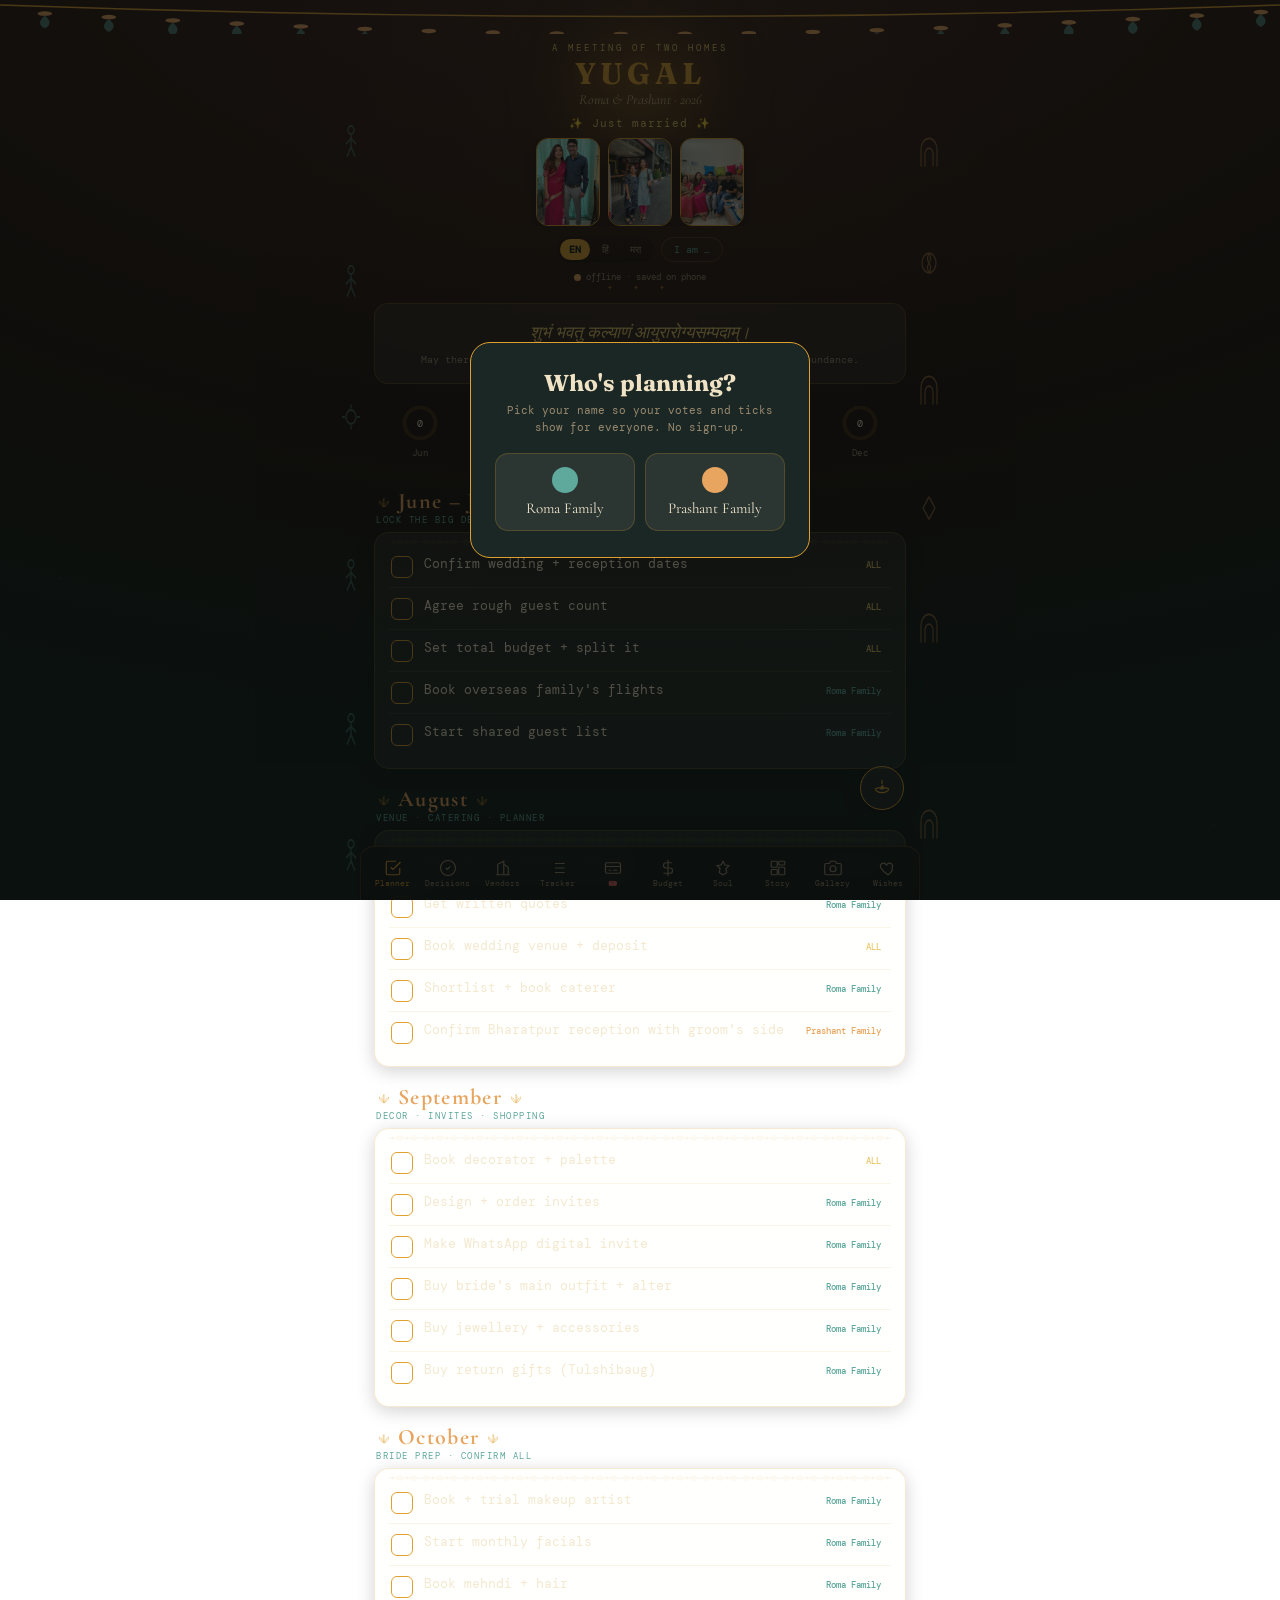
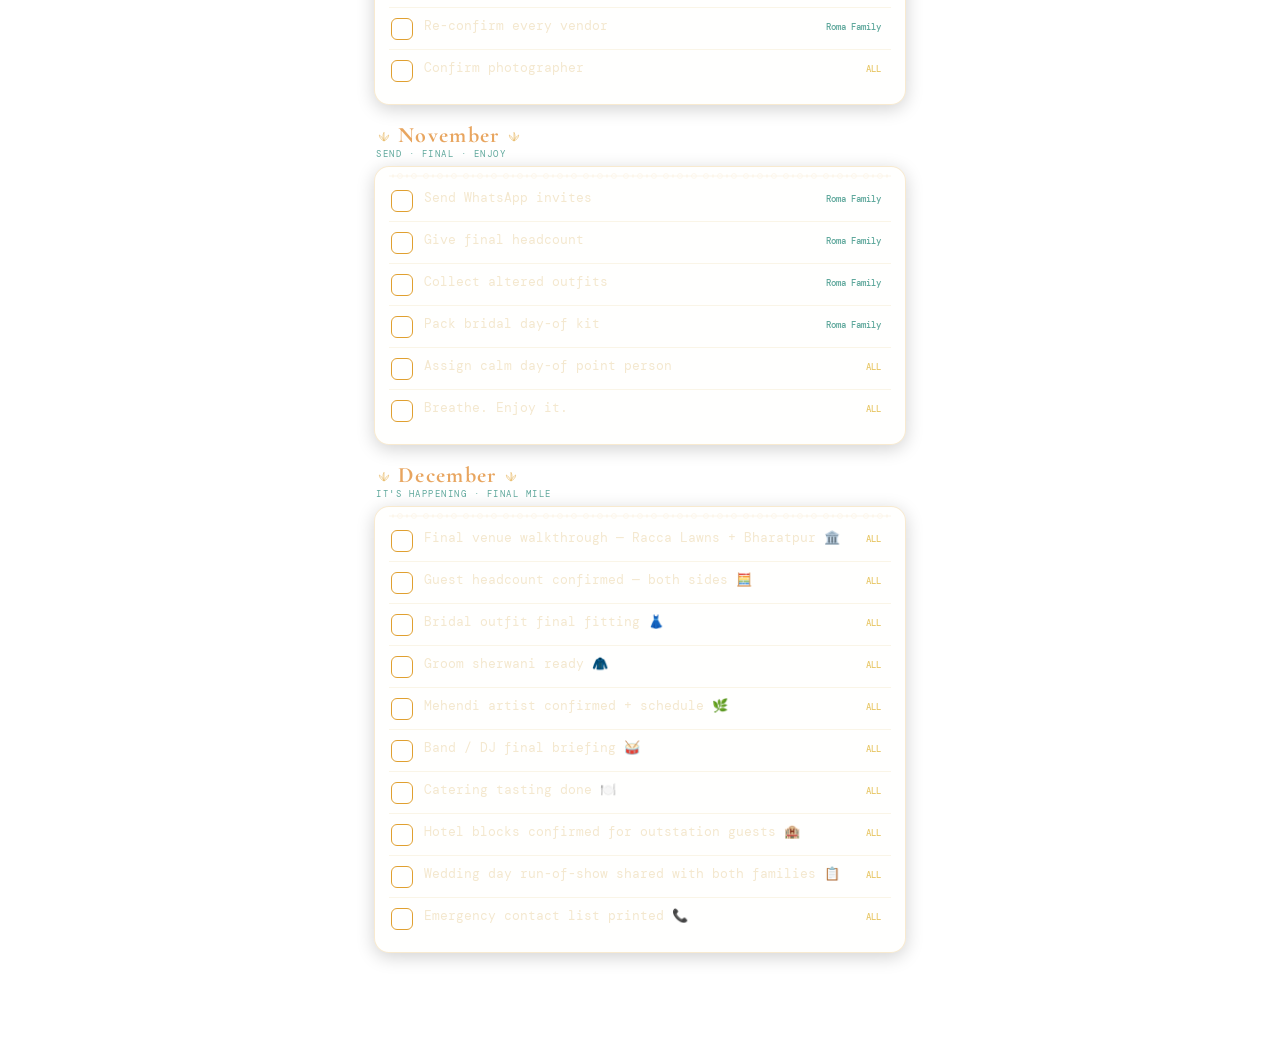
==== index.html @ 9cd06316 "Add files via upload" ====
<!-- FILE: index.html -->
<!DOCTYPE html>
<html lang="en">
<head>
<meta charset="utf-8">
<meta name="viewport" content="width=device-width, initial-scale=1, maximum-scale=1, user-scalable=no, viewport-fit=cover">
<title>YUGAL · Roma &amp; Prashant · 2026</title>
<meta name="description" content="YUGAL — a trilingual wedding planner for Roma &amp; Prashant. Nashik &amp; Bharatpur, November 2026.">

<!-- ===== Open Graph / social meta ===== -->
<meta property="og:type" content="website">
<meta property="og:site_name" content="YUGAL">
<meta property="og:title" content="YUGAL · Roma &amp; Prashant · 2026">
<meta property="og:description" content="A trilingual wedding planner — checklist, RSVP, budget, vendors, family voting, wishes &amp; more. Nashik &amp; Bharatpur, November 2026.">
<meta property="og:image" content="./icons/icon-512.png">
<meta name="twitter:card" content="summary">
<meta name="twitter:title" content="YUGAL · Roma &amp; Prashant · 2026">
<meta name="twitter:description" content="A trilingual wedding planner for Roma &amp; Prashant — November 2026.">
<meta name="twitter:image" content="./icons/icon-512.png">

<!-- ===== PWA / installable meta ===== -->
<link rel="manifest" href="./manifest.json">
<meta name="theme-color" content="#1a0f0a">
<meta name="mobile-web-app-capable" content="yes">
<meta name="apple-mobile-web-app-capable" content="yes">
<meta name="apple-mobile-web-app-status-bar-style" content="black-translucent">
<meta name="apple-mobile-web-app-title" content="YUGAL">
<link rel="apple-touch-icon" href="./icons/icon-192.png">
<link rel="icon" type="image/png" sizes="192x192" href="./icons/icon-192.png">

<!-- ===== fonts (Google Fonts CDN — display+editorial+mono+devanagari) ===== -->
<link rel="preconnect" href="https://fonts.googleapis.com">
<link rel="preconnect" href="https://fonts.gstatic.com" crossorigin>
<link href="https://fonts.googleapis.com/css2?family=Cormorant+Garamond:ital,wght@0,500;0,600;0,700;1,600&family=DM+Mono:wght@400;500&family=Fraunces:opsz,wght@9..144,500;9..144,600;9..144,700&family=Noto+Serif+Devanagari:wght@400;600;700&family=Noto+Sans+Devanagari:wght@400;500;600&display=swap" rel="stylesheet">

<!-- ===== styles ===== -->
<link rel="stylesheet" href="./css/styles.css">

<!-- ===== Supabase JS v2 (CDN). If this fails to load the app still
        works fully offline via localStorage. ===== -->
<script src="https://cdn.jsdelivr.net/npm/@supabase/supabase-js@2"></script>
</head>
<body class="lang-en">

<!-- ===== entrance overlay (mandala + YUGAL wordmark, fades after 2.2s) ===== -->
<div id="entranceOverlay">
  <div id="entranceMandala"></div>
  <div id="entranceWord">YUGAL</div>
  <div id="entranceSub">Roma · Prashant · 2026</div>
</div>

<div class="petal-layer" id="petalLayer"></div>
<div class="frameL" id="frameL"></div>
<div class="frameR" id="frameR"></div>
<header>
  <div class="toran" id="toran"></div>
  <div class="diya-glow"></div>
  <div class="kicker" data-t="kicker">A MEETING OF TWO HOMES</div>
  <h1 class="disp">YUGAL</h1>
  <div class="sub">Roma &amp; Prashant · 2026</div>
  <div class="countdown" id="countdown"></div>
  <div class="header-reel" id="headerReel"></div>
  <div class="controls">
    <div class="lang-switch">
      <button data-l="en" class="on" onclick="setLang('en')">EN</button>
      <button data-l="hi" onclick="setLang('hi')">हिं</button>
      <button data-l="mr" onclick="setLang('mr')">मरा</button>
    </div>
    <button class="whoBtn" id="whoBtn" onclick="openWho()" data-t="iam">I am …</button>
  </div>
  <div class="sync"><span class="dot" id="syncDot"></span><span id="syncTxt">…</span></div>
</header>
<main>
  <div id="cfgBanner" class="banner" style="display:none;"></div>
  <section class="panel active" id="planner">
    <!-- today's blessing card (populated by audio.js / blessing script) -->
    <div class="blessing-card" id="blessingCard">
      <div class="blessing-text serif" id="blessingText"></div>
      <div class="blessing-translation" id="blessingTranslation"></div>
    </div>
    <div id="progressStrip"></div><div id="plannerBody"></div>
  </section>
  <section class="panel" id="decisions"></section>
  <section class="panel" id="vendors"></section>
  <section class="panel" id="tracker">
    <div class="addrow"><input id="newTodo" maxlength="120"><button onclick="addTodo()">+</button></div>
    <div id="todoList"></div>
  </section>
  <section class="panel" id="rsvp">
    <div class="rsvp-summary" id="rsvpSummary"></div>
    <div class="rsvp-add">
      <input id="rsvpName" placeholder="Guest name…" />
      <button onclick="addGuest()">＋</button>
    </div>
    <div id="rsvpList"></div>
  </section>
  <section class="panel" id="budget">
    <div class="addrow"><input id="bCat" maxlength="40" style="flex:2;"><input id="bAmt" maxlength="12" inputmode="numeric" style="flex:1.3;"><button onclick="addBudget()">+</button></div>
    <div class="card"><div id="budgetList"></div><div class="budget-total"><span data-t="totalPlanned">Total planned</span><span id="bTotal">₹0</span></div></div>
  </section>
  <section class="panel" id="soul"></section>
  <section class="panel" id="story"></section>
  <!-- gallery panel — built/managed entirely by js/gallery.js -->
  <section class="panel" id="panel-gallery"></section>
  <section class="panel" id="wishes">
    <div class="addrow"><input id="newWish" maxlength="160"><button onclick="addWish()">+</button></div>
    <div id="wishList"></div>
  </section>
</main>
<nav id="navBar">
  <button data-tab="planner" class="active" onclick="show('planner',this)"><svg viewBox="0 0 24 24" fill="none" stroke-width="1.6"><path d="M9 11l3 3L22 4"/><path d="M21 12v7a2 2 0 0 1-2 2H5a2 2 0 0 1-2-2V5a2 2 0 0 1 2-2h11"/></svg><span data-t="t_planner">Planner</span></button>
  <button data-tab="decisions" onclick="show('decisions',this)"><svg viewBox="0 0 24 24" fill="none" stroke-width="1.6"><circle cx="12" cy="12" r="10"/><path d="M9 12l2 2 4-4"/></svg><span data-t="t_decisions">Decisions</span></button>
  <button data-tab="vendors" onclick="show('vendors',this)"><svg viewBox="0 0 24 24" fill="none" stroke-width="1.6"><path d="M3 21h18M5 21V7l8-4v18M19 21V11l-6-4"/></svg><span data-t="t_vendors">Vendors</span></button>
  <button data-tab="tracker" onclick="show('tracker',this)"><svg viewBox="0 0 24 24" fill="none" stroke-width="1.6"><path d="M8 6h13M8 12h13M8 18h13M3 6h.01M3 12h.01M3 18h.01"/></svg><span data-t="t_tracker">Tracker</span></button>
  <button data-tab="rsvp" onclick="show('rsvp',this)"><svg viewBox="0 0 24 24" fill="none" stroke-width="1.6" stroke-linecap="round" stroke-linejoin="round"><rect x="2" y="5" width="20" height="14" rx="2"/><path d="M2 10h20M7 15h2M13 15h4"/></svg><span>🎟️</span></button>
  <button data-tab="budget" onclick="show('budget',this)"><svg viewBox="0 0 24 24" fill="none" stroke-width="1.6"><path d="M12 1v22M17 5H9.5a3.5 3.5 0 0 0 0 7h5a3.5 3.5 0 0 1 0 7H6"/></svg><span data-t="t_budget">Budget</span></button>
  <button data-tab="soul" onclick="show('soul',this)"><svg viewBox="0 0 24 24" fill="none" stroke-width="1.6"><path d="M12 3l2.5 5 5.5.8-4 3.9.9 5.5L12 21l-4.9-2.8.9-5.5-4-3.9 5.5-.8z"/></svg><span data-t="t_soul">Soul</span></button>
  <button data-tab="story" onclick="show('story',this)"><svg viewBox="0 0 24 24" fill="none" stroke-width="1.6"><rect x="3" y="3" width="8" height="8" rx="1"/><rect x="13" y="3" width="8" height="5" rx="1"/><rect x="13" y="11" width="8" height="10" rx="1"/><rect x="3" y="14" width="8" height="7" rx="1"/></svg><span>Story</span></button>
  <!-- Gallery nav button is injected here by js/gallery.js, before Wishes -->
  <button data-tab="wishes" onclick="show('wishes',this)"><svg viewBox="0 0 24 24" fill="none" stroke-width="1.6"><path d="M12 21s-7-4.5-9.5-9C1 9 2.5 5.5 6 5.5c2 0 3.2 1.2 4 2.5.8-1.3 2-2.5 4-2.5 3.5 0 5 3.5 3.5 6.5C19 16.5 12 21 12 21z"/></svg><span data-t="t_wishes">Wishes</span></button>
</nav>
<div class="modal" id="whoModal"><div class="mbox">
  <h3 class="disp" data-t="whoTitle">Who's planning?</h3>
  <p data-t="whoSub">Pick your name so your votes and ticks show for everyone. No sign-up.</p>
  <div class="who" id="whoGrid"></div>
</div></div>
<div class="lightbox hide" id="lightbox"><button class="lb-close" onclick="closeLB()">&#x2715;</button><img class="lb-img" id="lbImg" src="" alt=""><div class="lb-cap" id="lbCap"></div><div class="lb-nav"><button onclick="navLB(-1)">&#x2039;</button><button onclick="navLB(1)">&#x203a;</button></div></div>

<!-- ===== scripts — load order matters (no build step / no modules) =====
     1. lang.js       trilingual string maps + SYNC_TXT
     2. data.js       gallery PHOTOS (base64) data
     3. supabase.js   isolated cloud layer (+ graceful offline fallback)
     4. animations.js decorative builders + entrance + petals + effects
     5. audio.js      ambient music toggle, chime/whoosh SFX, daily blessing
     6. gallery.js    Gallery tab (illustrated scenes + photo upload)
     7. app.js        core logic + bootstrap (runs on DOMContentLoaded)
-->
<script src="./js/lang.js"></script>
<script src="./js/data.js"></script>
<script src="./js/supabase.js"></script>
<script src="./js/animations.js"></script>
<script src="./js/audio.js"></script>
<script src="./js/gallery.js"></script>
<script src="./js/app.js"></script>
</body>
</html>
---- css/styles.css ----
/* =============================================================
   styles.css — Roma & Prashant wedding planner
   Mobile-first. A desktop refinement block + the Soul/Story tab
   styles (previously missing, the section rendered unstyled) are
   appended at the very bottom under clearly marked headers.
   ============================================================= */

:root{
  --gold:#e0a030; --gold-soft:rgba(224,160,48,.22); --gold-bright:#e8c869;
  --ink:#f4e8cf; --rust:#e8a55f; --teal:#5fa89c; --muted:#9a8a70;
  --line:rgba(224,160,48,.22); --card:rgba(255,250,235,.07);
  --deep:#1a0f0a;
  --p-roma:#5fa89c; --p-pfam:#e8a55f; --p-all:#e8c869;
  --bg1:#0d1a18; /* dark base used for text on gold/teal chips (was undefined) */
}
*{box-sizing:border-box;-webkit-tap-highlight-color:transparent;}
html,body{margin:0;padding:0;}
body{ font-family:'DM Mono',monospace; color:var(--ink);
  background:
    radial-gradient(120% 90% at 50% -10%, #3a1f1a 0%, #2a160f 38%, #1a0f0a 66%, #0d1a16 100%);
  background-attachment:fixed; min-height:100vh; padding-bottom:80px; position:relative; overflow-x:hidden;}
@media (prefers-reduced-motion: reduce){ *{animation:none !important;} }

/* ambient marigold petals */
.petal-layer{ position:fixed; inset:0; pointer-events:none; z-index:0; overflow:hidden;}
.petal{ position:absolute; top:-16px; opacity:0; animation:fall linear infinite; --sway:0px;}
@keyframes fall{ 0%{transform:translateY(-16px) translateX(0) rotate(0);opacity:0;} 10%{opacity:.7;} 50%{transform:translateY(50vh) translateX(var(--sway)) rotate(170deg);} 90%{opacity:.55;} 100%{transform:translateY(102vh) translateX(calc(var(--sway) * -1)) rotate(340deg);opacity:0;} }

/* side culture frames */
.frameL,.frameR{ position:fixed; top:60px; bottom:0; width:22px; z-index:0; opacity:.5; pointer-events:none;}
.frameL{ left:0;} .frameR{ right:0;}
.frameL svg,.frameR svg{ width:100%; height:100%;}
.draw path,.draw line,.draw circle{ stroke-dasharray:240; stroke-dashoffset:240; animation:draw 2.4s ease forwards;}
@keyframes draw{ to{stroke-dashoffset:0;} }
main, header, nav{ position:relative; z-index:2;}
body.lang-hi, body.lang-mr{ font-family:'Noto Sans Devanagari',sans-serif;}
.serif{ font-family:'Cormorant Garamond',serif;} .disp{ font-family:'Fraunces',serif;}
body.lang-hi .serif,body.lang-mr .serif,body.lang-hi .disp,body.lang-mr .disp{ font-family:'Noto Serif Devanagari',serif;}
header{ text-align:center; padding:42px 16px 14px; position:relative;}
.toran{ position:absolute; top:0; left:0; right:0; height:34px; z-index:1; transform-origin:top center; animation:sway 4.5s ease-in-out infinite;}
@keyframes sway{ 0%,100%{transform:rotate(-.6deg);} 50%{transform:rotate(.6deg);} }
.toran svg{ width:100%; height:100%; display:block;}
.diya-glow{ position:absolute; top:30px; left:50%; transform:translateX(-50%); width:230px; height:120px; border-radius:50%;
  background:radial-gradient(circle,rgba(224,160,48,.4),transparent 70%); filter:blur(30px); z-index:0; animation:pulse 3.6s ease-in-out infinite;}
@keyframes pulse{ 0%,100%{opacity:.5;transform:translateX(-50%) scale(1);} 50%{opacity:.85;transform:translateX(-50%) scale(1.08);} }
header > *:not(.toran):not(.diya-glow){ position:relative; z-index:2;}
header::after{ content:"✦  ✦  ✦"; position:absolute; bottom:5px; left:0; right:0; font-size:7px; color:var(--gold); letter-spacing:8px; opacity:.5; z-index:2;}
.kicker{ font-size:9px; letter-spacing:3px; color:var(--gold-bright);}
h1{ font-family:'Fraunces',serif; font-weight:700; font-size:30px; margin:3px 0 1px; line-height:1.1; color:#f4e8cf; text-shadow:0 2px 12px rgba(224,160,48,.2);}
body.lang-hi h1,body.lang-mr h1{ font-family:'Noto Serif Devanagari',serif;}
h1 .amp{ color:var(--gold); font-style:italic;}
.sub{ font-family:'Cormorant Garamond',serif; font-style:italic; font-size:14px; color:#cBae7a;}
body.lang-hi .sub,body.lang-mr .sub{ font-family:'Noto Serif Devanagari',serif; font-style:normal;}
.countdown{ margin-top:8px; font-size:11px; color:var(--gold-bright); letter-spacing:1px;}
.countdown .cd-num{ font-family:'Fraunces',serif; font-size:19px; font-weight:700; color:var(--gold); vertical-align:-2px;}
.pstrip{ display:flex; justify-content:space-between; gap:4px; padding:6px 4px 12px; margin-bottom:4px; overflow-x:auto;}
.pring{ display:flex; flex-direction:column; align-items:center; gap:3px; flex:1; min-width:46px;}
.pring span{ font-size:9px; color:var(--muted); letter-spacing:.5px;}
.burst{ position:fixed; z-index:60; pointer-events:none; animation:burstUp 2.4s ease-out forwards;}
@keyframes burstUp{ 0%{transform:translateY(0) scale(.4);opacity:0;} 12%{opacity:1;transform:translateY(-40px) scale(1);} 100%{transform:translateY(60vh) rotate(360deg);opacity:0;} }
.celebrate-toast{ position:fixed; top:34%; left:50%; transform:translateX(-50%); z-index:70;
  background:linear-gradient(135deg,#5a2e1e,#1e3329); border:1px solid var(--gold); color:var(--gold-bright);
  font-family:'Cormorant Garamond',serif; font-size:19px; font-weight:700; padding:12px 22px; border-radius:14px;
  box-shadow:0 8px 30px rgba(0,0,0,.4); animation:toastPop 2.6s ease forwards; white-space:nowrap;}
body.lang-hi .celebrate-toast,body.lang-mr .celebrate-toast{ font-family:'Noto Serif Devanagari',serif;}
@keyframes toastPop{ 0%{opacity:0;transform:translateX(-50%) scale(.7);} 12%,80%{opacity:1;transform:translateX(-50%) scale(1);} 100%{opacity:0;transform:translateX(-50%) scale(.95);} }
.controls{ display:flex; gap:8px; justify-content:center; align-items:center; margin-top:10px; flex-wrap:wrap;}
.lang-switch{ display:inline-flex; gap:3px; background:rgba(0,0,0,.2); border-radius:14px; padding:3px;}
.lang-switch button{ background:none; border:none; color:var(--muted); font-family:inherit; font-size:10px; padding:4px 9px; border-radius:11px;}
.lang-switch button.on{ background:var(--gold); color:var(--bg1); font-weight:600;}
.whoBtn{ background:none; border:1px solid var(--line); color:var(--teal); border-radius:16px; padding:5px 12px; font-family:inherit; font-size:10px;}
.sync{ display:flex; align-items:center; justify-content:center; gap:5px; font-size:9px; color:var(--muted); margin-top:8px;}
.dot{ width:7px;height:7px;border-radius:50%; background:var(--gold);}
.dot.on{ background:var(--teal); box-shadow:0 0 0 3px rgba(95,168,156,.2);}
.dot.off{ background:var(--rust);}
main{ padding:6px 14px 20px; max-width:560px; margin:0 auto;}
.panel{ display:none;} .panel.active{ display:block;}
/* revealPanel() (animations.js) drives tab-switch motion now. */
.panel.panel-reveal{ animation:panelReveal .35s cubic-bezier(.2,.8,.3,1);}
@keyframes panelReveal{ 0%{opacity:0;transform:translateX(20px);} 100%{opacity:1;transform:none;} }
.month{ margin:17px 0 6px; padding-left:2px;}
.month h2{ font-family:'Cormorant Garamond',serif; color:var(--rust); font-size:22px; margin:0; font-weight:700;}
body.lang-hi .month h2,body.lang-mr .month h2{ font-family:'Noto Serif Devanagari',serif;}
.month .tag{ font-size:9px; color:var(--teal); letter-spacing:1.5px;}
.card{ background:var(--card); border:1px solid var(--line); border-radius:15px; padding:13px 14px; margin-bottom:11px; box-shadow:0 4px 18px rgba(0,0,0,.18);}
.item{ display:flex; align-items:flex-start; gap:11px; padding:9px 2px; border-bottom:1px solid rgba(212,168,67,.12);}
.item:last-child{ border-bottom:none;}
.item .box{ width:22px;height:22px;min-width:22px; border:1.8px solid var(--gold); border-radius:6px; margin-top:1px; display:flex;align-items:center;justify-content:center; transition:.15s;}
.item.done .box{ background:var(--teal); border-color:var(--teal);}
.item.done .box::after{ content:"✓"; color:#0d1a18; font-size:13px; font-weight:700;}
.item .txt{ flex:1; font-size:13px; line-height:1.4;}
.item.done .txt{ color:var(--muted); text-decoration:line-through;}
.owner{ font-size:9px; padding:2px 8px; border-radius:11px; white-space:nowrap; margin-top:2px; font-weight:500;}
.decision{ margin-bottom:20px;}
.decision .q{ font-family:'Cormorant Garamond',serif; font-size:19px; font-weight:600; margin-bottom:10px; color:#f0e2c4;}
body.lang-hi .decision .q,body.lang-mr .decision .q{ font-family:'Noto Serif Devanagari',serif;}
.opt{ border:1px solid var(--line); border-radius:13px; padding:11px 13px; margin-bottom:9px; background:var(--card);}
.opt .top{ display:flex; justify-content:space-between; align-items:center; gap:10px;}
.opt .label{ font-size:13px;}
.votebtn{ border:1px solid var(--teal); color:var(--teal); background:none; border-radius:18px; padding:6px 14px; font-family:inherit; font-size:10px; white-space:nowrap;}
.opt.voted .votebtn{ background:var(--teal); color:var(--bg1); font-weight:600;}
.bar{ height:7px; background:rgba(212,168,67,.15); border-radius:4px; margin-top:9px; overflow:hidden;}
.bar>i{ display:block; height:100%; background:linear-gradient(90deg,var(--teal),var(--gold)); width:0; transition:width .4s;}
.tally{ font-size:9px; color:var(--muted); margin-top:6px; display:flex; justify-content:space-between; gap:8px;}
.voters{ display:flex; gap:4px; flex-wrap:wrap; justify-content:flex-end;}
.vdot{ width:15px;height:15px;border-radius:50%; font-size:8px; display:inline-flex; align-items:center; justify-content:center; color:#0d1a18; font-weight:700;}
.vendor{ display:flex; align-items:center; gap:11px; padding:11px 2px; border-bottom:1px solid rgba(212,168,67,.12);}
.vendor:last-child{ border-bottom:none;}
.vavatar{ width:38px;height:38px;border-radius:50%; display:flex;align-items:center;justify-content:center; font-family:'Cormorant Garamond',serif; font-size:17px; font-weight:700; color:#0d1a18;}
.vinfo{ flex:1;} .vinfo .vn{ font-size:13px;} .vinfo .vr{ font-size:10px; color:var(--muted);}
.vstatus{ font-size:9px; padding:5px 10px; border-radius:12px; border:none; font-family:inherit;}
.s-wait{ background:rgba(212,168,67,.16); color:var(--gold);}
.s-replied{ background:rgba(95,168,156,.18); color:var(--teal);}
.s-booked{ background:var(--teal); color:var(--bg1); font-weight:600;}
.vnotes-wrap{ overflow:hidden; max-height:0; transition:max-height .3s ease; width:100%; padding:0 2px; box-sizing:border-box;}
.vnotes-wrap.open{ max-height:120px;}
.vnotes-area{ width:100%; box-sizing:border-box; background:rgba(0,0,0,.2); border:1px solid var(--line); border-radius:8px; padding:8px 10px; font-family:inherit; font-size:11px; color:var(--ink); resize:none; height:72px; margin-top:7px;}
.vnotes-area::placeholder{ color:var(--muted);}
.vnotes-count{ font-size:9px; color:var(--muted); text-align:right; margin-top:2px;}
.vnote-preview{ font-size:10px; color:var(--muted); font-style:italic; margin-top:2px;}
.vnote-btn{ background:none; border:none; cursor:pointer; font-size:13px; padding:0 2px; line-height:1; opacity:.6;}
.vnote-btn:hover{ opacity:1;}
.addrow{ display:flex; gap:8px; margin-bottom:12px;}
.addrow input{ flex:1; border:1px solid var(--line); border-radius:11px; padding:11px; font-family:inherit; font-size:13px; background:rgba(0,0,0,.2); color:var(--ink);}
.addrow input::placeholder{ color:var(--muted);}
.addrow input:focus{ outline:none; border-color:var(--teal);}
.addrow button{ background:var(--teal); color:var(--bg1); border:none; border-radius:11px; padding:0 16px; font-size:18px; font-weight:700;}
.brow{ display:flex; align-items:center; gap:10px; padding:10px 2px; border-bottom:1px solid rgba(212,168,67,.12);}
.brow .bcat{ flex:1; font-size:13px;} .brow .bamt{ font-size:12px; color:var(--gold);}
.budget-total{ display:flex; justify-content:space-between; font-family:'Cormorant Garamond',serif; font-size:20px; font-weight:700; padding:13px 4px 2px; color:var(--rust);}
body.lang-hi .budget-total,body.lang-mr .budget-total{ font-family:'Noto Serif Devanagari',serif;}
.empty{ text-align:center; color:var(--muted); font-style:italic; font-family:'Cormorant Garamond',serif; padding:24px; font-size:15px;}
.banner{ background:rgba(217,140,95,.1); border:1px solid rgba(217,140,95,.4); color:#e8b89a; border-radius:12px; padding:11px 13px; font-size:11px; line-height:1.5; margin:10px 0;}
nav{ position:fixed; bottom:0; left:0; right:0; background:rgba(13,18,16,.82); backdrop-filter:blur(12px); border-top:1px solid var(--line); display:flex; justify-content:space-around; padding:8px 4px calc(8px + env(safe-area-inset-bottom)); z-index:50;}
nav button{ background:none;border:none; display:flex; flex-direction:column; align-items:center; gap:2px; color:var(--muted); font-family:inherit; font-size:7.5px; padding:4px 2px; flex:1;}
nav button.active{ color:var(--gold);}
nav button svg{ width:18px;height:18px; stroke:currentColor;}
/* venn / family split */
.venn{ display:flex; align-items:center; justify-content:center; gap:0; margin:6px 0 10px;}
.venn .vc,.venn .vshared{ text-align:center; border-radius:50%; width:96px; height:96px; display:flex; flex-direction:column; align-items:center; justify-content:center;}
.venn .vc{ background:color-mix(in srgb, var(--c) 20%, transparent); border:1.5px solid var(--c);}
.venn .vc:first-child{ margin-right:-22px;} .venn .vc:last-child{ margin-left:-22px;}
.venn .vshared{ background:rgba(224,160,48,.16); border:1.5px solid var(--gold); width:80px; height:80px; z-index:2;}
.venn .vcount{ font-family:'Fraunces',serif; font-size:22px; font-weight:700; color:var(--ink);}
.venn .vlab{ font-size:8px; color:var(--muted); padding:0 4px; line-height:1.2;}
.tree-hint{ text-align:center; font-size:9px; color:var(--muted); letter-spacing:1px; margin-bottom:8px;}
/* wishes */
.wish{ background:var(--card); border-radius:12px; padding:11px 13px; margin-bottom:9px;}
.wtext{ font-family:'Cormorant Garamond',serif; font-size:15px; font-style:italic; color:var(--ink); line-height:1.4;}
body.lang-hi .wtext,body.lang-mr .wtext{ font-family:'Noto Serif Devanagari',serif; font-style:normal;}
.wby{ font-size:10px; margin-top:5px; text-align:right;}
.wreact-row{display:flex;gap:6px;justify-content:flex-end;margin-top:8px;}
.wreact-pill{display:inline-flex;align-items:center;gap:4px;height:28px;padding:0 10px;border-radius:14px;border:1px solid rgba(212,168,67,.25);background:none;font-family:inherit;font-size:12px;color:var(--muted);cursor:pointer;line-height:1;}
.wreact-pill.active{background:rgba(224,160,48,.22);border-color:var(--gold);color:var(--gold-bright);}
.wreact-pill .rcount{font-size:10px;}
/* ===== RSVP ===== */
.rsvp-summary{display:flex;gap:6px;flex-wrap:wrap;padding:11px 12px;background:var(--card);border:1px solid var(--line);border-radius:14px;margin-bottom:14px;}
.rsvp-stat{flex:1;min-width:60px;text-align:center;font-size:10px;color:var(--muted);}
.rsvp-stat .rs-num{font-family:'Fraunces',serif;font-size:22px;font-weight:700;display:block;}
.rsvp-stat.st-confirmed .rs-num{color:var(--teal);}
.rsvp-stat.st-pending .rs-num{color:var(--gold);}
.rsvp-stat.st-declined .rs-num{color:var(--muted);}
.rsvp-stat.st-total .rs-num{color:var(--ink);}
.rsvp-add{display:flex;gap:8px;margin-bottom:12px;}
.rsvp-add input{flex:1;border:1px solid var(--line);border-radius:11px;padding:11px;font-family:inherit;font-size:14px;background:rgba(0,0,0,.2);color:var(--ink);}
.rsvp-add input::placeholder{color:var(--muted);}
.rsvp-add input:focus{outline:none;border-color:var(--teal);}
.rsvp-add button{background:var(--teal);color:#0d1a18;border:none;border-radius:11px;padding:0 18px;font-size:20px;font-weight:700;min-width:52px;}
.rsvp-card{background:var(--card);border:1px solid var(--line);border-radius:14px;margin-bottom:10px;overflow:hidden;}
.rsvp-card-head{display:flex;align-items:center;gap:10px;padding:12px 14px;cursor:pointer;}
.rsvp-card-head .rc-name{flex:1;font-family:'Cormorant Garamond',serif;font-size:18px;font-weight:700;color:var(--ink);}
body.lang-hi .rsvp-card-head .rc-name,body.lang-mr .rsvp-card-head .rc-name{font-family:'Noto Serif Devanagari',serif;}
.rc-status{font-size:10px;padding:5px 11px;border-radius:12px;border:none;cursor:pointer;font-family:inherit;}
.rc-status.st-pending{background:rgba(224,160,48,.18);color:var(--gold);}
.rc-status.st-confirmed{background:rgba(95,168,156,.2);color:var(--teal);}
.rc-status.st-declined{background:rgba(154,138,112,.18);color:var(--muted);}
.rsvp-card-body{padding:0 14px 13px;display:none;}
.rsvp-card.open .rsvp-card-body{display:block;}
.rc-pills{display:flex;gap:6px;flex-wrap:wrap;margin-bottom:10px;}
.rc-pill{border:1px solid var(--line);border-radius:18px;padding:6px 13px;font-size:11px;color:var(--muted);background:none;cursor:pointer;}
.rc-pill.on{border-color:var(--gold);color:var(--gold-bright);background:rgba(224,160,48,.12);}
.rc-fam{display:flex;gap:7px;align-items:center;flex-wrap:wrap;}
.rc-fam button{border-radius:18px;padding:5px 13px;font-size:10px;border:1.5px solid var(--line);background:none;color:var(--muted);cursor:pointer;}
.rc-fam button.on-roma{border-color:var(--p-roma);color:var(--p-roma);background:rgba(95,168,156,.12);}
.rc-fam button.on-prashant{border-color:var(--p-pfam);color:var(--p-pfam);background:rgba(232,165,95,.12);}
.rc-del{background:none;border:none;color:var(--muted);font-size:18px;cursor:pointer;padding:0 4px;opacity:.5;}
.rc-del:hover{opacity:1;}
/* soul */
.soul-intro{ text-align:center; padding:18px 6px;}
.soul-em{ font-size:26px; color:var(--gold); margin-bottom:4px;}
.soul-intro h2{ font-size:25px; color:var(--gold-bright); margin:0 0 12px;}
.soul-intro p{ font-size:12px; line-height:1.6; color:var(--ink); margin:0 auto 12px; max-width:340px;}
.soul-wait{ color:var(--rust)!important;}
.soul-note{ font-size:10.5px!important; color:var(--muted)!important; font-style:italic;}
.soul-section{ background:var(--card); border:1px solid var(--line); border-radius:14px; padding:14px 16px; margin-bottom:12px;}
.soul-section h3{ font-family:'Cormorant Garamond',serif; color:var(--gold); font-size:18px; margin:0 0 4px;}
body.lang-hi .soul-section h3,body.lang-mr .soul-section h3{ font-family:'Noto Serif Devanagari',serif;}
.soul-section .sys{ font-size:8px; letter-spacing:1.5px; color:var(--teal); margin-bottom:6px;}
.soul-section p{ font-size:12px; line-height:1.55; margin:0 0 8px;}
.soul-section .use{ background:rgba(95,168,156,.1); border-left:2px solid var(--teal); padding:7px 10px; border-radius:6px; font-size:11px; color:#bfe0d8;}
.modal{ position:fixed; inset:0; background:rgba(10,14,12,.7); display:flex; align-items:center; justify-content:center; z-index:100; padding:24px;}
.modal.hide{ display:none;}
.mbox{ background:#1b2724; border-radius:20px; padding:26px 24px; max-width:340px; width:100%; text-align:center; border:1px solid var(--gold);}
.mbox h3{ font-family:'Fraunces',serif; font-size:23px; margin:0 0 5px; color:#f0e2c4;}
body.lang-hi .mbox h3,body.lang-mr .mbox h3{ font-family:'Noto Serif Devanagari',serif;}
.mbox p{ font-size:11px; color:var(--muted); margin:0 0 18px; line-height:1.5;}
.who{ display:grid; grid-template-columns:1fr 1fr; gap:10px;}
.who button{ border:1px solid var(--line); background:var(--card); border-radius:13px; padding:13px 8px; font-family:'Cormorant Garamond',serif; font-size:15px; color:var(--ink); display:flex; flex-direction:column; align-items:center; gap:6px;}
body.lang-hi .who button,body.lang-mr .who button{ font-family:'Noto Serif Devanagari',serif;}
.who button .swatch{ width:26px;height:26px;border-radius:50%;}

.header-reel{display:flex;gap:8px;justify-content:center;margin:8px 0 2px;padding:0 16px;overflow-x:auto;scrollbar-width:none;}
.header-reel::-webkit-scrollbar{display:none;}
.reel-frame{flex-shrink:0;width:64px;height:88px;border-radius:12px;overflow:hidden;border:1.5px solid var(--gold);box-shadow:0 3px 12px rgba(0,0,0,.4);cursor:pointer;animation:reelPulse 4s ease-in-out infinite;}
.reel-frame:nth-child(2){animation-delay:1.3s;}.reel-frame:nth-child(3){animation-delay:2.6s;}
@keyframes reelPulse{0%,100%{box-shadow:0 3px 12px rgba(0,0,0,.4);}50%{box-shadow:0 0 14px 3px rgba(224,160,48,.35);}}
.reel-frame img{width:100%;height:100%;object-fit:cover;display:block;}
.chakra-spin{animation:cSpin 22s linear infinite;}@keyframes cSpin{to{transform:rotate(360deg);}}
.soul-om{font-family:'Noto Serif Devanagari',serif;font-size:36px;color:var(--gold);text-align:center;margin:0 0 4px;text-shadow:0 0 20px rgba(224,160,48,.4);}
.soul-shloka{font-family:'Noto Serif Devanagari',serif;font-size:13px;color:var(--gold-bright);text-align:center;line-height:1.9;margin:0 0 4px;}
.soul-shloka-tr{font-family:'Cormorant Garamond',serif;font-style:italic;font-size:11px;color:var(--muted);text-align:center;margin:0 0 12px;}
.rashi-row{display:grid;grid-template-columns:1fr 1fr;gap:10px;margin:12px 0;}
.rashi-tile{background:var(--card);border:1px solid var(--line);border-radius:13px;padding:12px;text-align:center;}
.rashi-sym{font-size:30px;margin-bottom:4px;}.rashi-devname{font-family:'Noto Serif Devanagari',serif;font-size:14px;color:var(--gold);margin-bottom:2px;}.rashi-sub{font-size:9px;color:var(--muted);}
.naksh-row{display:flex;gap:8px;flex-wrap:wrap;justify-content:center;margin:10px 0;}
.naksh-pill{display:inline-flex;align-items:center;gap:5px;background:rgba(232,165,95,.1);border:1px solid var(--rust);color:var(--rust);border-radius:20px;font-size:10px;padding:4px 12px;}
.hd-block{background:linear-gradient(135deg,rgba(95,168,156,.1),rgba(224,160,48,.08));border:1px solid var(--teal);border-radius:14px;padding:14px 16px;margin:12px 0;}
.hd-row2{display:flex;align-items:flex-start;gap:10px;padding:8px 0;border-bottom:1px solid rgba(212,168,67,.1);}.hd-row2:last-child{border-bottom:none;}
.hd-ico{width:30px;height:30px;border-radius:50%;background:rgba(95,168,156,.15);display:flex;align-items:center;justify-content:center;font-size:14px;flex-shrink:0;margin-top:2px;}
.hd-sys{font-size:8px;letter-spacing:1.5px;color:var(--teal);margin-bottom:2px;}.hd-val{font-family:'Cormorant Garamond',serif;font-size:15px;font-weight:700;color:var(--gold-bright);margin-bottom:3px;}.hd-desc{font-size:10px;color:var(--muted);line-height:1.45;}
.puja-border{border:1px solid rgba(224,160,48,.3);border-radius:14px;background:linear-gradient(135deg,rgba(58,31,26,.7),rgba(30,51,41,.7));padding:14px 16px;margin:12px 0;position:relative;}
.puja-border::before{content:'❋';position:absolute;color:var(--gold);opacity:.3;font-size:16px;top:6px;left:10px;}
.puja-border::after{content:'❋';position:absolute;color:var(--gold);opacity:.3;font-size:16px;top:6px;right:10px;}
.puja-title{font-family:'Noto Serif Devanagari',serif;font-size:14px;color:var(--gold);text-align:center;letter-spacing:1px;margin-bottom:8px;}
.story-rule{height:1px;background:linear-gradient(90deg,transparent,var(--gold),transparent);margin:10px 0;}
.story-tag-dev{font-family:'Noto Serif Devanagari',serif;font-size:12px;color:var(--gold);letter-spacing:2px;display:inline-block;border:1px solid rgba(224,160,48,.3);border-radius:20px;padding:3px 14px;margin-bottom:6px;}
.story-h2{font-family:'Fraunces',serif;font-size:26px;color:var(--ink);margin:0 0 4px;}body.lang-hi .story-h2,body.lang-mr .story-h2{font-family:'Noto Serif Devanagari',serif;}
.sdivider{display:flex;align-items:center;gap:8px;margin:14px 0 10px;}.sdivider::before,.sdivider::after{content:'';flex:1;height:1px;background:linear-gradient(90deg,transparent,var(--line));}.sdivider span{font-size:10px;color:var(--gold);opacity:.8;white-space:nowrap;}
.hscroll{display:flex;gap:10px;overflow-x:auto;padding:2px 0 8px;scroll-snap-type:x mandatory;scrollbar-width:none;}.hscroll::-webkit-scrollbar{display:none;}
.hs-item{flex-shrink:0;width:130px;border-radius:13px;overflow:hidden;border:1px solid var(--line);cursor:pointer;position:relative;background:rgba(0,0,0,.2);scroll-snap-align:start;}
.hs-item img{width:100%;height:170px;object-fit:cover;display:block;}
.hs-cap{position:absolute;bottom:0;left:0;right:0;background:linear-gradient(transparent,rgba(15,10,5,.85));padding:20px 8px 8px;font-family:'Cormorant Garamond',serif;font-size:11px;font-style:italic;color:var(--ink);line-height:1.3;}body.lang-hi .hs-cap,body.lang-mr .hs-cap{font-family:'Noto Serif Devanagari',serif;font-style:normal;font-size:10px;}
.sg2{display:grid;grid-template-columns:1fr 1fr;gap:10px;margin-bottom:10px;}
.sg-item{border-radius:13px;overflow:hidden;border:1px solid var(--line);cursor:pointer;position:relative;background:rgba(0,0,0,.2);}
.sg-item img{width:100%;height:165px;object-fit:cover;display:block;}
.sg-item.sg-wide{grid-column:1/-1;}.sg-item.sg-wide img{height:210px;}
.sg-cap{position:absolute;bottom:0;left:0;right:0;background:linear-gradient(transparent,rgba(15,10,5,.85));padding:18px 9px 8px;font-family:'Cormorant Garamond',serif;font-size:11px;font-style:italic;color:var(--ink);}body.lang-hi .sg-cap,body.lang-mr .sg-cap{font-family:'Noto Serif Devanagari',serif;font-style:normal;font-size:10px;}
.story-blessing{text-align:center;padding:14px;border:1px solid rgba(224,160,48,.25);border-radius:14px;margin:14px 0;background:rgba(224,160,48,.04);}
.story-blessing p{font-family:'Cormorant Garamond',serif;font-size:14px;font-style:italic;color:var(--ink);line-height:1.6;margin:0;}body.lang-hi .story-blessing p,body.lang-mr .story-blessing p{font-family:'Noto Serif Devanagari',serif;font-style:normal;}
.lightbox{position:fixed;inset:0;background:rgba(5,8,6,.94);z-index:200;display:flex;flex-direction:column;align-items:center;justify-content:center;padding:20px;}
.lightbox.hide{display:none;}.lb-img{max-width:100%;max-height:70vh;border-radius:12px;object-fit:contain;}
.lb-cap{font-family:'Cormorant Garamond',serif;font-style:italic;font-size:15px;color:var(--ink);margin-top:12px;text-align:center;opacity:.8;}
.lb-close{position:absolute;top:18px;right:20px;background:none;border:none;color:var(--ink);font-size:26px;cursor:pointer;opacity:.7;}
.lb-nav{display:flex;gap:20px;margin-top:14px;}.lb-nav button{background:rgba(224,160,48,.15);border:1px solid var(--line);color:var(--ink);border-radius:50%;width:40px;height:40px;font-size:18px;cursor:pointer;}


/* =============================================================
   SOUL TAB — classes referenced by renderSoul() in app.js that had
   NO definitions in the original file (section rendered unstyled).
   ============================================================= */
.soul-thread{ background:linear-gradient(135deg,rgba(224,160,48,.10),rgba(95,168,156,.06));
  border:1px solid var(--gold); border-radius:14px; padding:14px 16px; margin:12px 0; text-align:center;}
.soul-thread .st-icon{ font-size:26px; color:var(--gold); line-height:1; margin-bottom:6px;}
.soul-thread .st-title{ font-family:'Cormorant Garamond',serif; font-size:18px; font-weight:700;
  color:var(--gold-bright); margin-bottom:8px;}
body.lang-hi .soul-thread .st-title,body.lang-mr .soul-thread .st-title{ font-family:'Noto Serif Devanagari',serif;}
.soul-thread p{ font-size:12px; line-height:1.55; color:var(--ink); margin:0 0 10px;}
.soul-thread .st-live{ background:rgba(95,168,156,.10); border-left:2px solid var(--teal);
  padding:8px 11px; border-radius:6px; font-size:11px; color:#bfe0d8; text-align:left;}

.soul-cards{ display:grid; grid-template-columns:1fr; gap:10px; margin:12px 0;}
.soul-card{ background:var(--card); border:1px solid var(--line);
  border-left:3px solid var(--accent,var(--gold)); border-radius:13px; padding:13px 15px;}
.soul-card .sc-icon{ font-size:20px; line-height:1;}
.soul-card .sc-sys{ font-size:8px; letter-spacing:1.5px; color:var(--teal); margin:6px 0 2px;}
.soul-card .sc-title{ font-family:'Cormorant Garamond',serif; font-size:16px; font-weight:700;
  color:var(--accent,var(--gold)); margin-bottom:5px;}
body.lang-hi .soul-card .sc-title,body.lang-mr .soul-card .sc-title{ font-family:'Noto Serif Devanagari',serif;}
.soul-card .sc-body{ font-size:11.5px; line-height:1.5; color:var(--ink); margin-bottom:7px;}
.soul-card .sc-live{ font-size:10.5px; line-height:1.45; color:var(--muted); font-style:italic;}

.compat-bar-wrap{ margin:12px 0;}
.compat-label{ display:flex; justify-content:space-between; font-size:11px; color:var(--ink); margin-bottom:4px;}
.compat-bar{ height:7px; background:rgba(212,168,67,.15); border-radius:4px; overflow:hidden;}
.compat-bar>i{ display:block; height:100%; width:0;
  background:linear-gradient(90deg,var(--teal),var(--gold)); transition:width .5s;}

.soul-oneline{ text-align:center; padding:18px 14px; margin:14px 0;
  border:1px solid rgba(224,160,48,.3); border-radius:16px;
  background:linear-gradient(135deg,rgba(224,160,48,.06),rgba(95,168,156,.05));}
.soul-oneline .sol-em{ font-size:30px; line-height:1; margin-bottom:6px;}
.soul-oneline h3{ font-family:'Cormorant Garamond',serif; font-size:20px; font-weight:700;
  color:var(--gold-bright); margin:0 0 8px;}
body.lang-hi .soul-oneline h3,body.lang-mr .soul-oneline h3{ font-family:'Noto Serif Devanagari',serif;}
.soul-oneline p{ font-size:12px; line-height:1.6; color:var(--ink); margin:0 auto; max-width:360px;}
body.lang-hi .soul-oneline p,body.lang-mr .soul-oneline p{ font-family:'Noto Serif Devanagari',serif;}


/* =============================================================
   DESKTOP REFINEMENT — the layout is mobile-first (max-width:560px
   content column). On wide screens the fixed bottom nav previously
   stretched edge-to-edge while content stayed narrow, and the side
   culture frames floated far from the column. This block keeps the
   bottom nav aligned to the content column and lifts the body bottom
   padding only on touch-y small screens. No rule here overrides the
   mobile defaults below 760px.
   ============================================================= */
@media (min-width:760px){
  /* Keep the app a centred "phone" column on desktop. */
  nav{ left:50%; right:auto; transform:translateX(-50%);
       width:100%; max-width:560px; border-left:1px solid var(--line);
       border-right:1px solid var(--line); border-radius:14px 14px 0 0;}
  /* Pull the decorative side frames in toward the column edges. */
  .frameL{ left:calc(50% - 300px);} .frameR{ right:calc(50% - 300px);}
  /* The celebration toast is centred on the column, not the viewport. */
}
/* Very small phones: tighten header so the reel + controls fit. */
@media (max-width:360px){
  h1{ font-size:26px;}
  .reel-frame{ width:56px; height:78px;}
  nav button{ font-size:7px;}
}


/* =============================================================
   YUGAL — additions (entrance, fireflies, music, blessing,
   gallery, ripple, decorative SVG motifs). Appended; nothing
   above is removed.
   ============================================================= */

/* ---- global heading polish (Fraunces, generous tracking, gold) ---- */
h1,h2{ letter-spacing:.06em; }
header h1.disp{ font-family:'Fraunces',serif; color:var(--gold); letter-spacing:.14em; }
body.lang-hi header h1.disp,body.lang-mr header h1.disp{ font-family:'Noto Serif Devanagari',serif; letter-spacing:.04em; }

/* lotus/paisley motif flanking section month headings (decorative only) */
.month h2{ position:relative; display:inline-block; padding:0 22px; }
.month h2::before,.month h2::after{
  content:""; position:absolute; top:50%; width:16px; height:16px; transform:translateY(-50%);
  background-repeat:no-repeat; background-position:center; background-size:contain; opacity:.7; pointer-events:none;
  /* fine-line gold lotus */
  background-image:url("data:image/svg+xml;utf8,%3Csvg xmlns='http://www.w3.org/2000/svg' viewBox='0 0 24 24'%3E%3Cg fill='none' stroke='%23e0a030' stroke-width='1'%3E%3Cpath d='M12 21c-4-2-7-5-7-9 2 1 5 4 7 9z'/%3E%3Cpath d='M12 21c4-2 7-5 7-9-2 1-5 4-7 9z'/%3E%3Cpath d='M12 21c0-5 0-9 0-13 2 3 2 9 0 13z'/%3E%3C/g%3E%3C/svg%3E");
}
.month h2::before{ left:0; transform:translateY(-50%) scaleX(-1); }
.month h2::after{ right:0; }

/* fine-line rangoli border strip at the top of each .card */
.card{ position:relative; }
.card::before{
  content:""; position:absolute; left:14px; right:14px; top:5px; height:8px;
  background-repeat:repeat-x; background-position:center; background-size:40px 8px; opacity:.15; pointer-events:none;
  background-image:url("data:image/svg+xml;utf8,%3Csvg xmlns='http://www.w3.org/2000/svg' viewBox='0 0 40 8'%3E%3Cg fill='none' stroke='%23e0a030' stroke-width='0.6'%3E%3Cpath d='M0 4 H40'/%3E%3Ccircle cx='6' cy='4' r='2.4'/%3E%3Ccircle cx='20' cy='4' r='2.4'/%3E%3Ccircle cx='34' cy='4' r='2.4'/%3E%3Cpath d='M13 4 q0 -3 0 0 M13 4 q0 3 0 0 M27 4 q0 -3 0 0 M27 4 q0 3 0 0'/%3E%3C/g%3E%3C/svg%3E");
}

/* ---- 1/2. entrance overlay ---- */
#entranceOverlay{ position:fixed; inset:0; z-index:999; background:var(--deep);
  display:flex; flex-direction:column; align-items:center; justify-content:center;
  transition:opacity .6s ease; pointer-events:all; }
#entranceOverlay.hidden{ opacity:0; pointer-events:none; transform:translateY(-100%);
  transition:opacity .6s cubic-bezier(.4,0,.2,1), transform .6s cubic-bezier(.4,0,.2,1); }
#entranceMandala{ width:300px; max-width:72vw; animation:mandalaSpin 22s linear infinite, mandalaIn 1s ease both; }
#entranceMandala svg{ width:100%; height:auto; display:block; }
@keyframes mandalaSpin{ to{ transform:rotate(360deg); } }
@keyframes mandalaIn{ from{ opacity:0; transform:scale(.82) rotate(-12deg);} to{ opacity:1; } }
#entranceWord{ font-family:'Fraunces',serif; font-weight:700; letter-spacing:.34em;
  font-size:32px; color:var(--gold); margin-top:18px; opacity:0; animation:wordIn 1.1s ease .5s forwards; }
#entranceSub{ font-family:'Cormorant Garamond',serif; font-style:italic; font-size:14px;
  color:var(--gold-bright); letter-spacing:.12em; margin-top:4px; opacity:0; animation:wordIn 1.1s ease .8s forwards; }
@keyframes wordIn{ from{ opacity:0; transform:translateY(8px);} to{ opacity:1; transform:none;} }

/* ---- 3. firefly layer ---- */
#fireflyLayer{ position:fixed; inset:0; pointer-events:none; z-index:1; overflow:hidden; }
.firefly{ position:absolute; border-radius:50%; background:radial-gradient(circle,#ffe8a0,transparent 70%); }
@keyframes fireDrift{
  0%{ transform:translate(0,0); }
  25%{ transform:translate(var(--fx), calc(var(--fy) * -1)); }
  50%{ transform:translate(calc(var(--fx) * -1), var(--fy)); }
  75%{ transform:translate(var(--fy), var(--fx)); }
  100%{ transform:translate(0,0); }
}

/* ---- 4. checklist completion glow + rising petals ---- */
.check-glow{ animation:checkGlow .4s ease forwards; border-radius:8px; }
@keyframes checkGlow{
  0%{ box-shadow:0 0 0 0 rgba(224,160,48,0); }
  50%{ box-shadow:0 0 0 12px rgba(224,160,48,.3); }
  100%{ box-shadow:0 0 0 0 rgba(224,160,48,0); }
}
.item.done .box{ animation:checkPop .42s cubic-bezier(.2,1.5,.4,1); }
@keyframes checkPop{ 0%{ transform:scale(.4);} 60%{ transform:scale(1.18);} 100%{ transform:scale(1);} }
.check-petal{ position:fixed; z-index:80; pointer-events:none; animation:petalRise 1.2s ease-out forwards; }
@keyframes petalRise{ 0%{ transform:translateY(0) scale(.6); opacity:0;} 18%{ opacity:1;} 100%{ transform:translateY(-46px) scale(1) rotate(40deg); opacity:0;} }

/* ---- 6. parallax header bg layer ---- */
header{ background-image:radial-gradient(circle at 50% 0%, rgba(224,160,48,.05), transparent 60%); background-repeat:no-repeat; }

/* ---- 7. ripple ---- */
@keyframes ripple{ 0%{ transform:scale(0); opacity:.6;} 100%{ transform:scale(4); opacity:0;} }
.ripple-el{ position:absolute; border-radius:50%; background:rgba(224,160,48,.35);
  animation:ripple .5s ease-out forwards; pointer-events:none; z-index:1; }

/* ---- music toggle (#musicToggle) ---- */
#musicToggle{ position:fixed; bottom:90px; right:16px; z-index:55; width:44px; height:44px;
  border-radius:50%; border:1px solid var(--gold); background:var(--card); backdrop-filter:blur(8px);
  -webkit-backdrop-filter:blur(8px); cursor:pointer; display:flex; align-items:center; justify-content:center;
  box-shadow:0 4px 16px rgba(0,0,0,.35); transition:box-shadow .3s, transform .2s; }
#musicToggle:active{ transform:scale(.92); }
#musicToggle.playing{ box-shadow:0 0 0 0 rgba(224,160,48,.4); animation:musicPulse 2.4s ease-in-out infinite; }
@keyframes musicPulse{ 0%,100%{ box-shadow:0 0 0 0 rgba(224,160,48,.35);} 50%{ box-shadow:0 0 14px 3px rgba(224,160,48,.5);} }
#musicToggle.sfx-muted{ border-color:var(--muted); opacity:.85; }
#musicToggle svg{ display:block; }
.mt-tip{ position:absolute; bottom:54px; right:0; white-space:nowrap; font-family:'DM Mono',monospace;
  font-size:9px; color:var(--gold-bright); background:rgba(13,18,16,.92); border:1px solid var(--line);
  border-radius:9px; padding:4px 8px; opacity:0; transform:translateY(4px); pointer-events:none;
  transition:opacity .2s, transform .2s; }
.mt-tip.show{ opacity:1; transform:none; }

/* ---- today's blessing card ---- */
.blessing-card{ background:var(--card); border:1px solid var(--line); border-radius:14px;
  padding:16px; margin-bottom:12px; text-align:center; backdrop-filter:blur(8px); -webkit-backdrop-filter:blur(8px); }
.blessing-card:empty,.blessing-card:has(#blessingText:empty){ display:block; }
.blessing-text{ font-family:'Cormorant Garamond',serif; font-style:italic; font-size:17px;
  color:var(--gold-bright); line-height:1.5; }
body.lang-hi .blessing-text,body.lang-mr .blessing-text{ font-family:'Noto Serif Devanagari',serif; font-style:normal; }
.blessing-translation{ font-family:'DM Mono',monospace; font-size:10px; color:var(--muted); margin-top:6px; line-height:1.5; }

/* ---- gallery tab ---- */
.gallery-head{ text-align:center; margin:6px 0 12px; }
.gallery-title{ font-family:'Fraunces',serif; font-size:24px; color:var(--gold); letter-spacing:.1em; margin:0; }
body.lang-hi .gallery-title,body.lang-mr .gallery-title{ font-family:'Noto Serif Devanagari',serif; letter-spacing:.02em; }
.gallery-add{ display:flex; flex-direction:column; align-items:center; justify-content:center; gap:6px;
  background:var(--card); border:1px dashed var(--gold); border-radius:14px; padding:22px 14px;
  margin-bottom:14px; cursor:pointer; backdrop-filter:blur(8px); -webkit-backdrop-filter:blur(8px);
  transition:border-color .2s, background .2s; }
.gallery-add:active{ background:rgba(224,160,48,.1); }
.gallery-add .ga-plus{ font-family:'Fraunces',serif; font-size:30px; color:var(--gold); line-height:1; }
.gallery-add .ga-label{ font-size:11px; color:var(--gold-bright); letter-spacing:1px; }
.gallery-card{ position:relative; border-radius:14px; overflow:hidden; margin-bottom:12px;
  background:var(--card); border:1px solid var(--line); backdrop-filter:blur(8px); -webkit-backdrop-filter:blur(8px); }
.gallery-media{ width:100%; aspect-ratio:16/9; cursor:pointer; display:block; overflow:hidden; }
.gallery-media svg,.gallery-media img{ width:100%; height:100%; object-fit:cover; display:block; }
.gallery-caption{ padding:8px 12px; font-family:'DM Mono',monospace; font-size:11px; color:var(--ink);
  line-height:1.5; outline:none; min-height:18px; }
body.lang-hi .gallery-caption,body.lang-mr .gallery-caption{ font-family:'Noto Sans Devanagari',sans-serif; }
.gallery-caption:focus{ background:rgba(224,160,48,.07); }
.gallery-caption:empty::before{ content:attr(data-ph); color:var(--muted); font-style:italic; }
.gallery-by{ font-family:'DM Mono',monospace; font-size:9px; color:var(--muted); padding:0 12px 9px; letter-spacing:.5px; }
.gallery-del{ position:absolute; top:8px; right:8px; z-index:3; width:26px; height:26px; border-radius:50%;
  border:1px solid var(--line); background:rgba(13,18,16,.7); color:var(--ink); font-size:13px; line-height:1;
  cursor:pointer; opacity:.75; backdrop-filter:blur(4px); -webkit-backdrop-filter:blur(4px); }
.gallery-del:hover{ opacity:1; }

/* gallery nav tab button label inherits the existing nav button styling */
#galleryTabBtn .gal-tab-label{ display:block; }
body.lang-hi #galleryTabBtn .gal-tab-label,body.lang-mr #galleryTabBtn .gal-tab-label{ font-family:'Noto Sans Devanagari',sans-serif; }

/* keep decorative overlays under the install/modal layers on desktop column */
@media (min-width:760px){
  #musicToggle{ right:calc(50% - 280px + 16px); }
}
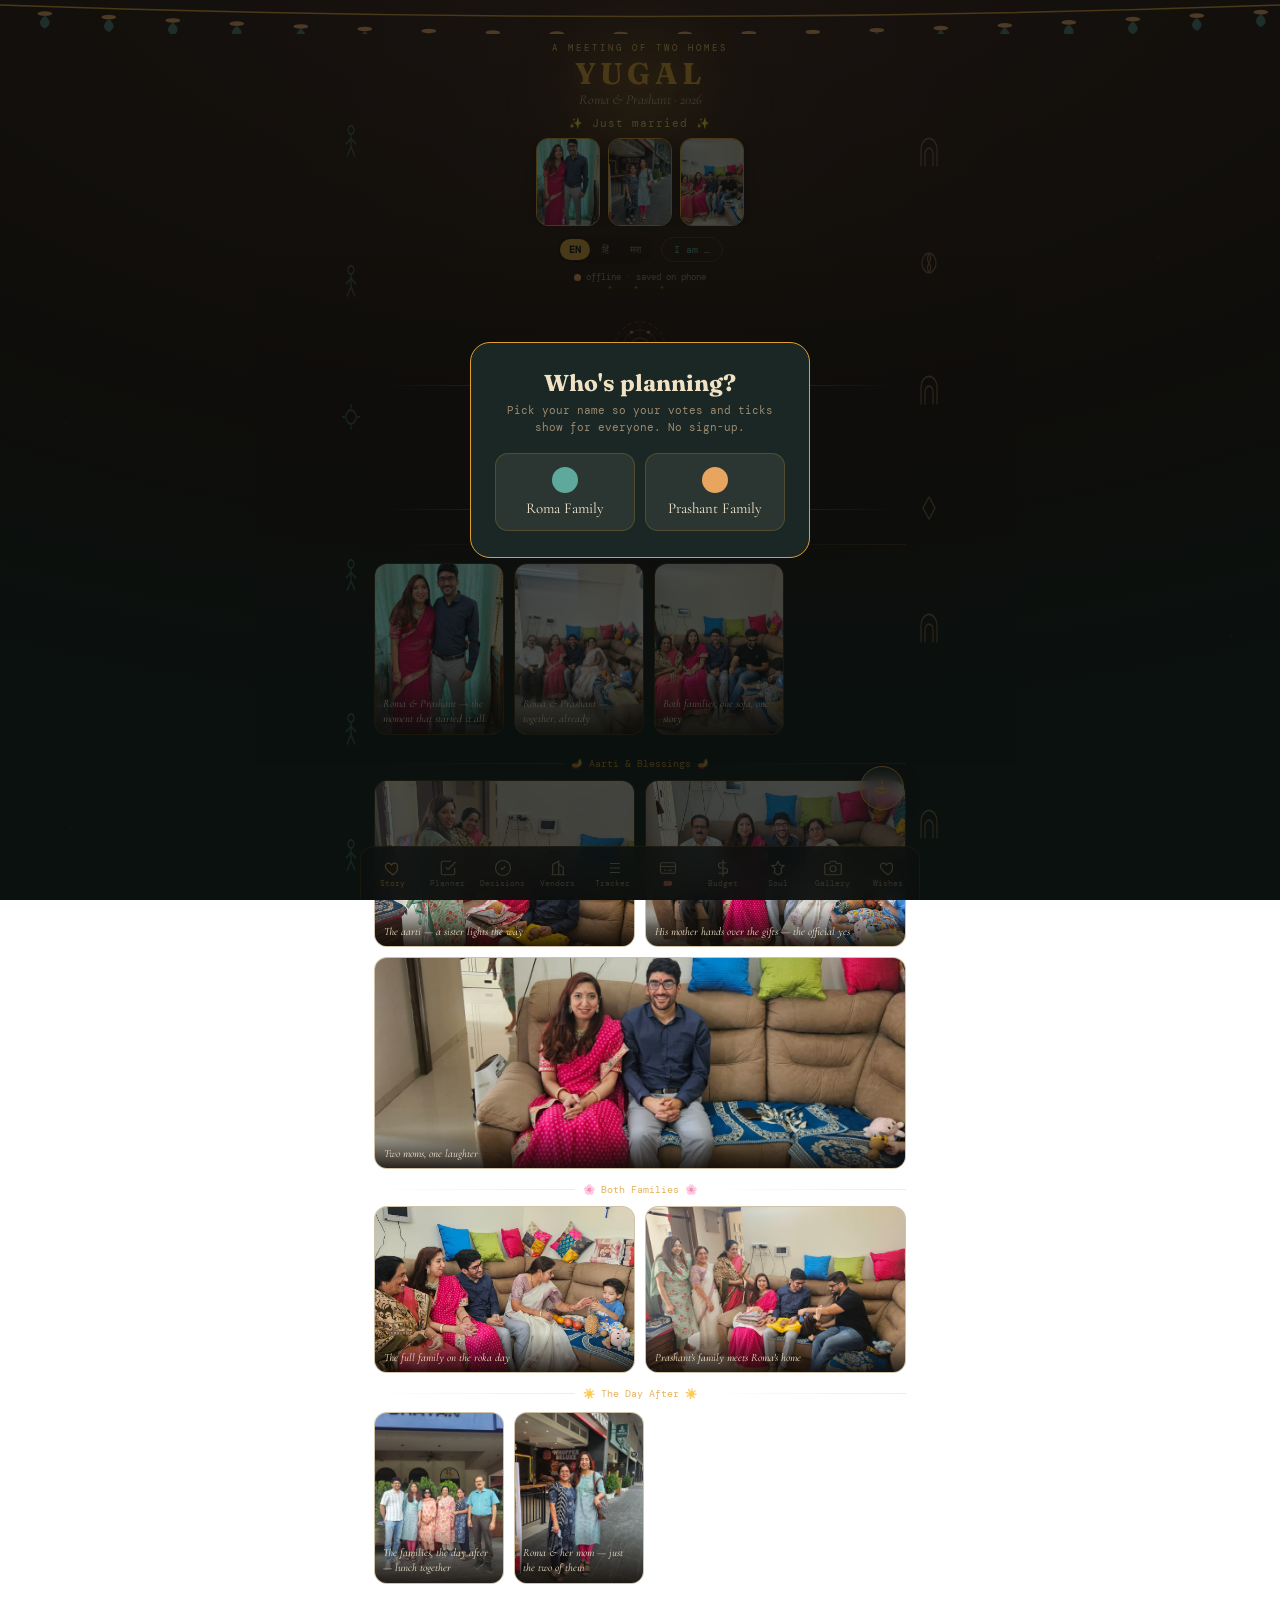
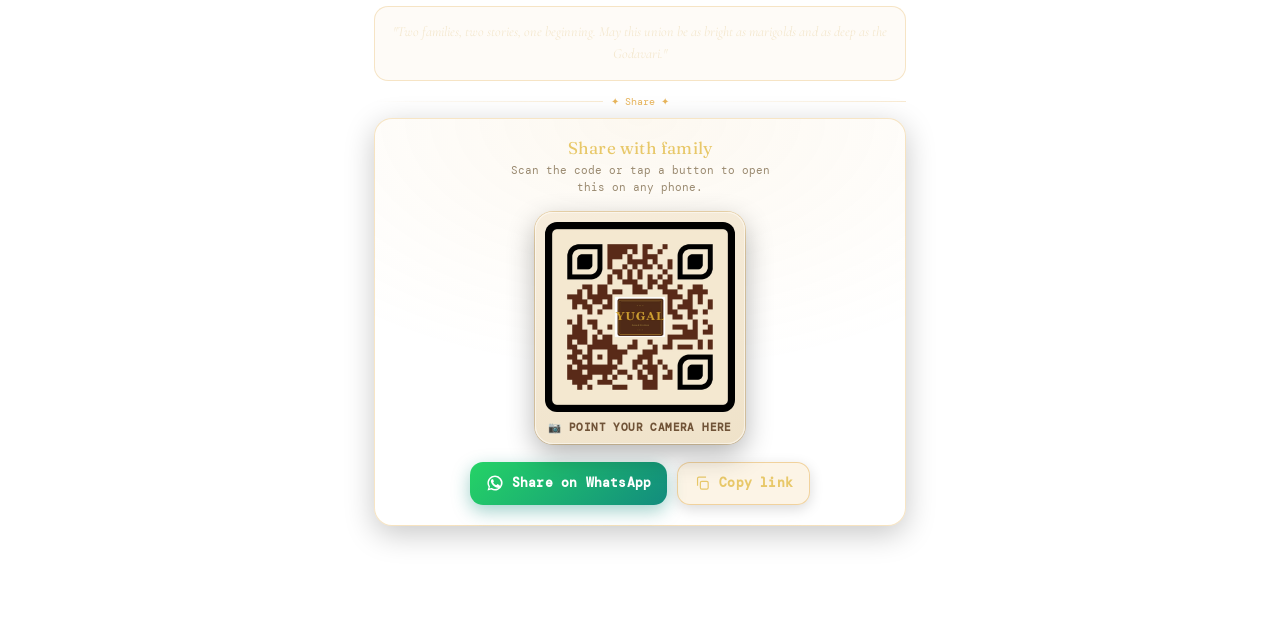
==== commit cec20b03: "Add files via upload" ====
--- a/index.html
+++ b/index.html
@@ -72,7 +72,7 @@
 </header>
 <main>
   <div id="cfgBanner" class="banner" style="display:none;"></div>
-  <section class="panel active" id="planner">
+  <section class="panel" id="planner">
     <!-- today's blessing card (populated by audio.js / blessing script) -->
     <div class="blessing-card" id="blessingCard">
       <div class="blessing-text serif" id="blessingText"></div>
@@ -99,7 +99,7 @@
     <div class="card"><div id="budgetList"></div><div class="budget-total"><span data-t="totalPlanned">Total planned</span><span id="bTotal">₹0</span></div></div>
   </section>
   <section class="panel" id="soul"></section>
-  <section class="panel" id="story"></section>
+  <section class="panel active" id="story"></section>
   <!-- gallery panel — built/managed entirely by js/gallery.js -->
   <section class="panel" id="panel-gallery"></section>
   <section class="panel" id="wishes">
@@ -108,14 +108,14 @@
   </section>
 </main>
 <nav id="navBar">
-  <button data-tab="planner" class="active" onclick="show('planner',this)"><svg viewBox="0 0 24 24" fill="none" stroke-width="1.6"><path d="M9 11l3 3L22 4"/><path d="M21 12v7a2 2 0 0 1-2 2H5a2 2 0 0 1-2-2V5a2 2 0 0 1 2-2h11"/></svg><span data-t="t_planner">Planner</span></button>
+  <button data-tab="story" class="active" onclick="show('story',this)"><svg viewBox="0 0 24 24" fill="none" stroke-width="1.6"><path d="M12 21s-7-4.5-9.5-9C1 9 2.5 5.5 6 5.5c2 0 3.2 1.2 4 2.5.8-1.3 2-2.5 4-2.5 3.5 0 5 3.5 3.5 6.5C19 16.5 12 21 12 21z"/></svg><span data-t="t_story">Story</span></button>
+  <button data-tab="planner" onclick="show('planner',this)"><svg viewBox="0 0 24 24" fill="none" stroke-width="1.6"><path d="M9 11l3 3L22 4"/><path d="M21 12v7a2 2 0 0 1-2 2H5a2 2 0 0 1-2-2V5a2 2 0 0 1 2-2h11"/></svg><span data-t="t_planner">Planner</span></button>
   <button data-tab="decisions" onclick="show('decisions',this)"><svg viewBox="0 0 24 24" fill="none" stroke-width="1.6"><circle cx="12" cy="12" r="10"/><path d="M9 12l2 2 4-4"/></svg><span data-t="t_decisions">Decisions</span></button>
   <button data-tab="vendors" onclick="show('vendors',this)"><svg viewBox="0 0 24 24" fill="none" stroke-width="1.6"><path d="M3 21h18M5 21V7l8-4v18M19 21V11l-6-4"/></svg><span data-t="t_vendors">Vendors</span></button>
   <button data-tab="tracker" onclick="show('tracker',this)"><svg viewBox="0 0 24 24" fill="none" stroke-width="1.6"><path d="M8 6h13M8 12h13M8 18h13M3 6h.01M3 12h.01M3 18h.01"/></svg><span data-t="t_tracker">Tracker</span></button>
   <button data-tab="rsvp" onclick="show('rsvp',this)"><svg viewBox="0 0 24 24" fill="none" stroke-width="1.6" stroke-linecap="round" stroke-linejoin="round"><rect x="2" y="5" width="20" height="14" rx="2"/><path d="M2 10h20M7 15h2M13 15h4"/></svg><span>🎟️</span></button>
   <button data-tab="budget" onclick="show('budget',this)"><svg viewBox="0 0 24 24" fill="none" stroke-width="1.6"><path d="M12 1v22M17 5H9.5a3.5 3.5 0 0 0 0 7h5a3.5 3.5 0 0 1 0 7H6"/></svg><span data-t="t_budget">Budget</span></button>
   <button data-tab="soul" onclick="show('soul',this)"><svg viewBox="0 0 24 24" fill="none" stroke-width="1.6"><path d="M12 3l2.5 5 5.5.8-4 3.9.9 5.5L12 21l-4.9-2.8.9-5.5-4-3.9 5.5-.8z"/></svg><span data-t="t_soul">Soul</span></button>
-  <button data-tab="story" onclick="show('story',this)"><svg viewBox="0 0 24 24" fill="none" stroke-width="1.6"><rect x="3" y="3" width="8" height="8" rx="1"/><rect x="13" y="3" width="8" height="5" rx="1"/><rect x="13" y="11" width="8" height="10" rx="1"/><rect x="3" y="14" width="8" height="7" rx="1"/></svg><span>Story</span></button>
   <!-- Gallery nav button is injected here by js/gallery.js, before Wishes -->
   <button data-tab="wishes" onclick="show('wishes',this)"><svg viewBox="0 0 24 24" fill="none" stroke-width="1.6"><path d="M12 21s-7-4.5-9.5-9C1 9 2.5 5.5 6 5.5c2 0 3.2 1.2 4 2.5.8-1.3 2-2.5 4-2.5 3.5 0 5 3.5 3.5 6.5C19 16.5 12 21 12 21z"/></svg><span data-t="t_wishes">Wishes</span></button>
 </nav>
--- a/css/styles.css
+++ b/css/styles.css
@@ -458,3 +458,62 @@
 @media (min-width:760px){
   #musicToggle{ right:calc(50% - 280px + 16px); }
 }
+
+/* ===================== SHARE CARD (Story tab) ===================== */
+.share-card{
+  text-align:center;
+  border:1px solid rgba(224,160,48,.28);
+  border-radius:18px;
+  padding:18px 16px 20px;
+  margin:8px 0 6px;
+  background:
+    radial-gradient(120% 90% at 50% 0%, rgba(224,160,48,.07), transparent 70%),
+    rgba(255,255,255,.015);
+  box-shadow:0 8px 30px rgba(0,0,0,.22), inset 0 1px 0 rgba(255,255,255,.03);
+}
+.share-title{
+  font-family:'Fraunces',serif; font-size:17px; color:var(--gold-bright);
+  letter-spacing:.2px; margin-bottom:4px;
+}
+body.lang-hi .share-title, body.lang-mr .share-title{ font-family:'Noto Serif Devanagari',serif; }
+.share-sub{ font-size:11px; color:var(--muted); line-height:1.55; max-width:260px; margin:0 auto 16px; }
+
+.qr-frame{
+  display:inline-block; padding:10px; border-radius:18px;
+  background:linear-gradient(160deg, #f7eddc, #efe2c9);
+  box-shadow:0 10px 28px rgba(0,0,0,.30), 0 0 0 1px rgba(224,160,48,.35), inset 0 0 0 1px rgba(255,255,255,.5);
+  position:relative;
+  animation:qrFloat 5.5s ease-in-out infinite;
+}
+@keyframes qrFloat{ 0%,100%{ transform:translateY(0); } 50%{ transform:translateY(-4px); } }
+.qr-frame img{
+  display:block; width:190px; height:190px; border-radius:12px;
+}
+.qr-scan{
+  margin-top:9px; font-size:10.5px; letter-spacing:.4px; font-weight:600;
+  color:#5a3a1e; text-transform:uppercase; opacity:.85;
+}
+
+.share-btns{ display:flex; gap:10px; margin-top:18px; justify-content:center; flex-wrap:wrap; }
+.share-btns button{
+  display:inline-flex; align-items:center; gap:8px;
+  border:none; cursor:pointer; border-radius:13px;
+  padding:12px 16px; font-size:12.5px; font-weight:600; letter-spacing:.2px;
+  font-family:inherit; transition:transform .18s cubic-bezier(.34,1.56,.64,1), box-shadow .18s, filter .18s;
+  -webkit-tap-highlight-color:transparent;
+}
+.share-btns button:active{ transform:scale(.95); }
+.share-wa{
+  background:linear-gradient(135deg,#25D366,#128C7E); color:#fff;
+  box-shadow:0 6px 18px rgba(18,140,126,.4);
+}
+.share-wa:hover{ filter:brightness(1.06); box-shadow:0 9px 24px rgba(18,140,126,.5); }
+.share-copy{
+  background:rgba(224,160,48,.12); color:var(--gold-bright);
+  border:1px solid rgba(224,160,48,.4) !important;
+  box-shadow:0 4px 14px rgba(0,0,0,.15);
+}
+.share-copy:hover{ background:rgba(224,160,48,.2); }
+.share-copy.copied{ background:rgba(95,168,156,.22); color:#9fe0d2; border-color:rgba(95,168,156,.5) !important; }
+.share-copy svg{ flex:none; }
+@media (max-width:360px){ .share-btns button{ flex:1 1 100%; justify-content:center; } }
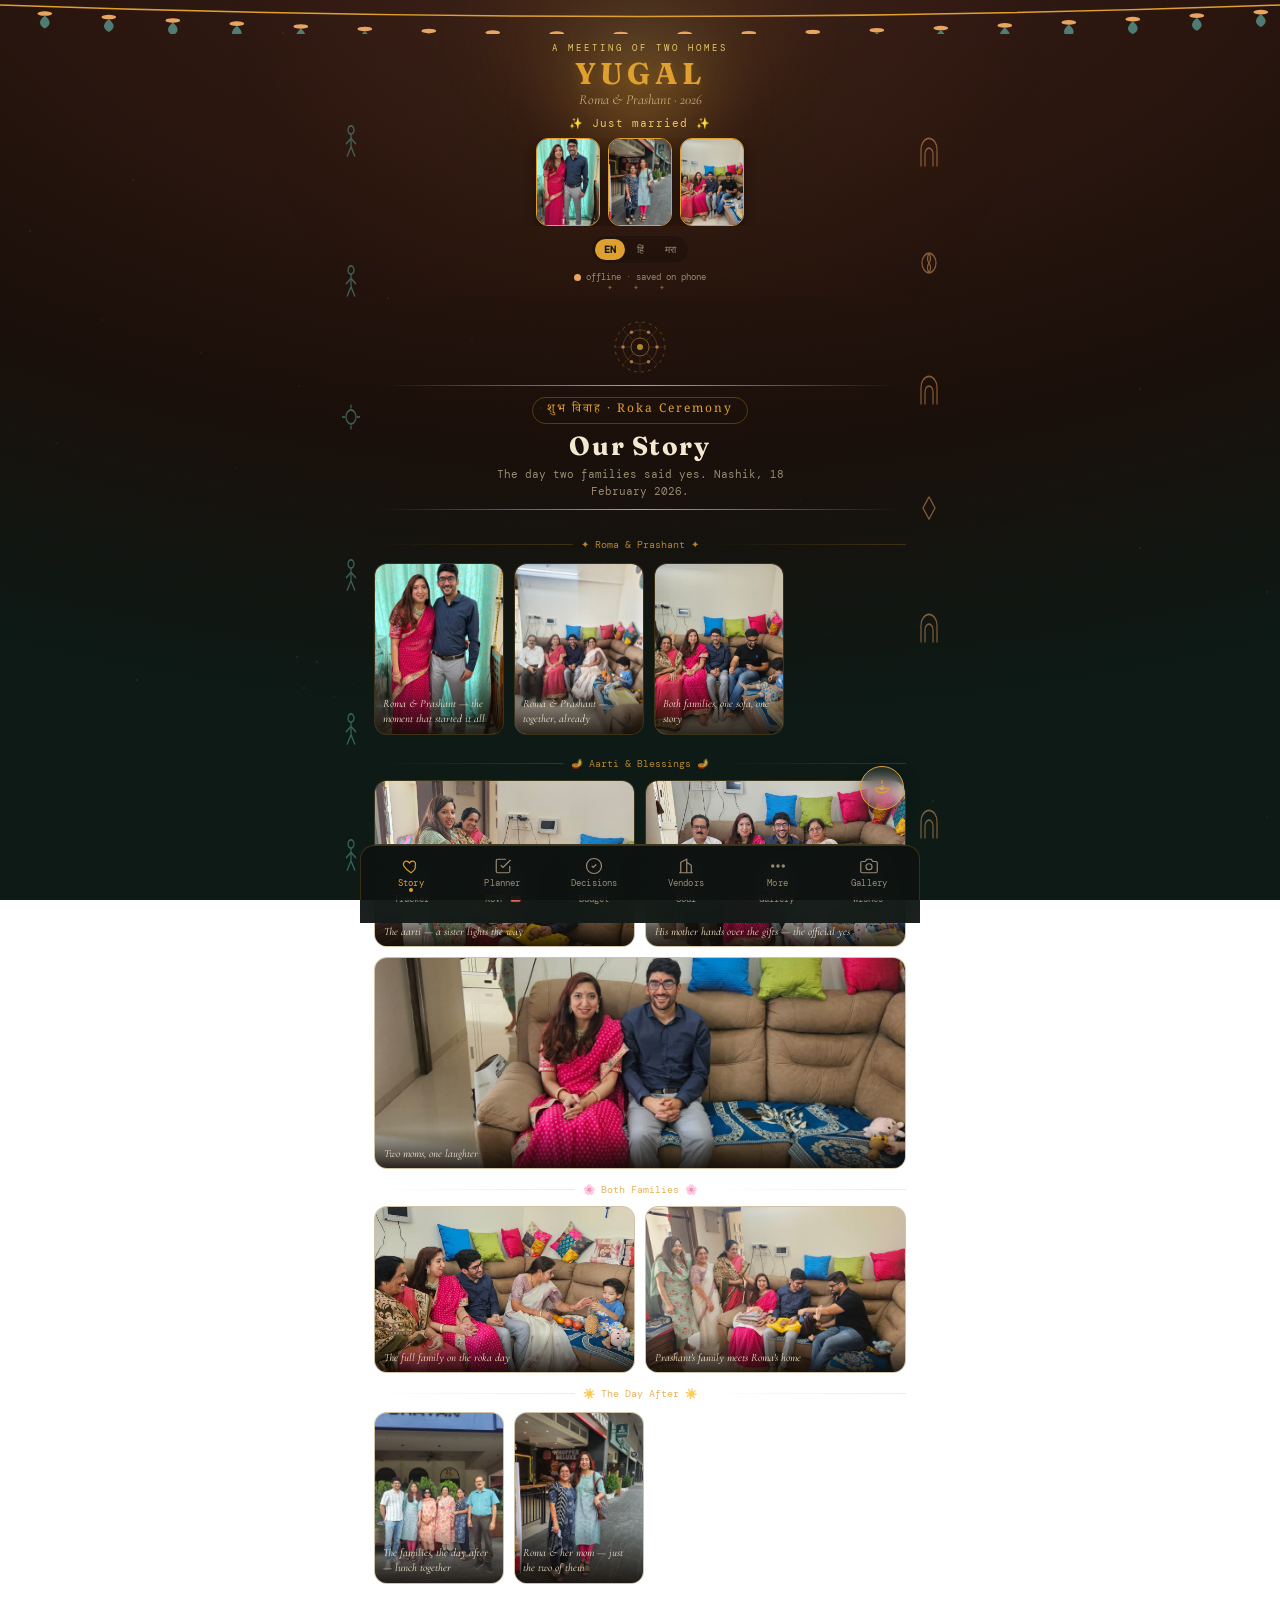
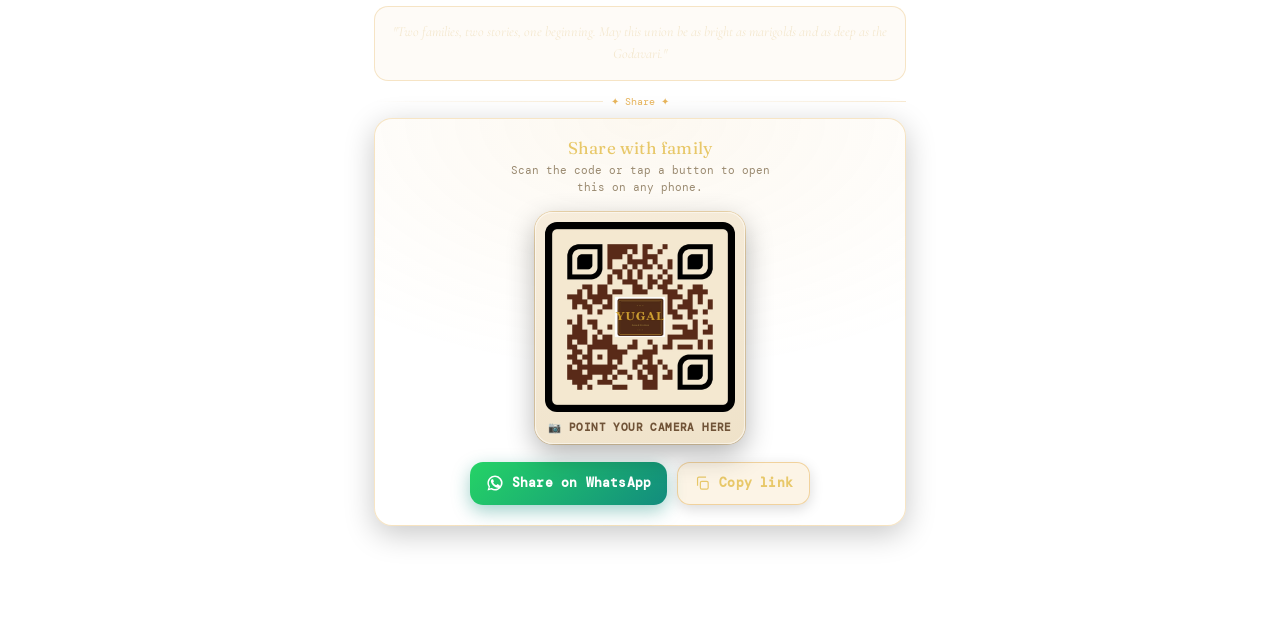
==== commit 840193da: "Add files via upload" ====
--- a/index.html
+++ b/index.html
@@ -3,7 +3,8 @@
 <html lang="en">
 <head>
 <meta charset="utf-8">
-<meta name="viewport" content="width=device-width, initial-scale=1, maximum-scale=1, user-scalable=no, viewport-fit=cover">
+<!-- FIX: removed user-scalable=no and maximum-scale=1 for WCAG 1.4.4 compliance -->
+<meta name="viewport" content="width=device-width, initial-scale=1, viewport-fit=cover">
 <title>YUGAL · Roma &amp; Prashant · 2026</title>
 <meta name="description" content="YUGAL — a trilingual wedding planner for Roma &amp; Prashant. Nashik &amp; Bharatpur, November 2026.">
 
@@ -28,21 +29,21 @@
 <link rel="apple-touch-icon" href="./icons/icon-192.png">
 <link rel="icon" type="image/png" sizes="192x192" href="./icons/icon-192.png">
 
-<!-- ===== fonts (Google Fonts CDN — display+editorial+mono+devanagari) ===== -->
+<!-- ===== fonts ===== -->
 <link rel="preconnect" href="https://fonts.googleapis.com">
 <link rel="preconnect" href="https://fonts.gstatic.com" crossorigin>
 <link href="https://fonts.googleapis.com/css2?family=Cormorant+Garamond:ital,wght@0,500;0,600;0,700;1,600&family=DM+Mono:wght@400;500&family=Fraunces:opsz,wght@9..144,500;9..144,600;9..144,700&family=Noto+Serif+Devanagari:wght@400;600;700&family=Noto+Sans+Devanagari:wght@400;500;600&display=swap" rel="stylesheet">
 
 <!-- ===== styles ===== -->
 <link rel="stylesheet" href="./css/styles.css">
-
-<!-- ===== Supabase JS v2 (CDN). If this fails to load the app still
-        works fully offline via localStorage. ===== -->
+<link rel="stylesheet" href="./css/fixes.css">
+
+<!-- ===== Supabase JS v2 (CDN). Falls back to localStorage if unavailable. ===== -->
 <script src="https://cdn.jsdelivr.net/npm/@supabase/supabase-js@2"></script>
 </head>
 <body class="lang-en">
 
-<!-- ===== entrance overlay (mandala + YUGAL wordmark, fades after 2.2s) ===== -->
+<!-- ===== entrance overlay ===== -->
 <div id="entranceOverlay">
   <div id="entranceMandala"></div>
   <div id="entranceWord">YUGAL</div>
@@ -61,80 +62,167 @@
   <div class="countdown" id="countdown"></div>
   <div class="header-reel" id="headerReel"></div>
   <div class="controls">
-    <div class="lang-switch">
-      <button data-l="en" class="on" onclick="setLang('en')">EN</button>
-      <button data-l="hi" onclick="setLang('hi')">हिं</button>
-      <button data-l="mr" onclick="setLang('mr')">मरा</button>
-    </div>
-    <button class="whoBtn" id="whoBtn" onclick="openWho()" data-t="iam">I am …</button>
+    <div class="lang-switch" role="group" aria-label="Language selector">
+      <button data-l="en" class="on" onclick="setLang('en')" aria-pressed="true">EN</button>
+      <button data-l="hi" onclick="setLang('hi')" aria-pressed="false">हिं</button>
+      <button data-l="mr" onclick="setLang('mr')" aria-pressed="false">मरा</button>
+    </div>
+    <!-- FIX: "I am" button now only shows when on a tab that needs identity -->
+    <button class="whoBtn" id="whoBtn" onclick="openWho()" data-t="iam" aria-label="Choose your family">I am …</button>
   </div>
   <div class="sync"><span class="dot" id="syncDot"></span><span id="syncTxt">…</span></div>
 </header>
 <main>
   <div id="cfgBanner" class="banner" style="display:none;"></div>
-  <section class="panel" id="planner">
-    <!-- today's blessing card (populated by audio.js / blessing script) -->
+
+  <!-- FIX: Story is now the default active panel (was already active, kept) -->
+  <section class="panel active" id="story" aria-label="Our Story"></section>
+
+  <section class="panel" id="planner" aria-label="Planning checklist">
     <div class="blessing-card" id="blessingCard">
       <div class="blessing-text serif" id="blessingText"></div>
       <div class="blessing-translation" id="blessingTranslation"></div>
     </div>
     <div id="progressStrip"></div><div id="plannerBody"></div>
   </section>
-  <section class="panel" id="decisions"></section>
-  <section class="panel" id="vendors"></section>
-  <section class="panel" id="tracker">
-    <div class="addrow"><input id="newTodo" maxlength="120"><button onclick="addTodo()">+</button></div>
-    <div id="todoList"></div>
-  </section>
-  <section class="panel" id="rsvp">
+
+  <section class="panel" id="decisions" aria-label="Decisions &amp; Voting"></section>
+
+  <!-- FIX: Celebrate group panel (vendors + RSVP) -->
+  <section class="panel" id="vendors" aria-label="Vendors"></section>
+  <section class="panel" id="rsvp" aria-label="RSVP">
     <div class="rsvp-summary" id="rsvpSummary"></div>
     <div class="rsvp-add">
-      <input id="rsvpName" placeholder="Guest name…" />
-      <button onclick="addGuest()">＋</button>
+      <input id="rsvpName" placeholder="Guest name…" aria-label="Guest name" />
+      <button onclick="addGuest()" aria-label="Add guest">＋</button>
     </div>
     <div id="rsvpList"></div>
   </section>
-  <section class="panel" id="budget">
-    <div class="addrow"><input id="bCat" maxlength="40" style="flex:2;"><input id="bAmt" maxlength="12" inputmode="numeric" style="flex:1.3;"><button onclick="addBudget()">+</button></div>
+
+  <!-- FIX: More group: tracker + budget -->
+  <section class="panel" id="tracker" aria-label="Task tracker">
+    <!-- FIX: Empty state helper -->
+    <div class="empty-state-hint" id="trackerHint">
+      <span>✦</span> Add tasks, errands, or reminders for the big day
+    </div>
+    <div class="addrow">
+      <input id="newTodo" maxlength="120" placeholder="Add a task…" aria-label="New task">
+      <button onclick="addTodo()" aria-label="Add task">+</button>
+    </div>
+    <div id="todoList"></div>
+  </section>
+
+  <section class="panel" id="budget" aria-label="Budget tracker">
+    <!-- FIX: Skeleton loader shown while data loads -->
+    <div class="skeleton-wrap" id="budgetSkeleton">
+      <div class="skel-row"></div><div class="skel-row skel-short"></div><div class="skel-row"></div>
+    </div>
+    <!-- FIX: Empty state with example prompt -->
+    <div class="empty-state-hint" id="budgetHint">
+      <span>✦</span> Track all wedding expenses here — e.g. Caterer, ₹1,80,000
+    </div>
+    <div class="addrow">
+      <input id="bCat" maxlength="40" placeholder="Category…" style="flex:2;" aria-label="Budget category">
+      <input id="bAmt" maxlength="12" inputmode="numeric" placeholder="₹ Amount" style="flex:1.3;" aria-label="Budget amount">
+      <button onclick="addBudget()" aria-label="Add budget item">+</button>
+    </div>
     <div class="card"><div id="budgetList"></div><div class="budget-total"><span data-t="totalPlanned">Total planned</span><span id="bTotal">₹0</span></div></div>
   </section>
-  <section class="panel" id="soul"></section>
-  <section class="panel active" id="story"></section>
-  <!-- gallery panel — built/managed entirely by js/gallery.js -->
-  <section class="panel" id="panel-gallery"></section>
-  <section class="panel" id="wishes">
-    <div class="addrow"><input id="newWish" maxlength="160"><button onclick="addWish()">+</button></div>
+
+  <section class="panel" id="soul" aria-label="Soul profiles"></section>
+
+  <!-- gallery panel -->
+  <section class="panel" id="panel-gallery" aria-label="Gallery"></section>
+
+  <section class="panel" id="wishes" aria-label="Wishes wall">
+    <div class="addrow">
+      <input id="newWish" maxlength="160" placeholder="Leave a wish for Roma &amp; Prashant…" aria-label="New wish">
+      <button onclick="addWish()" aria-label="Add wish">+</button>
+    </div>
     <div id="wishList"></div>
   </section>
 </main>
-<nav id="navBar">
-  <button data-tab="story" class="active" onclick="show('story',this)"><svg viewBox="0 0 24 24" fill="none" stroke-width="1.6"><path d="M12 21s-7-4.5-9.5-9C1 9 2.5 5.5 6 5.5c2 0 3.2 1.2 4 2.5.8-1.3 2-2.5 4-2.5 3.5 0 5 3.5 3.5 6.5C19 16.5 12 21 12 21z"/></svg><span data-t="t_story">Story</span></button>
-  <button data-tab="planner" onclick="show('planner',this)"><svg viewBox="0 0 24 24" fill="none" stroke-width="1.6"><path d="M9 11l3 3L22 4"/><path d="M21 12v7a2 2 0 0 1-2 2H5a2 2 0 0 1-2-2V5a2 2 0 0 1 2-2h11"/></svg><span data-t="t_planner">Planner</span></button>
-  <button data-tab="decisions" onclick="show('decisions',this)"><svg viewBox="0 0 24 24" fill="none" stroke-width="1.6"><circle cx="12" cy="12" r="10"/><path d="M9 12l2 2 4-4"/></svg><span data-t="t_decisions">Decisions</span></button>
-  <button data-tab="vendors" onclick="show('vendors',this)"><svg viewBox="0 0 24 24" fill="none" stroke-width="1.6"><path d="M3 21h18M5 21V7l8-4v18M19 21V11l-6-4"/></svg><span data-t="t_vendors">Vendors</span></button>
-  <button data-tab="tracker" onclick="show('tracker',this)"><svg viewBox="0 0 24 24" fill="none" stroke-width="1.6"><path d="M8 6h13M8 12h13M8 18h13M3 6h.01M3 12h.01M3 18h.01"/></svg><span data-t="t_tracker">Tracker</span></button>
-  <button data-tab="rsvp" onclick="show('rsvp',this)"><svg viewBox="0 0 24 24" fill="none" stroke-width="1.6" stroke-linecap="round" stroke-linejoin="round"><rect x="2" y="5" width="20" height="14" rx="2"/><path d="M2 10h20M7 15h2M13 15h4"/></svg><span>🎟️</span></button>
-  <button data-tab="budget" onclick="show('budget',this)"><svg viewBox="0 0 24 24" fill="none" stroke-width="1.6"><path d="M12 1v22M17 5H9.5a3.5 3.5 0 0 0 0 7h5a3.5 3.5 0 0 1 0 7H6"/></svg><span data-t="t_budget">Budget</span></button>
-  <button data-tab="soul" onclick="show('soul',this)"><svg viewBox="0 0 24 24" fill="none" stroke-width="1.6"><path d="M12 3l2.5 5 5.5.8-4 3.9.9 5.5L12 21l-4.9-2.8.9-5.5-4-3.9 5.5-.8z"/></svg><span data-t="t_soul">Soul</span></button>
-  <!-- Gallery nav button is injected here by js/gallery.js, before Wishes -->
-  <button data-tab="wishes" onclick="show('wishes',this)"><svg viewBox="0 0 24 24" fill="none" stroke-width="1.6"><path d="M12 21s-7-4.5-9.5-9C1 9 2.5 5.5 6 5.5c2 0 3.2 1.2 4 2.5.8-1.3 2-2.5 4-2.5 3.5 0 5 3.5 3.5 6.5C19 16.5 12 21 12 21z"/></svg><span data-t="t_wishes">Wishes</span></button>
+
+<!-- FIX: Collapsed nav — 5 primary tabs + overflow "More" drawer -->
+<nav id="navBar" role="navigation" aria-label="Main navigation">
+  <button data-tab="story" class="active" onclick="show('story',this)" aria-label="Our Story">
+    <svg viewBox="0 0 24 24" fill="none" stroke-width="1.6" aria-hidden="true"><path d="M12 21s-7-4.5-9.5-9C1 9 2.5 5.5 6 5.5c2 0 3.2 1.2 4 2.5.8-1.3 2-2.5 4-2.5 3.5 0 5 3.5 3.5 6.5C19 16.5 12 21 12 21z"/></svg>
+    <span data-t="t_story">Story</span>
+  </button>
+  <button data-tab="planner" onclick="show('planner',this)" aria-label="Planner">
+    <svg viewBox="0 0 24 24" fill="none" stroke-width="1.6" aria-hidden="true"><path d="M9 11l3 3L22 4"/><path d="M21 12v7a2 2 0 0 1-2 2H5a2 2 0 0 1-2-2V5a2 2 0 0 1 2-2h11"/></svg>
+    <span data-t="t_planner">Plan</span>
+  </button>
+  <button data-tab="decisions" onclick="show('decisions',this)" aria-label="Decisions">
+    <svg viewBox="0 0 24 24" fill="none" stroke-width="1.6" aria-hidden="true"><circle cx="12" cy="12" r="10"/><path d="M9 12l2 2 4-4"/></svg>
+    <span data-t="t_decisions">Decide</span>
+  </button>
+  <button data-tab="vendors" onclick="show('vendors',this)" aria-label="Vendors">
+    <svg viewBox="0 0 24 24" fill="none" stroke-width="1.6" aria-hidden="true"><path d="M3 21h18M5 21V7l8-4v18M19 21V11l-6-4"/></svg>
+    <span data-t="t_vendors">Vendors</span>
+  </button>
+  <!-- MORE button toggles overflow drawer -->
+  <button id="moreBtn" onclick="toggleMore()" aria-label="More sections" aria-expanded="false">
+    <svg viewBox="0 0 24 24" fill="none" stroke-width="1.6" aria-hidden="true"><circle cx="5" cy="12" r="1.5" fill="currentColor"/><circle cx="12" cy="12" r="1.5" fill="currentColor"/><circle cx="19" cy="12" r="1.5" fill="currentColor"/></svg>
+    <span>More</span>
+  </button>
 </nav>
-<div class="modal" id="whoModal"><div class="mbox">
-  <h3 class="disp" data-t="whoTitle">Who's planning?</h3>
-  <p data-t="whoSub">Pick your name so your votes and ticks show for everyone. No sign-up.</p>
-  <div class="who" id="whoGrid"></div>
-</div></div>
-<div class="lightbox hide" id="lightbox"><button class="lb-close" onclick="closeLB()">&#x2715;</button><img class="lb-img" id="lbImg" src="" alt=""><div class="lb-cap" id="lbCap"></div><div class="lb-nav"><button onclick="navLB(-1)">&#x2039;</button><button onclick="navLB(1)">&#x203a;</button></div></div>
-
-<!-- ===== scripts — load order matters (no build step / no modules) =====
-     1. lang.js       trilingual string maps + SYNC_TXT
-     2. data.js       gallery PHOTOS (base64) data
-     3. supabase.js   isolated cloud layer (+ graceful offline fallback)
-     4. animations.js decorative builders + entrance + petals + effects
-     5. audio.js      ambient music toggle, chime/whoosh SFX, daily blessing
-     6. gallery.js    Gallery tab (illustrated scenes + photo upload)
-     7. app.js        core logic + bootstrap (runs on DOMContentLoaded)
--->
+
+<!-- FIX: More drawer — slides up from nav -->
+<div id="moreDrawer" class="more-drawer" aria-hidden="true" role="menu">
+  <div class="more-drawer-inner">
+    <button class="more-item" data-tab="tracker" onclick="showMore('tracker')" role="menuitem">
+      <svg viewBox="0 0 24 24" fill="none" stroke-width="1.6" aria-hidden="true"><path d="M8 6h13M8 12h13M8 18h13M3 6h.01M3 12h.01M3 18h.01"/></svg>
+      <span data-t="t_tracker">Tracker</span>
+    </button>
+    <button class="more-item" data-tab="rsvp" onclick="showMore('rsvp')" role="menuitem">
+      <svg viewBox="0 0 24 24" fill="none" stroke-width="1.6" aria-hidden="true"><rect x="2" y="5" width="20" height="14" rx="2"/><path d="M2 10h20M7 15h2M13 15h4"/></svg>
+      <span>RSVP 🎟️</span>
+    </button>
+    <button class="more-item" data-tab="budget" onclick="showMore('budget')" role="menuitem">
+      <svg viewBox="0 0 24 24" fill="none" stroke-width="1.6" aria-hidden="true"><path d="M12 1v22M17 5H9.5a3.5 3.5 0 0 0 0 7h5a3.5 3.5 0 0 1 0 7H6"/></svg>
+      <span data-t="t_budget">Budget</span>
+    </button>
+    <button class="more-item" data-tab="soul" onclick="showMore('soul')" role="menuitem">
+      <svg viewBox="0 0 24 24" fill="none" stroke-width="1.6" aria-hidden="true"><path d="M12 3l2.5 5 5.5.8-4 3.9.9 5.5L12 21l-4.9-2.8.9-5.5-4-3.9 5.5-.8z"/></svg>
+      <span data-t="t_soul">Soul</span>
+    </button>
+    <button class="more-item" data-tab="panel-gallery" onclick="showMore('panel-gallery')" role="menuitem">
+      <svg viewBox="0 0 24 24" fill="none" stroke-width="1.6" aria-hidden="true"><rect x="3" y="3" width="18" height="18" rx="2"/><path d="M3 9h18M9 21V9"/></svg>
+      <span>Gallery</span>
+    </button>
+    <button class="more-item" data-tab="wishes" onclick="showMore('wishes')" role="menuitem">
+      <svg viewBox="0 0 24 24" fill="none" stroke-width="1.6" aria-hidden="true"><path d="M20.84 4.61a5.5 5.5 0 0 0-7.78 0L12 5.67l-1.06-1.06a5.5 5.5 0 0 0-7.78 7.78l1.06 1.06L12 21.23l7.78-7.78 1.06-1.06a5.5 5.5 0 0 0 0-7.78z"/></svg>
+      <span data-t="t_wishes">Wishes</span>
+    </button>
+  </div>
+</div>
+<div id="moreBackdrop" class="more-backdrop" onclick="closeMore()" aria-hidden="true"></div>
+
+<!-- Who modal — FIX: context text added -->
+<div class="modal hide" id="whoModal" role="dialog" aria-modal="true" aria-labelledby="whoModalTitle">
+  <div class="mbox">
+    <h3 class="disp" id="whoModalTitle" data-t="whoTitle">Who's planning?</h3>
+    <p data-t="whoSub">Pick your name so your votes and ticks show for everyone. No sign-up.</p>
+    <div class="who" id="whoGrid"></div>
+    <!-- FIX: Skip option for guests just reading -->
+    <button class="who-skip" onclick="closeWho()" data-t="whoSkip">Just browsing →</button>
+  </div>
+</div>
+
+<div class="lightbox hide" id="lightbox">
+  <button class="lb-close" onclick="closeLB()" aria-label="Close lightbox">&#x2715;</button>
+  <img class="lb-img" id="lbImg" src="" alt="">
+  <!-- FIX: slide counter added -->
+  <div class="lb-counter" id="lbCounter" aria-live="polite"></div>
+  <div class="lb-cap" id="lbCap"></div>
+  <div class="lb-nav">
+    <button onclick="navLB(-1)" aria-label="Previous image">&#x2039;</button>
+    <button onclick="navLB(1)" aria-label="Next image">&#x203a;</button>
+  </div>
+</div>
+
+<!-- Scripts — load order matters -->
 <script src="./js/lang.js"></script>
 <script src="./js/data.js"></script>
 <script src="./js/supabase.js"></script>
@@ -142,5 +230,6 @@
 <script src="./js/audio.js"></script>
 <script src="./js/gallery.js"></script>
 <script src="./js/app.js"></script>
+<script src="./js/nav.js"></script>
 </body>
 </html>
--- a/css/fixes.css
+++ b/css/fixes.css
@@ -0,0 +1,278 @@
+/* =============================================================
+   fixes.css — YUGAL v2 UX improvements
+   Loaded after styles.css. Overrides and additions only.
+   ============================================================= */
+
+/* ---- SKIP LINK (accessibility) -------------------------------- */
+.skip-link {
+  position: absolute;
+  top: -40px;
+  left: 0;
+  background: var(--gold);
+  color: var(--deep);
+  padding: 6px 12px;
+  font-size: 13px;
+  font-weight: 600;
+  z-index: 999;
+  border-radius: 0 0 8px 0;
+  transition: top 0.2s;
+}
+.skip-link:focus { top: 0; }
+
+/* ---- COLLAPSED NAV (5 tabs max) ------------------------------- */
+nav#navBar {
+  /* keep original glass backdrop */
+  display: flex;
+  justify-content: space-around;
+  padding: 6px 4px calc(6px + env(safe-area-inset-bottom));
+}
+/* Make nav labels slightly larger and readable */
+nav#navBar button span {
+  font-size: 9px;
+  letter-spacing: 0.02em;
+}
+nav#navBar button { padding: 5px 3px; }
+
+/* ---- MORE DRAWER ---------------------------------------------- */
+.more-drawer {
+  position: fixed;
+  bottom: calc(56px + env(safe-area-inset-bottom));
+  left: 0;
+  right: 0;
+  z-index: 49;
+  transform: translateY(100%);
+  transition: transform 0.28s cubic-bezier(0.34, 1.3, 0.64, 1);
+  pointer-events: none;
+}
+.more-drawer.open {
+  transform: translateY(0);
+  pointer-events: auto;
+}
+.more-drawer-inner {
+  background: rgba(18, 26, 22, 0.96);
+  backdrop-filter: blur(18px);
+  -webkit-backdrop-filter: blur(18px);
+  border-top: 1px solid rgba(224, 160, 48, 0.22);
+  border-radius: 20px 20px 0 0;
+  padding: 12px 8px 8px;
+  display: grid;
+  grid-template-columns: repeat(3, 1fr);
+  gap: 4px;
+  max-width: 560px;
+  margin: 0 auto;
+}
+.more-item {
+  background: none;
+  border: none;
+  color: var(--muted);
+  display: flex;
+  flex-direction: column;
+  align-items: center;
+  gap: 4px;
+  padding: 10px 6px;
+  border-radius: 12px;
+  font-family: inherit;
+  font-size: 9px;
+  cursor: pointer;
+  transition: background 0.15s, color 0.15s;
+}
+.more-item:hover, .more-item:active {
+  background: rgba(224, 160, 48, 0.1);
+  color: var(--gold);
+}
+.more-item.active { color: var(--gold); }
+.more-item svg {
+  width: 22px;
+  height: 22px;
+  stroke: currentColor;
+}
+/* Active indicator dot on More button when a secondary tab is shown */
+#moreBtn.secondary-active { color: var(--gold); }
+#moreBtn.secondary-active::after {
+  content: '';
+  position: absolute;
+  top: 4px;
+  right: 10px;
+  width: 5px;
+  height: 5px;
+  border-radius: 50%;
+  background: var(--gold);
+}
+#moreBtn { position: relative; }
+
+/* Backdrop */
+.more-backdrop {
+  position: fixed;
+  inset: 0;
+  background: rgba(5, 8, 6, 0.5);
+  z-index: 48;
+  opacity: 0;
+  pointer-events: none;
+  transition: opacity 0.22s;
+}
+.more-backdrop.open {
+  opacity: 1;
+  pointer-events: auto;
+}
+
+/* ---- LANGUAGE PERSISTENCE (aria-pressed state) ---------------- */
+.lang-switch button[aria-pressed="true"] {
+  background: var(--gold);
+  color: var(--bg1);
+  font-weight: 600;
+}
+
+/* ---- SKELETON LOADERS ----------------------------------------- */
+.skeleton-wrap {
+  padding: 4px 0 12px;
+  display: flex;
+  flex-direction: column;
+  gap: 10px;
+}
+.skel-row {
+  height: 44px;
+  border-radius: 11px;
+  background: linear-gradient(90deg,
+    rgba(224,160,48,0.07) 25%,
+    rgba(224,160,48,0.14) 50%,
+    rgba(224,160,48,0.07) 75%
+  );
+  background-size: 200% 100%;
+  animation: shimmer 1.4s infinite;
+}
+.skel-row.skel-short { width: 60%; height: 32px; }
+@keyframes shimmer {
+  0%   { background-position: 200% 0; }
+  100% { background-position: -200% 0; }
+}
+/* Hide skeleton once data renders */
+.skeleton-wrap.loaded { display: none; }
+
+/* ---- EMPTY STATE HINTS ---------------------------------------- */
+.empty-state-hint {
+  text-align: center;
+  padding: 14px 16px;
+  margin-bottom: 12px;
+  background: rgba(224, 160, 48, 0.04);
+  border: 1px dashed rgba(224, 160, 48, 0.2);
+  border-radius: 13px;
+  font-family: 'Cormorant Garamond', serif;
+  font-style: italic;
+  font-size: 13px;
+  color: var(--muted);
+  line-height: 1.5;
+}
+.empty-state-hint span { color: var(--gold); margin-right: 6px; }
+/* Hide hint once items exist */
+.empty-state-hint.has-items { display: none; }
+
+/* ---- LIGHTBOX SLIDE COUNTER ----------------------------------- */
+.lb-counter {
+  font-size: 11px;
+  color: rgba(244, 232, 207, 0.55);
+  letter-spacing: 1px;
+  margin-top: 8px;
+  font-family: 'DM Mono', monospace;
+}
+
+/* ---- WHO MODAL SKIP BUTTON ------------------------------------ */
+.who-skip {
+  display: block;
+  width: 100%;
+  margin-top: 14px;
+  background: none;
+  border: none;
+  color: var(--muted);
+  font-family: 'DM Mono', monospace;
+  font-size: 11px;
+  cursor: pointer;
+  padding: 6px;
+  text-align: center;
+  letter-spacing: 0.5px;
+}
+.who-skip:hover { color: var(--teal); }
+
+/* ---- IDENTITY BADGE in header (shows who you are once set) ---- */
+.who-badge {
+  display: inline-flex;
+  align-items: center;
+  gap: 5px;
+  border-radius: 14px;
+  padding: 4px 10px;
+  font-size: 10px;
+  font-weight: 500;
+  border: 1px solid var(--line);
+  cursor: pointer;
+  background: none;
+  transition: background 0.15s;
+}
+.who-badge:hover { background: rgba(224,160,48,0.08); }
+.who-badge .wb-dot {
+  width: 8px;
+  height: 8px;
+  border-radius: 50%;
+  flex-shrink: 0;
+}
+
+/* ---- FOCUS VISIBLE (keyboard nav) ----------------------------- */
+button:focus-visible,
+input:focus-visible {
+  outline: 2px solid var(--gold);
+  outline-offset: 2px;
+}
+
+/* ---- DARK AURORA UPGRADE (hero area) -------------------------- */
+/* Adds a subtle aurora orb behind the header on larger screens */
+@media (min-width: 480px) {
+  header::before {
+    content: '';
+    position: absolute;
+    top: -60px;
+    left: 50%;
+    transform: translateX(-50%);
+    width: 340px;
+    height: 200px;
+    background: radial-gradient(ellipse,
+      rgba(95,168,156,0.12) 0%,
+      rgba(224,160,48,0.08) 45%,
+      transparent 70%
+    );
+    filter: blur(32px);
+    pointer-events: none;
+    z-index: 0;
+  }
+}
+
+/* ---- INPUT PLACEHOLDER colour fix ----------------------------- */
+input::placeholder { color: var(--muted); opacity: 1; }
+
+/* ---- NAV active dot indicator (more visible) ------------------ */
+nav#navBar button.active {
+  color: var(--gold);
+  position: relative;
+}
+nav#navBar button.active::after {
+  content: '';
+  position: absolute;
+  bottom: 2px;
+  left: 50%;
+  transform: translateX(-50%);
+  width: 4px;
+  height: 4px;
+  border-radius: 50%;
+  background: var(--gold);
+}
+
+/* ---- DESKTOP: wider more-drawer grid -------------------------- */
+@media (min-width: 480px) {
+  .more-drawer-inner {
+    grid-template-columns: repeat(6, 1fr);
+  }
+}
+
+/* ---- REDUCED MOTION ------------------------------------------- */
+@media (prefers-reduced-motion: reduce) {
+  .skel-row { animation: none; }
+  .more-drawer { transition: none; }
+  .more-backdrop { transition: none; }
+}
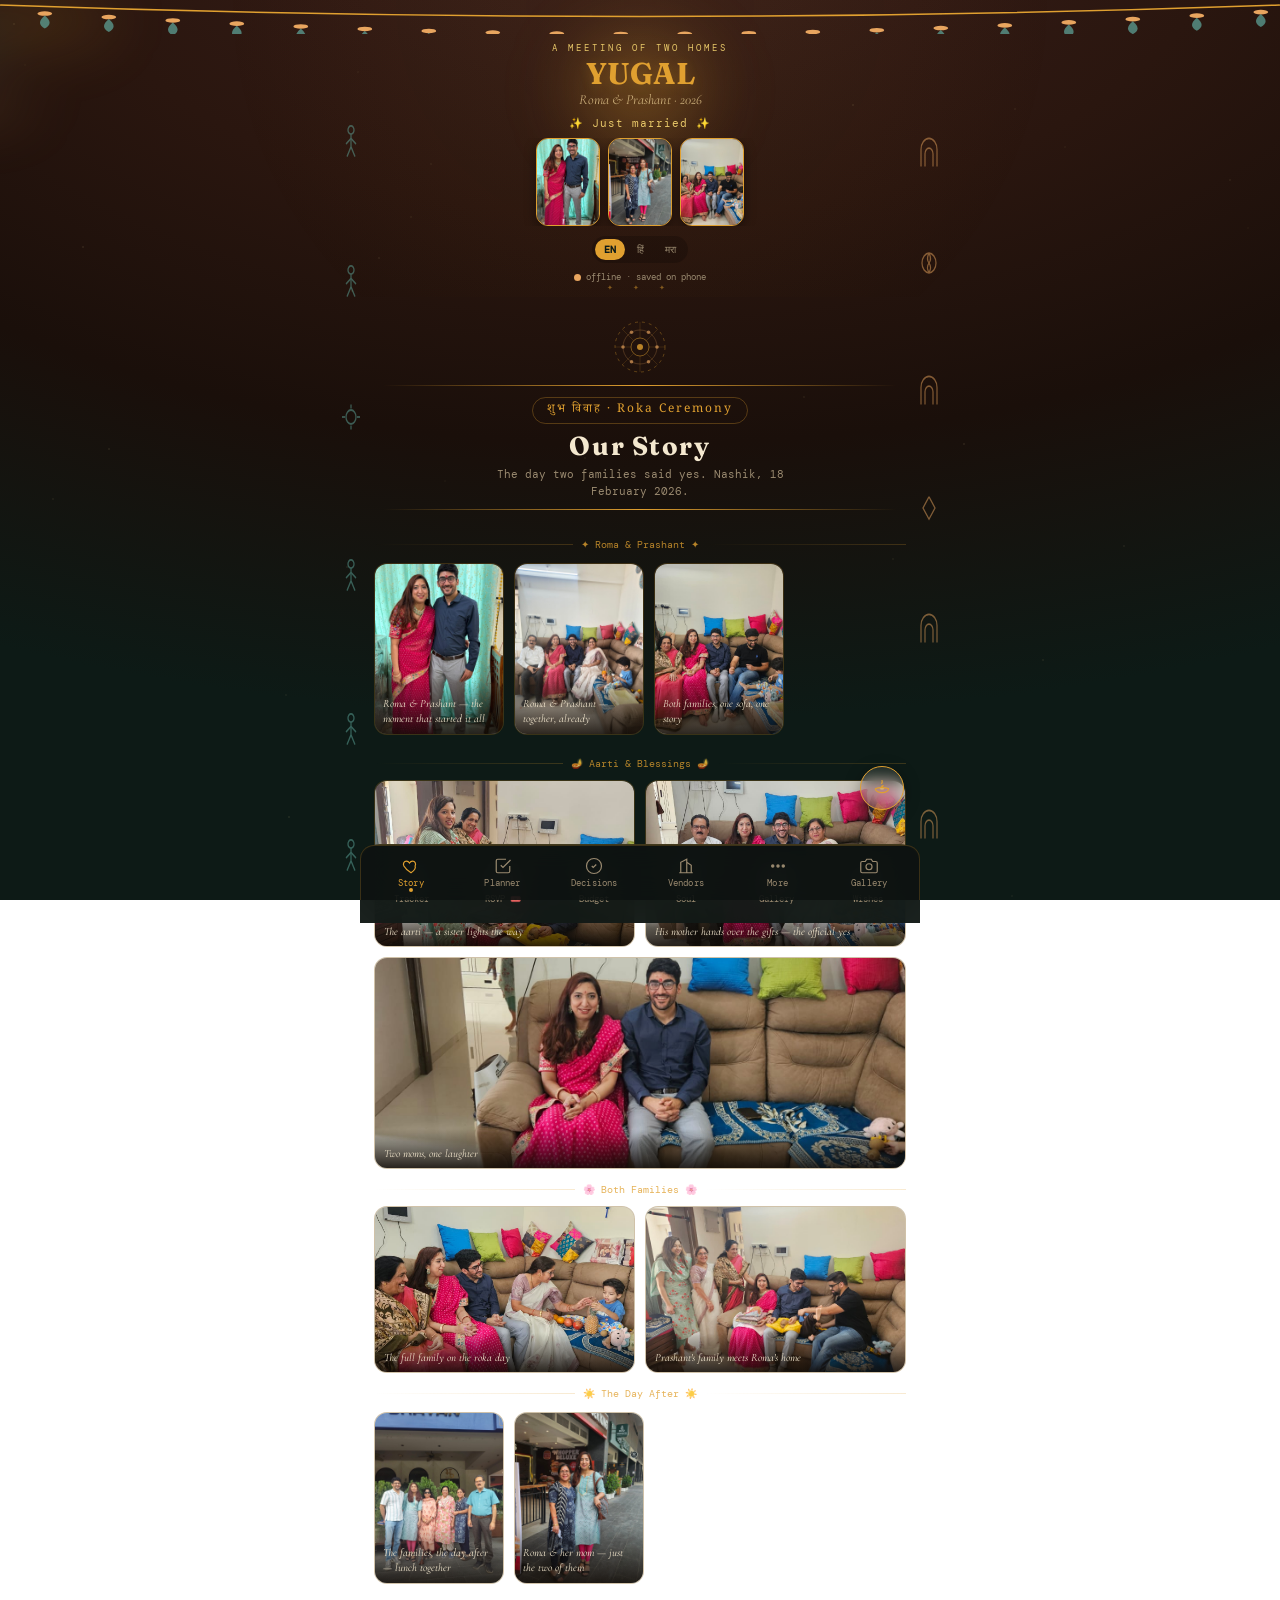
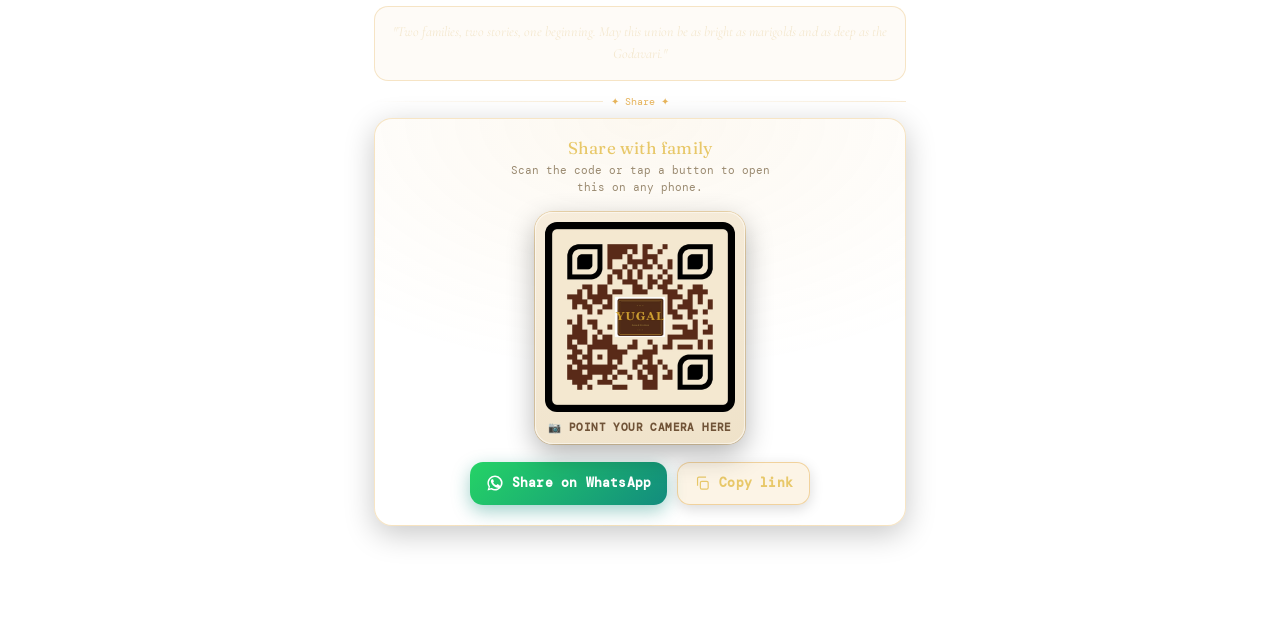
==== commit 84eeb017: "Add files via upload" ====
--- a/index.html
+++ b/index.html
@@ -37,6 +37,7 @@
 <!-- ===== styles ===== -->
 <link rel="stylesheet" href="./css/styles.css">
 <link rel="stylesheet" href="./css/fixes.css">
+<link rel="stylesheet" href="./css/enhancements.css">
 
 <!-- ===== Supabase JS v2 (CDN). Falls back to localStorage if unavailable. ===== -->
 <script src="https://cdn.jsdelivr.net/npm/@supabase/supabase-js@2"></script>
--- a/css/enhancements.css
+++ b/css/enhancements.css
@@ -0,0 +1,192 @@
+/* =============================================================
+   enhancements.css — YUGAL v2 targeted upgrades
+   Three surgical additions only. Does not override core styles.
+   1. Aurora treatment on header
+   2. Glassmorphism on .card panels
+   3. Kinetic entrance for h1 (YUGAL title)
+   ============================================================= */
+
+/* ── 1. AURORA HEADER ───────────────────────────────────────── */
+
+header {
+  position: relative;
+  overflow: hidden;
+  isolation: isolate;
+}
+
+/* Aurora layer — two slow-drifting blobs behind header content */
+header::before {
+  content: '';
+  position: absolute;
+  inset: -60px -40px;
+  z-index: 0;
+  pointer-events: none;
+  background:
+    radial-gradient(ellipse 70% 55% at 28% 50%, rgba(95, 168, 156, 0.18), transparent 65%),
+    radial-gradient(ellipse 60% 50% at 72% 40%, rgba(224, 160, 48, 0.14), transparent 60%),
+    radial-gradient(ellipse 50% 45% at 50% 85%, rgba(232, 165, 95, 0.10), transparent 60%);
+  filter: blur(22px);
+  animation: auroraDrift 12s ease-in-out infinite alternate;
+}
+
+@keyframes auroraDrift {
+  0%   { transform: translate(0, 0) scale(1); }
+  33%  { transform: translate(8px, -6px) scale(1.04); }
+  66%  { transform: translate(-10px, 4px) scale(0.97); }
+  100% { transform: translate(4px, -10px) scale(1.03); }
+}
+
+/* Subtle grain overlay on header to tie into the app's texture */
+header::after {
+  /* override the ✦ divider — keep it but shift to pseudo content on a different layer */
+  /* Using :after is already used for ✦ in styles.css — we inject via .header-aurora-grain span instead */
+}
+
+/* Re-declare the ✦ divider so our ::before doesn't conflict (styles.css uses ::after) */
+/* No conflict needed — ::before is unused by styles.css. Safe. */
+
+/* Ensure all direct header children sit above the aurora */
+header > * {
+  position: relative;
+  z-index: 2;
+}
+
+
+/* ── 2. GLASSMORPHISM CARDS ─────────────────────────────────── */
+
+.card {
+  background:
+    linear-gradient(
+      135deg,
+      rgba(255, 250, 235, 0.10) 0%,
+      rgba(255, 250, 235, 0.04) 100%
+    );
+  backdrop-filter: blur(18px) saturate(120%);
+  -webkit-backdrop-filter: blur(18px) saturate(120%);
+  border: 1px solid rgba(224, 160, 48, 0.22);
+  box-shadow:
+    0 8px 28px rgba(0, 0, 0, 0.28),
+    inset 0 1px 0 rgba(255, 255, 255, 0.10);
+  transition: box-shadow 0.22s ease, border-color 0.22s ease;
+}
+
+.card:hover {
+  box-shadow:
+    0 12px 36px rgba(0, 0, 0, 0.34),
+    inset 0 1px 0 rgba(255, 255, 255, 0.13);
+  border-color: rgba(224, 160, 48, 0.34);
+}
+
+/* Sheen sweep on hover — one light pane crossing the card */
+.card {
+  position: relative;
+  overflow: hidden;
+}
+
+.card::before {
+  content: '';
+  position: absolute;
+  inset: 0;
+  background: linear-gradient(
+    110deg,
+    transparent 30%,
+    rgba(255, 255, 255, 0.06) 50%,
+    transparent 70%
+  );
+  transform: translateX(-100%);
+  transition: transform 0.5s ease;
+  pointer-events: none;
+  z-index: 1;
+}
+
+.card:hover::before {
+  transform: translateX(100%);
+}
+
+/* Glass also on .opt (voting options) and .blessing-card */
+.opt {
+  backdrop-filter: blur(14px) saturate(115%);
+  -webkit-backdrop-filter: blur(14px) saturate(115%);
+  background:
+    linear-gradient(
+      135deg,
+      rgba(255, 250, 235, 0.08) 0%,
+      rgba(255, 250, 235, 0.03) 100%
+    );
+  border-color: rgba(224, 160, 48, 0.20);
+}
+
+/* Low-end Android: backdrop-filter is heavy — drop gracefully */
+@supports not (backdrop-filter: blur(1px)) {
+  .card {
+    background: rgba(30, 20, 12, 0.82);
+  }
+  .opt {
+    background: rgba(30, 20, 12, 0.75);
+  }
+}
+
+
+/* ── 3. KINETIC YUGAL TITLE ─────────────────────────────────── */
+
+h1.disp {
+  animation: yugalEntrance 1.1s cubic-bezier(0.16, 1, 0.3, 1) both;
+  animation-delay: 0.1s;
+}
+
+@keyframes yugalEntrance {
+  0% {
+    opacity: 0;
+    transform: translateY(18px) scale(0.92);
+    letter-spacing: 0.35em;
+    filter: blur(6px);
+  }
+  60% {
+    opacity: 1;
+    filter: blur(0);
+  }
+  100% {
+    opacity: 1;
+    transform: translateY(0) scale(1);
+    letter-spacing: normal;
+    filter: blur(0);
+  }
+}
+
+/* After entrance, YUGAL does a very subtle breathing scale */
+h1.disp::after {
+  /* No pseudo needed — we use the element itself */
+}
+
+/* Only run the kinetic animation after the entrance overlay has cleared */
+/* (entrance overlay already handles the splash screen; this is the in-header h1) */
+
+/* Reduced motion: skip the kinetics, just fade in */
+@media (prefers-reduced-motion: reduce) {
+  h1.disp {
+    animation: yugalFadeOnly 0.4s ease both;
+  }
+  @keyframes yugalFadeOnly {
+    from { opacity: 0; }
+    to   { opacity: 1; }
+  }
+  header::before {
+    animation: none;
+  }
+  .card::before {
+    display: none;
+  }
+}
+
+/* Mobile: no hover states, disable sheen (saves paint) */
+@media (hover: none) {
+  .card::before {
+    display: none;
+  }
+  .card:hover {
+    box-shadow:
+      0 8px 28px rgba(0, 0, 0, 0.28),
+      inset 0 1px 0 rgba(255, 255, 255, 0.10);
+    border-color: rgba(224, 160, 48, 0.22);
+  }
+}
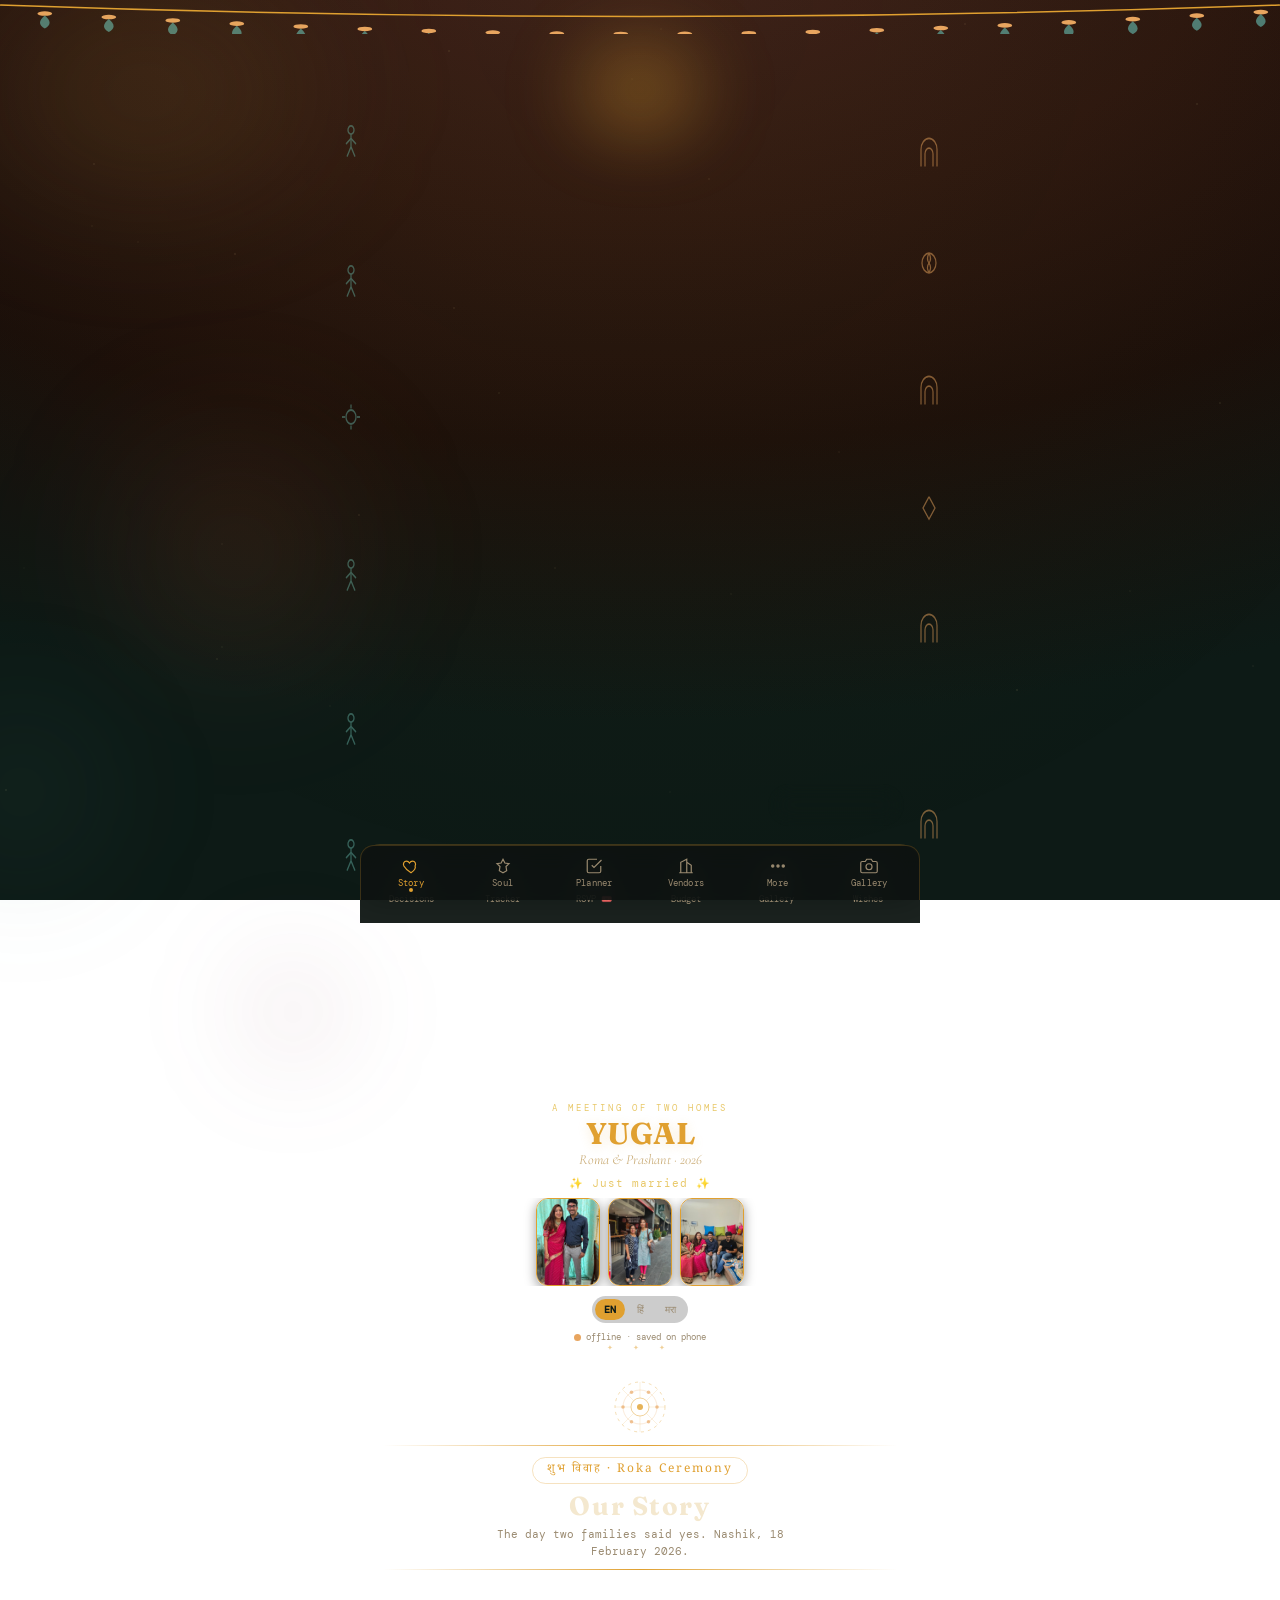
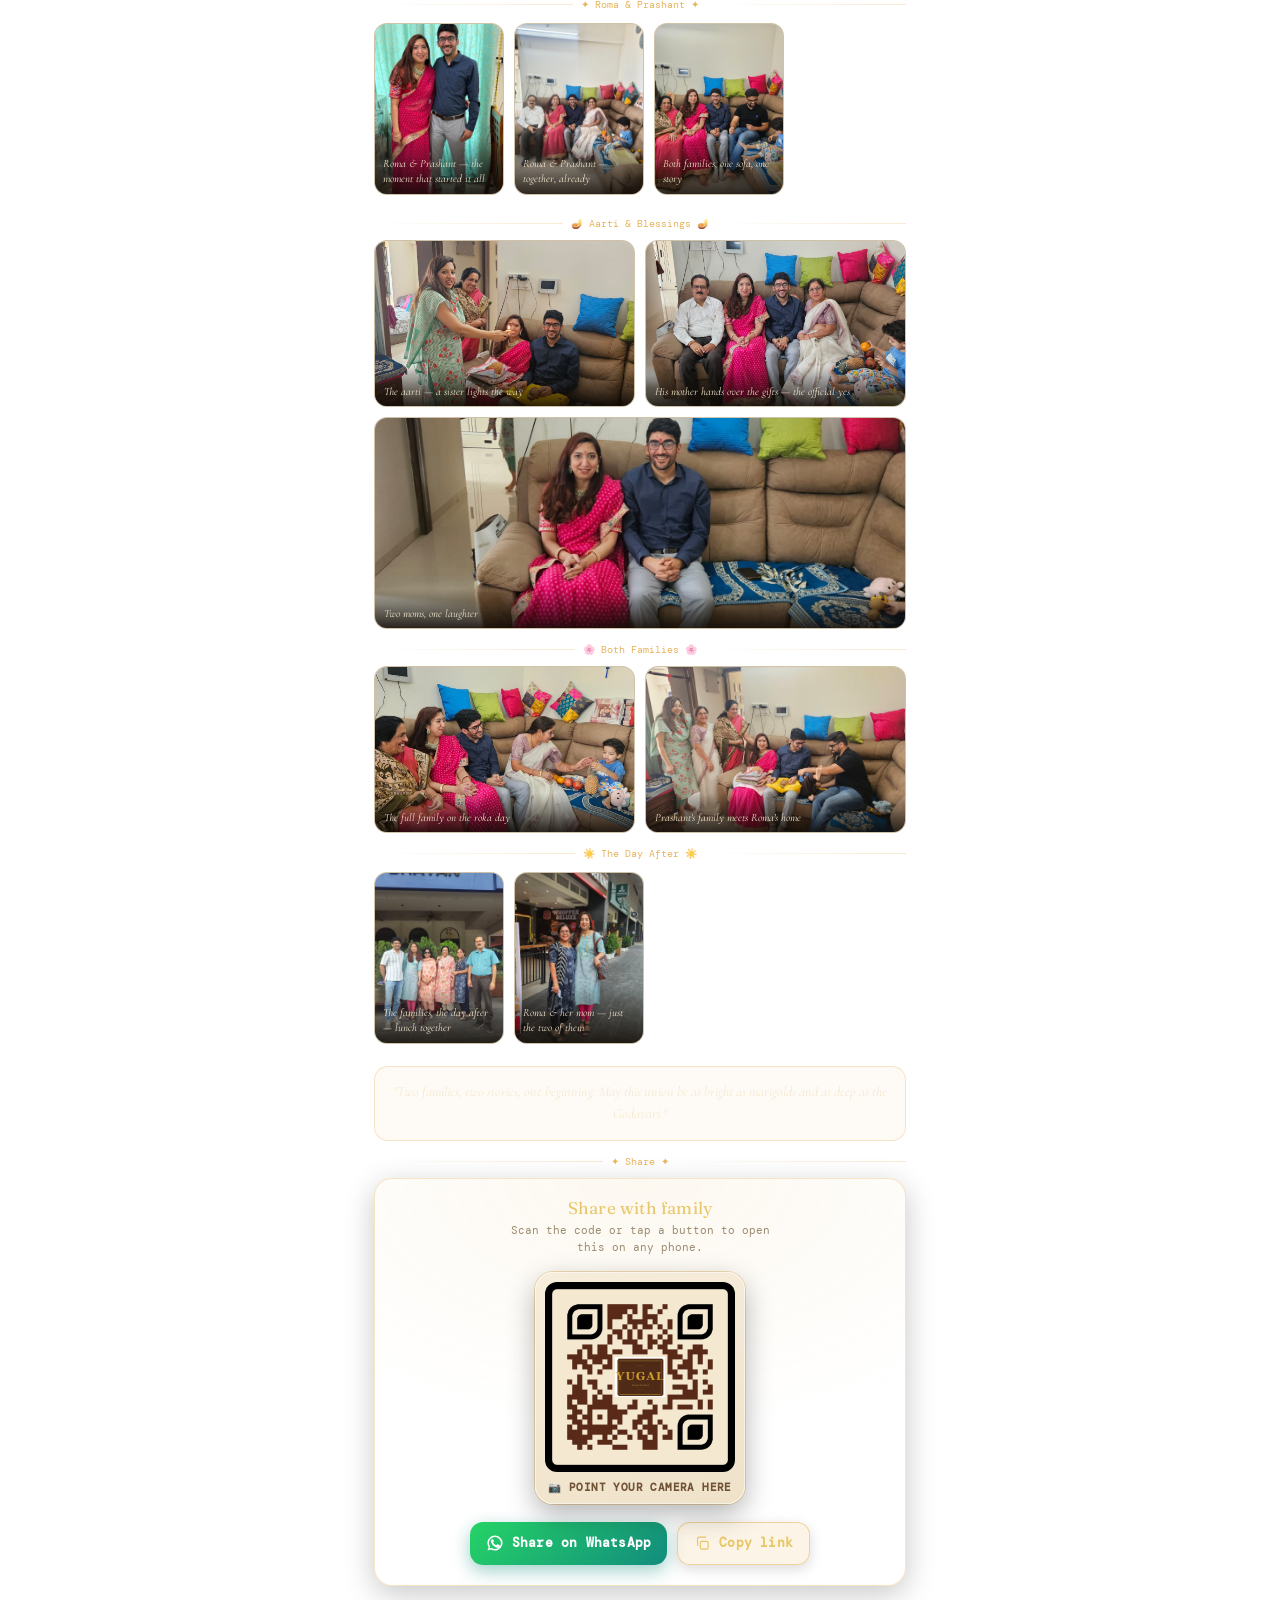
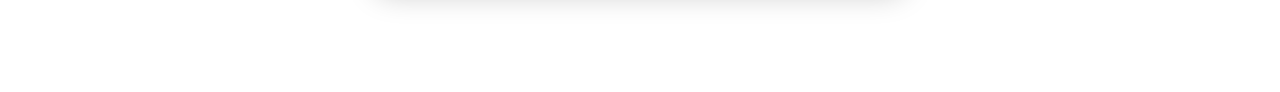
==== commit ff43b9a9: "Add files via upload" ====
--- a/index.html
+++ b/index.html
@@ -55,6 +55,10 @@
 <div class="frameL" id="frameL"></div>
 <div class="frameR" id="frameR"></div>
 <header>
+  <div class="aurora-orb ao1"></div>
+  <div class="aurora-orb ao2"></div>
+  <div class="aurora-orb ao3"></div>
+  <div class="aurora-orb ao4"></div>
   <div class="toran" id="toran"></div>
   <div class="diya-glow"></div>
   <div class="kicker" data-t="kicker">A MEETING OF TWO HOMES</div>
@@ -144,19 +148,19 @@
   </section>
 </main>
 
-<!-- FIX: Collapsed nav — 5 primary tabs + overflow "More" drawer -->
+<!-- Nav: Story · Soul · Plan · Vendors · More -->
 <nav id="navBar" role="navigation" aria-label="Main navigation">
   <button data-tab="story" class="active" onclick="show('story',this)" aria-label="Our Story">
     <svg viewBox="0 0 24 24" fill="none" stroke-width="1.6" aria-hidden="true"><path d="M12 21s-7-4.5-9.5-9C1 9 2.5 5.5 6 5.5c2 0 3.2 1.2 4 2.5.8-1.3 2-2.5 4-2.5 3.5 0 5 3.5 3.5 6.5C19 16.5 12 21 12 21z"/></svg>
     <span data-t="t_story">Story</span>
   </button>
+  <button data-tab="soul" onclick="show('soul',this)" aria-label="Soul profiles">
+    <svg viewBox="0 0 24 24" fill="none" stroke-width="1.6" aria-hidden="true"><path d="M12 3l2.5 5 5.5.8-4 3.9.9 5.5L12 21l-4.9-2.8.9-5.5-4-3.9 5.5-.8z"/></svg>
+    <span data-t="t_soul">Soul</span>
+  </button>
   <button data-tab="planner" onclick="show('planner',this)" aria-label="Planner">
     <svg viewBox="0 0 24 24" fill="none" stroke-width="1.6" aria-hidden="true"><path d="M9 11l3 3L22 4"/><path d="M21 12v7a2 2 0 0 1-2 2H5a2 2 0 0 1-2-2V5a2 2 0 0 1 2-2h11"/></svg>
     <span data-t="t_planner">Plan</span>
-  </button>
-  <button data-tab="decisions" onclick="show('decisions',this)" aria-label="Decisions">
-    <svg viewBox="0 0 24 24" fill="none" stroke-width="1.6" aria-hidden="true"><circle cx="12" cy="12" r="10"/><path d="M9 12l2 2 4-4"/></svg>
-    <span data-t="t_decisions">Decide</span>
   </button>
   <button data-tab="vendors" onclick="show('vendors',this)" aria-label="Vendors">
     <svg viewBox="0 0 24 24" fill="none" stroke-width="1.6" aria-hidden="true"><path d="M3 21h18M5 21V7l8-4v18M19 21V11l-6-4"/></svg>
@@ -169,9 +173,13 @@
   </button>
 </nav>
 
-<!-- FIX: More drawer — slides up from nav -->
+<!-- More drawer: Decisions moved in, Soul promoted to primary nav -->
 <div id="moreDrawer" class="more-drawer" aria-hidden="true" role="menu">
   <div class="more-drawer-inner">
+    <button class="more-item" data-tab="decisions" onclick="showMore('decisions')" role="menuitem">
+      <svg viewBox="0 0 24 24" fill="none" stroke-width="1.6" aria-hidden="true"><circle cx="12" cy="12" r="10"/><path d="M9 12l2 2 4-4"/></svg>
+      <span data-t="t_decisions">Decide</span>
+    </button>
     <button class="more-item" data-tab="tracker" onclick="showMore('tracker')" role="menuitem">
       <svg viewBox="0 0 24 24" fill="none" stroke-width="1.6" aria-hidden="true"><path d="M8 6h13M8 12h13M8 18h13M3 6h.01M3 12h.01M3 18h.01"/></svg>
       <span data-t="t_tracker">Tracker</span>
@@ -183,10 +191,6 @@
     <button class="more-item" data-tab="budget" onclick="showMore('budget')" role="menuitem">
       <svg viewBox="0 0 24 24" fill="none" stroke-width="1.6" aria-hidden="true"><path d="M12 1v22M17 5H9.5a3.5 3.5 0 0 0 0 7h5a3.5 3.5 0 0 1 0 7H6"/></svg>
       <span data-t="t_budget">Budget</span>
-    </button>
-    <button class="more-item" data-tab="soul" onclick="showMore('soul')" role="menuitem">
-      <svg viewBox="0 0 24 24" fill="none" stroke-width="1.6" aria-hidden="true"><path d="M12 3l2.5 5 5.5.8-4 3.9.9 5.5L12 21l-4.9-2.8.9-5.5-4-3.9 5.5-.8z"/></svg>
-      <span data-t="t_soul">Soul</span>
     </button>
     <button class="more-item" data-tab="panel-gallery" onclick="showMore('panel-gallery')" role="menuitem">
       <svg viewBox="0 0 24 24" fill="none" stroke-width="1.6" aria-hidden="true"><rect x="3" y="3" width="18" height="18" rx="2"/><path d="M3 9h18M9 21V9"/></svg>
--- a/css/enhancements.css
+++ b/css/enhancements.css
@@ -1,192 +1,162 @@
 /* =============================================================
    enhancements.css — YUGAL v2 targeted upgrades
-   Three surgical additions only. Does not override core styles.
-   1. Aurora treatment on header
-   2. Glassmorphism on .card panels
-   3. Kinetic entrance for h1 (YUGAL title)
+   1. Aurora orbs (matching preview)
+   2. Prominent diya/music button
+   3. Glass cards
+   4. Kinetic YUGAL entrance
    ============================================================= */
 
-/* ── 1. AURORA HEADER ───────────────────────────────────────── */
+/* ── AURORA ORBS ────────────────────────────────────────────── */
+.aurora-orb {
+  position: absolute;
+  border-radius: 50%;
+  pointer-events: none;
+  z-index: 0;
+}
+.ao1 {
+  width: 460px; height: 280px;
+  background: radial-gradient(ellipse, rgba(201,168,76,0.18) 0%, transparent 70%);
+  filter: blur(72px);
+  top: -90px; left: -100px;
+  animation: aoF1 13s ease-in-out infinite alternate;
+}
+.ao2 {
+  width: 340px; height: 340px;
+  background: radial-gradient(ellipse, rgba(184,92,56,0.16) 0%, transparent 70%);
+  filter: blur(64px);
+  bottom: -60px; right: -50px;
+  animation: aoF2 16s ease-in-out infinite alternate;
+}
+.ao3 {
+  width: 260px; height: 260px;
+  background: radial-gradient(ellipse, rgba(58,125,116,0.13) 0%, transparent 70%);
+  filter: blur(56px);
+  top: 40%; right: 10%;
+  animation: aoF3 11s ease-in-out infinite alternate;
+}
+.ao4 {
+  width: 180px; height: 180px;
+  background: radial-gradient(ellipse, rgba(139,70,90,0.11) 0%, transparent 70%);
+  filter: blur(48px);
+  bottom: 30%; left: 15%;
+}
+@keyframes aoF1 { from{transform:translate(0,0) scale(1)} to{transform:translate(32px,16px) scale(1.07)} }
+@keyframes aoF2 { from{transform:translate(0,0) scale(1)} to{transform:translate(-26px,22px) scale(0.94)} }
+@keyframes aoF3 { from{transform:translate(0,0)} to{transform:translate(16px,-20px)} }
+@media (prefers-reduced-motion: reduce) { .aurora-orb { animation: none !important; } }
 
-header {
-  position: relative;
-  overflow: hidden;
-  isolation: isolate;
+/* Remove old single-orb pseudo from fixes.css on larger screens */
+@media (min-width: 480px) {
+  header::before { display: none; }
 }
 
-/* Aurora layer — two slow-drifting blobs behind header content */
-header::before {
-  content: '';
-  position: absolute;
-  inset: -60px -40px;
-  z-index: 0;
-  pointer-events: none;
-  background:
-    radial-gradient(ellipse 70% 55% at 28% 50%, rgba(95, 168, 156, 0.18), transparent 65%),
-    radial-gradient(ellipse 60% 50% at 72% 40%, rgba(224, 160, 48, 0.14), transparent 60%),
-    radial-gradient(ellipse 50% 45% at 50% 85%, rgba(232, 165, 95, 0.10), transparent 60%);
-  filter: blur(22px);
-  animation: auroraDrift 12s ease-in-out infinite alternate;
-}
-
-@keyframes auroraDrift {
-  0%   { transform: translate(0, 0) scale(1); }
-  33%  { transform: translate(8px, -6px) scale(1.04); }
-  66%  { transform: translate(-10px, 4px) scale(0.97); }
-  100% { transform: translate(4px, -10px) scale(1.03); }
-}
-
-/* Subtle grain overlay on header to tie into the app's texture */
-header::after {
-  /* override the ✦ divider — keep it but shift to pseudo content on a different layer */
-  /* Using :after is already used for ✦ in styles.css — we inject via .header-aurora-grain span instead */
-}
-
-/* Re-declare the ✦ divider so our ::before doesn't conflict (styles.css uses ::after) */
-/* No conflict needed — ::before is unused by styles.css. Safe. */
-
-/* Ensure all direct header children sit above the aurora */
-header > * {
-  position: relative;
-  z-index: 2;
-}
-
-
-/* ── 2. GLASSMORPHISM CARDS ─────────────────────────────────── */
-
+/* ── GLASS CARDS ────────────────────────────────────────────── */
 .card {
-  background:
-    linear-gradient(
-      135deg,
-      rgba(255, 250, 235, 0.10) 0%,
-      rgba(255, 250, 235, 0.04) 100%
-    );
+  background: linear-gradient(
+    135deg,
+    rgba(255,250,235,0.10) 0%,
+    rgba(255,250,235,0.04) 100%
+  );
   backdrop-filter: blur(18px) saturate(120%);
   -webkit-backdrop-filter: blur(18px) saturate(120%);
-  border: 1px solid rgba(224, 160, 48, 0.22);
-  box-shadow:
-    0 8px 28px rgba(0, 0, 0, 0.28),
-    inset 0 1px 0 rgba(255, 255, 255, 0.10);
+  border: 1px solid rgba(224,160,48,0.22);
+  box-shadow: 0 8px 28px rgba(0,0,0,0.28), inset 0 1px 0 rgba(255,255,255,0.10);
   transition: box-shadow 0.22s ease, border-color 0.22s ease;
-}
-
-.card:hover {
-  box-shadow:
-    0 12px 36px rgba(0, 0, 0, 0.34),
-    inset 0 1px 0 rgba(255, 255, 255, 0.13);
-  border-color: rgba(224, 160, 48, 0.34);
-}
-
-/* Sheen sweep on hover — one light pane crossing the card */
-.card {
   position: relative;
   overflow: hidden;
 }
-
 .card::before {
   content: '';
   position: absolute;
   inset: 0;
-  background: linear-gradient(
-    110deg,
-    transparent 30%,
-    rgba(255, 255, 255, 0.06) 50%,
-    transparent 70%
-  );
+  background: linear-gradient(110deg, transparent 30%, rgba(255,255,255,0.055) 50%, transparent 70%);
   transform: translateX(-100%);
   transition: transform 0.5s ease;
   pointer-events: none;
   z-index: 1;
 }
-
-.card:hover::before {
-  transform: translateX(100%);
+@media (hover: hover) {
+  .card:hover { box-shadow: 0 12px 36px rgba(0,0,0,0.34), inset 0 1px 0 rgba(255,255,255,0.13); border-color: rgba(224,160,48,0.34); }
+  .card:hover::before { transform: translateX(100%); }
+}
+@media (hover: none) { .card::before { display: none; } }
+@supports not (backdrop-filter: blur(1px)) {
+  .card { background: rgba(22,14,8,0.88); }
 }
 
-/* Glass also on .opt (voting options) and .blessing-card */
 .opt {
   backdrop-filter: blur(14px) saturate(115%);
   -webkit-backdrop-filter: blur(14px) saturate(115%);
-  background:
-    linear-gradient(
-      135deg,
-      rgba(255, 250, 235, 0.08) 0%,
-      rgba(255, 250, 235, 0.03) 100%
-    );
-  border-color: rgba(224, 160, 48, 0.20);
+  background: linear-gradient(135deg, rgba(255,250,235,0.08) 0%, rgba(255,250,235,0.03) 100%);
+  border-color: rgba(224,160,48,0.20);
 }
 
-/* Low-end Android: backdrop-filter is heavy — drop gracefully */
-@supports not (backdrop-filter: blur(1px)) {
-  .card {
-    background: rgba(30, 20, 12, 0.82);
-  }
-  .opt {
-    background: rgba(30, 20, 12, 0.75);
-  }
+/* ── KINETIC YUGAL TITLE ────────────────────────────────────── */
+h1.disp {
+  animation: yugalEntrance 1.1s cubic-bezier(0.16,1,0.3,1) both;
+  animation-delay: 0.15s;
+}
+@keyframes yugalEntrance {
+  0%   { opacity:0; transform:translateY(16px) scale(0.93); letter-spacing:0.32em; filter:blur(5px); }
+  60%  { opacity:1; filter:blur(0); }
+  100% { opacity:1; transform:translateY(0) scale(1); letter-spacing:normal; filter:blur(0); }
+}
+@media (prefers-reduced-motion: reduce) {
+  h1.disp { animation: none; }
 }
 
+/* ── PROMINENT DIYA MUSIC BUTTON ────────────────────────────── */
+#musicToggle {
+  /* Override existing fixed-position button to be more visible */
+  position: fixed !important;
+  bottom: 74px !important;
+  right: 16px !important;
+  z-index: 55 !important;
+  /* Larger, labeled pill shape */
+  width: auto !important;
+  height: auto !important;
+  padding: 10px 16px 10px 13px !important;
+  border-radius: 50px !important;
+  display: flex !important;
+  align-items: center !important;
+  gap: 8px !important;
+  /* Gold glow treatment */
+  background: rgba(20,12,6,0.88) !important;
+  border: 1px solid rgba(224,160,48,0.45) !important;
+  box-shadow: 0 4px 20px rgba(0,0,0,0.38), 0 0 0 0 rgba(224,160,48,0) !important;
+  transition: box-shadow 0.3s ease, border-color 0.3s ease !important;
+  cursor: pointer !important;
+  backdrop-filter: blur(12px) !important;
+  -webkit-backdrop-filter: blur(12px) !important;
+}
+#musicToggle::after {
+  content: 'Play shehnai';
+  font-family: 'DM Mono', monospace;
+  font-size: 10px;
+  letter-spacing: 0.04em;
+  color: rgba(224,160,48,0.85);
+  white-space: nowrap;
+}
+#musicToggle.playing::after {
+  content: 'Shehnai on';
+  color: var(--teal);
+}
+#musicToggle.playing {
+  border-color: rgba(95,168,156,0.55) !important;
+  box-shadow: 0 4px 20px rgba(0,0,0,0.38), 0 0 18px rgba(95,168,156,0.22) !important;
+  animation: diyaPulse 2.8s ease-in-out infinite !important;
+}
+@keyframes diyaPulse {
+  0%,100% { box-shadow: 0 4px 20px rgba(0,0,0,0.38), 0 0 18px rgba(95,168,156,0.22); }
+  50%      { box-shadow: 0 4px 20px rgba(0,0,0,0.38), 0 0 28px rgba(95,168,156,0.38); }
+}
+@media (prefers-reduced-motion: reduce) {
+  #musicToggle.playing { animation: none !important; }
+}
+/* Hide the old tooltip since label is now inline */
+.mt-tip { display: none !important; }
 
-/* ── 3. KINETIC YUGAL TITLE ─────────────────────────────────── */
-
-h1.disp {
-  animation: yugalEntrance 1.1s cubic-bezier(0.16, 1, 0.3, 1) both;
-  animation-delay: 0.1s;
+/* Desktop — shift left of column edge */
+@media (min-width: 760px) {
+  #musicToggle { right: calc(50% - 280px + 16px) !important; }
 }
-
-@keyframes yugalEntrance {
-  0% {
-    opacity: 0;
-    transform: translateY(18px) scale(0.92);
-    letter-spacing: 0.35em;
-    filter: blur(6px);
-  }
-  60% {
-    opacity: 1;
-    filter: blur(0);
-  }
-  100% {
-    opacity: 1;
-    transform: translateY(0) scale(1);
-    letter-spacing: normal;
-    filter: blur(0);
-  }
-}
-
-/* After entrance, YUGAL does a very subtle breathing scale */
-h1.disp::after {
-  /* No pseudo needed — we use the element itself */
-}
-
-/* Only run the kinetic animation after the entrance overlay has cleared */
-/* (entrance overlay already handles the splash screen; this is the in-header h1) */
-
-/* Reduced motion: skip the kinetics, just fade in */
-@media (prefers-reduced-motion: reduce) {
-  h1.disp {
-    animation: yugalFadeOnly 0.4s ease both;
-  }
-  @keyframes yugalFadeOnly {
-    from { opacity: 0; }
-    to   { opacity: 1; }
-  }
-  header::before {
-    animation: none;
-  }
-  .card::before {
-    display: none;
-  }
-}
-
-/* Mobile: no hover states, disable sheen (saves paint) */
-@media (hover: none) {
-  .card::before {
-    display: none;
-  }
-  .card:hover {
-    box-shadow:
-      0 8px 28px rgba(0, 0, 0, 0.28),
-      inset 0 1px 0 rgba(255, 255, 255, 0.10);
-    border-color: rgba(224, 160, 48, 0.22);
-  }
-}
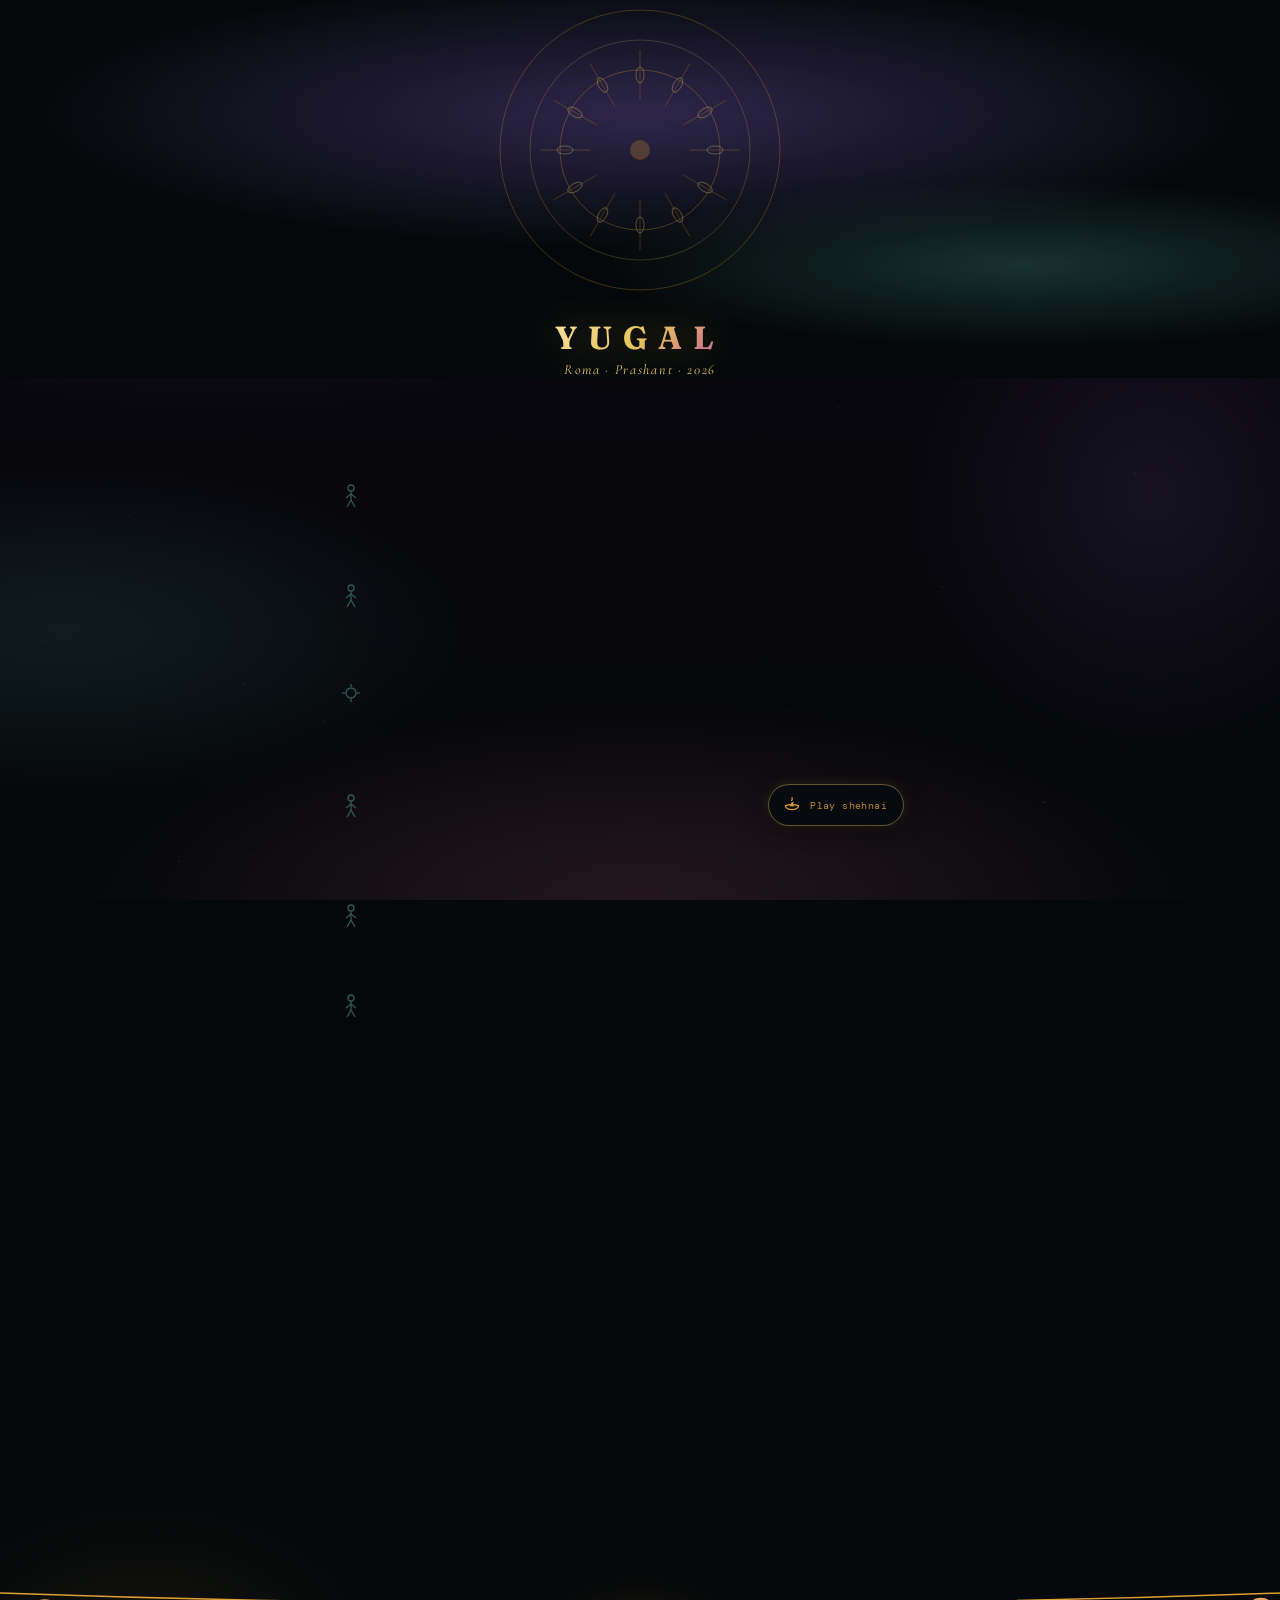
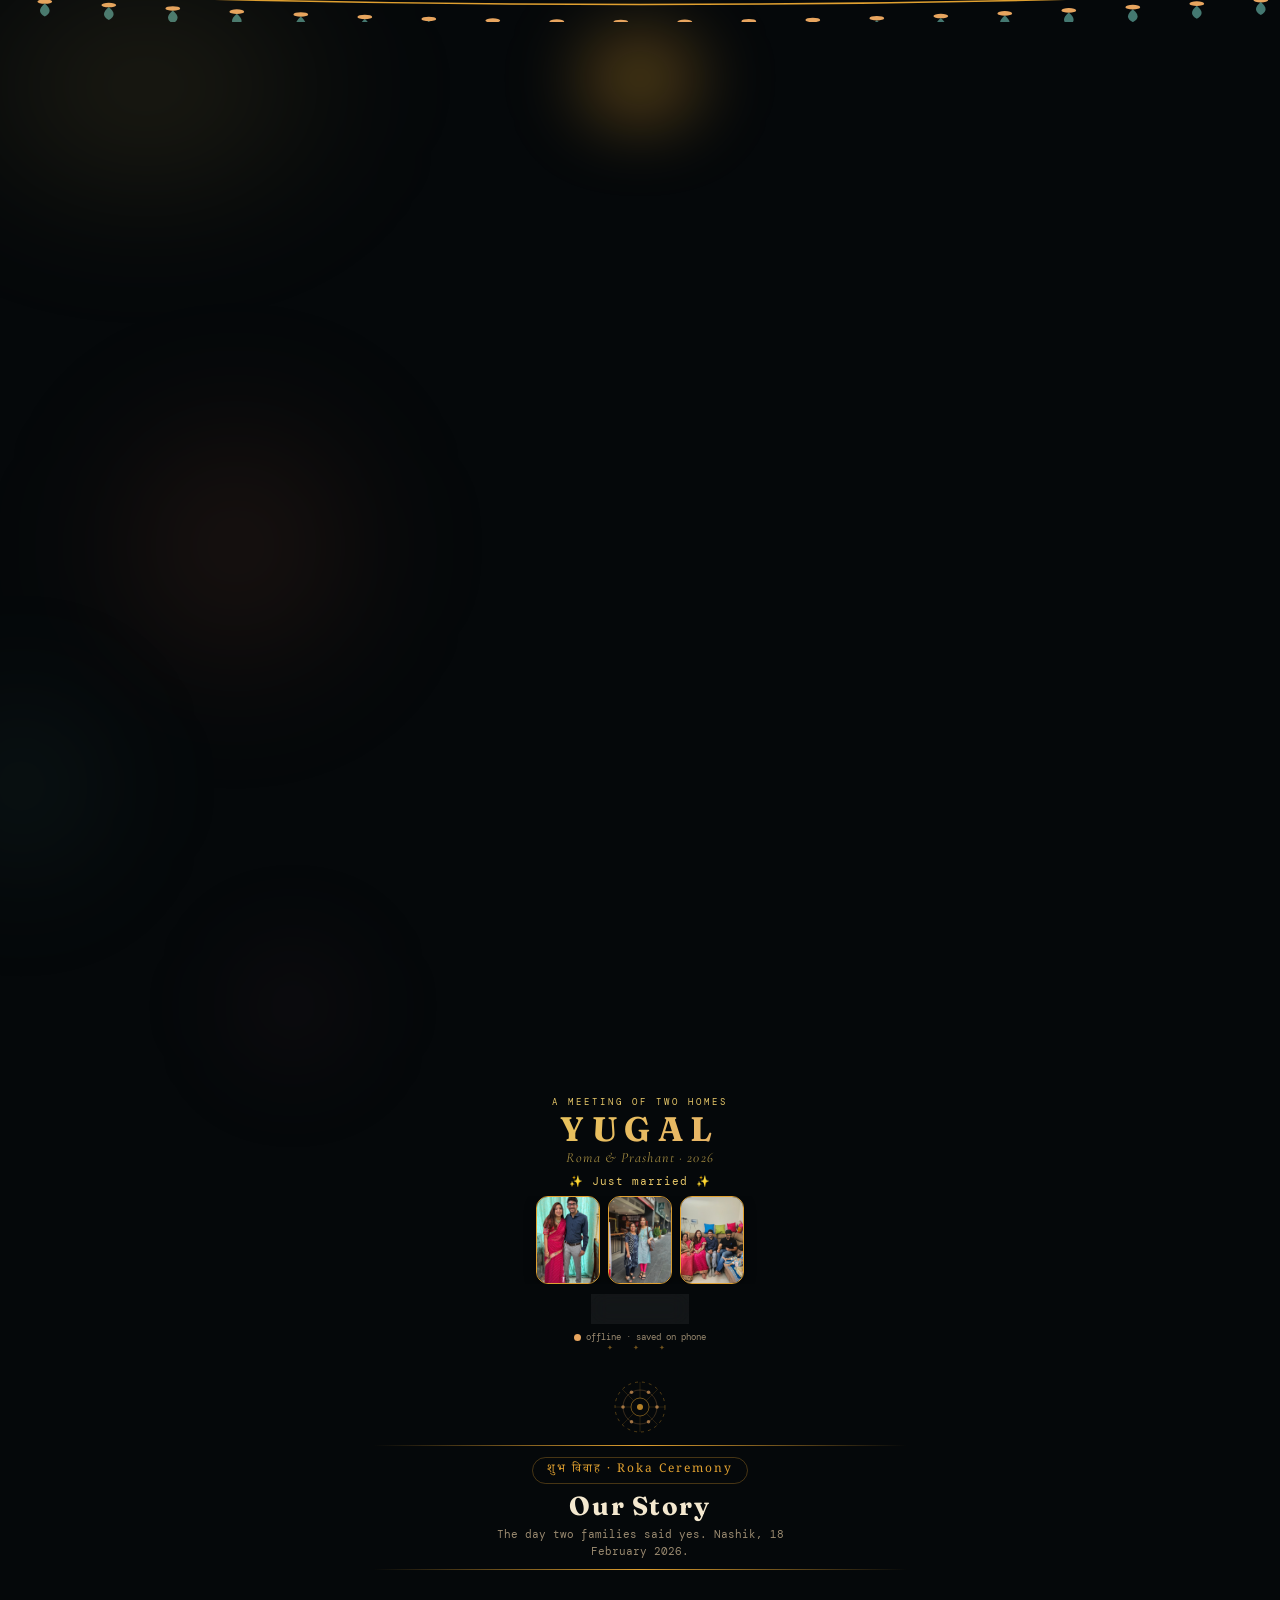
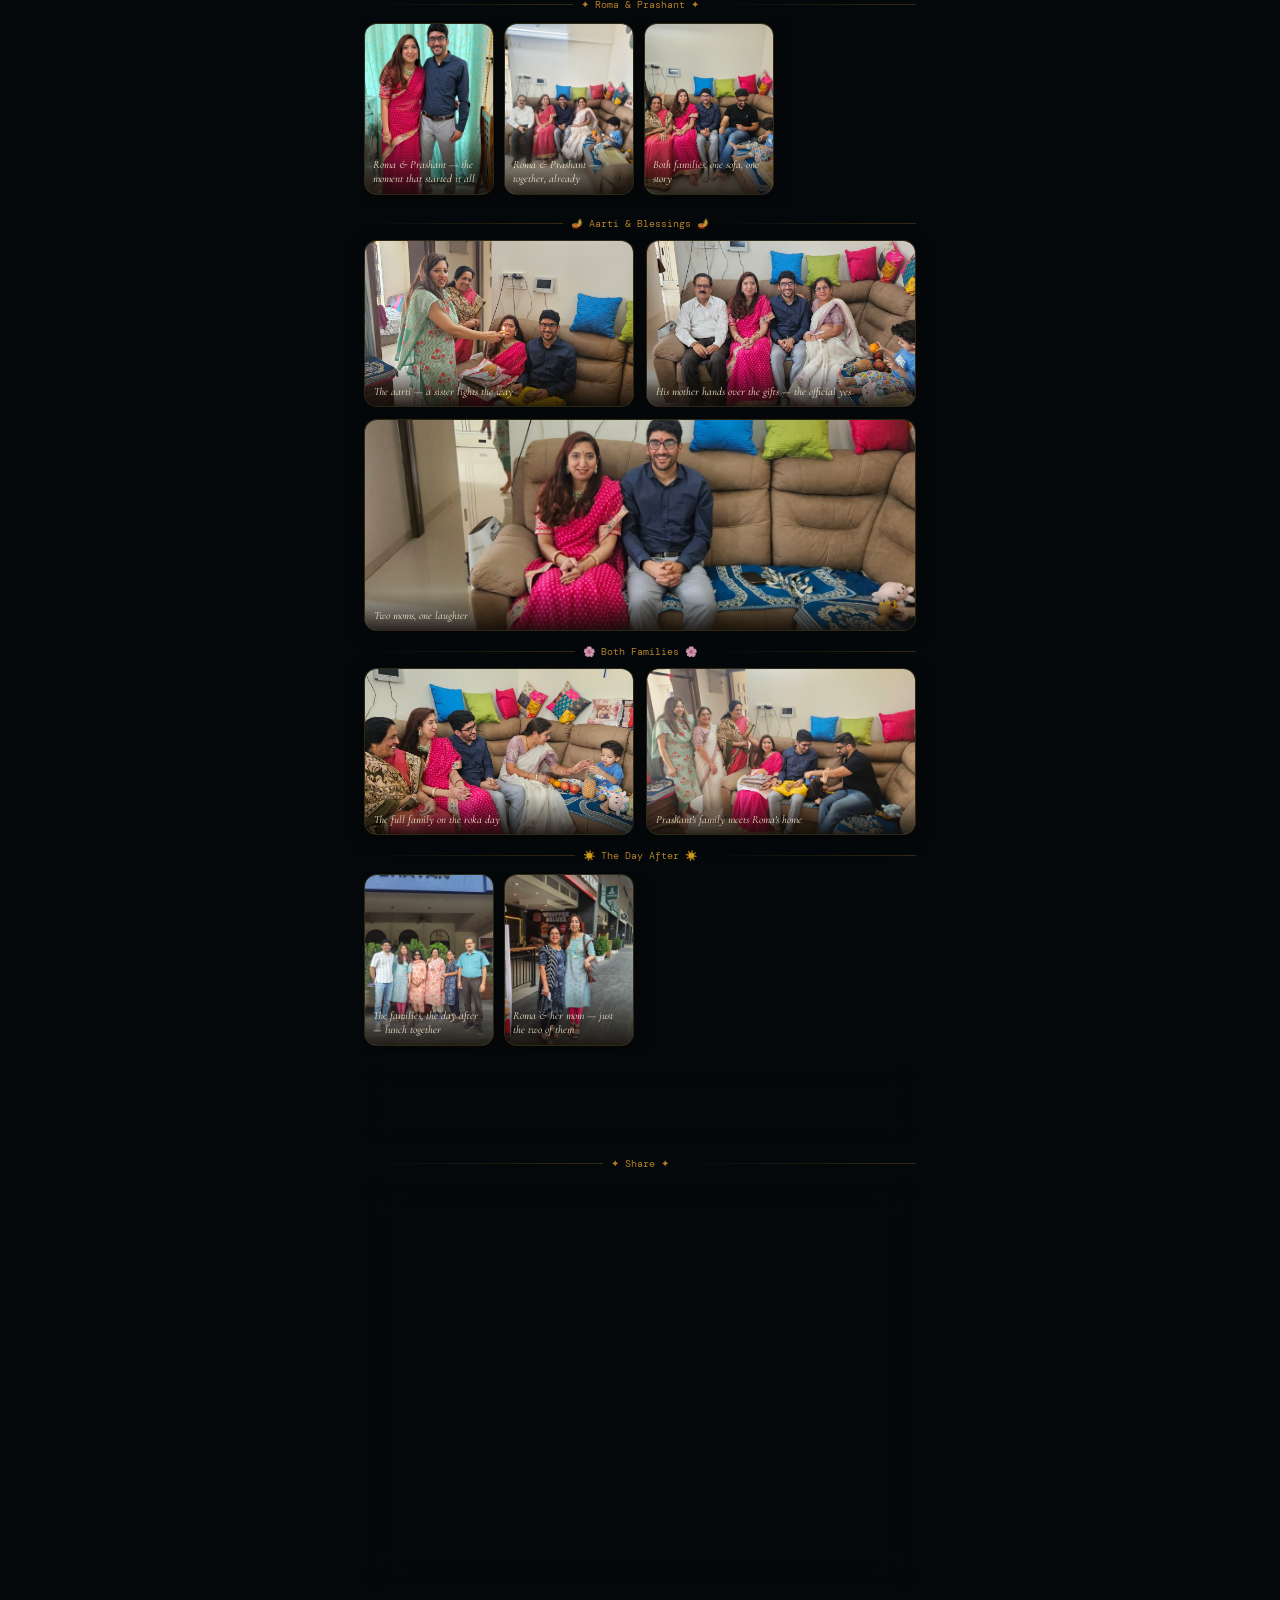
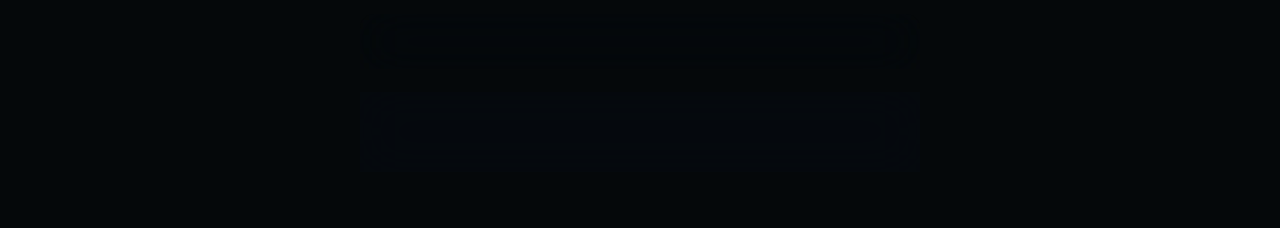
==== commit 0f593980: "Add files via upload" ====
--- a/index.html
+++ b/index.html
@@ -38,6 +38,7 @@
 <link rel="stylesheet" href="./css/styles.css">
 <link rel="stylesheet" href="./css/fixes.css">
 <link rel="stylesheet" href="./css/enhancements.css">
+<link rel="stylesheet" href="./css/aurora.css">
 
 <!-- ===== Supabase JS v2 (CDN). Falls back to localStorage if unavailable. ===== -->
 <script src="https://cdn.jsdelivr.net/npm/@supabase/supabase-js@2"></script>
--- a/css/aurora.css
+++ b/css/aurora.css
@@ -0,0 +1,471 @@
+/* =============================================================
+   aurora.css — YUGAL Dark Aurora UI (2026 king aesthetic)
+   Layers on top of styles.css + fixes.css + enhancements.css.
+   Zero breaking changes — purely additive overrides.
+   ============================================================= */
+
+/* ── ROOT AURORA PALETTE ────────────────────────────────────── */
+:root {
+  --au-ink:        #f4e8cf;
+  --au-gold:       #e8c55a;
+  --au-gold-dim:   rgba(232,197,90,.22);
+  --au-teal:       #5fd4c4;
+  --au-rose:       #c46090;
+  --au-violet:     #7a5fc4;
+  --au-deep:       #05080a;
+  --au-glass:      rgba(255,255,255,0.055);
+  --au-glass-b:    rgba(255,255,255,0.10);
+  --au-border:     rgba(232,197,90,0.20);
+  --au-border-h:   rgba(232,197,90,0.38);
+  --au-blur:       20px;
+  --au-sat:        130%;
+}
+
+/* ── BODY — true deep-space base ───────────────────────────── */
+body {
+  background: #05080a !important;
+  background-attachment: fixed !important;
+}
+
+/* Animated full-viewport aurora layer behind everything */
+body::before {
+  content: '';
+  position: fixed;
+  inset: 0;
+  z-index: 0;
+  pointer-events: none;
+  background:
+    radial-gradient(ellipse 70% 55% at 18% 12%,  rgba(122,95,196,0.22) 0%, transparent 65%),
+    radial-gradient(ellipse 55% 45% at 82% 8%,   rgba(93,212,196,0.18) 0%, transparent 60%),
+    radial-gradient(ellipse 80% 40% at 50% 100%,  rgba(196,96,144,0.16) 0%, transparent 55%),
+    radial-gradient(ellipse 40% 60% at 90% 55%,   rgba(122,95,196,0.12) 0%, transparent 50%),
+    radial-gradient(ellipse 60% 35% at 5% 70%,    rgba(93,212,196,0.10) 0%, transparent 55%),
+    linear-gradient(180deg, #060b10 0%, #08060c 40%, #05080a 100%);
+  animation: auroraShift 22s ease-in-out infinite alternate;
+}
+@keyframes auroraShift {
+  0%   { opacity: 1; filter: hue-rotate(0deg); }
+  33%  { opacity: .92; filter: hue-rotate(14deg); }
+  66%  { opacity: .96; filter: hue-rotate(-10deg); }
+  100% { opacity: 1; filter: hue-rotate(8deg); }
+}
+@media (prefers-reduced-motion: reduce) {
+  body::before { animation: none; }
+}
+
+/* Keep main content above aurora */
+.petal-layer, .frameL, .frameR, main, header, nav, #entranceOverlay,
+.more-drawer, .more-backdrop, .modal, .lightbox, #musicToggle { position: relative; z-index: 2; }
+body::before { z-index: 0; }
+
+/* ── HEADER — aurora glow crown ────────────────────────────── */
+header {
+  background: transparent !important;
+  padding-top: 48px !important;
+}
+
+/* Hero aurora spotlight behind YUGAL wordmark */
+header::after {
+  /* keep existing ✦ divider — just style the aurora spotlight via ao orbs */
+  z-index: 0;
+}
+
+h1.disp {
+  font-size: 34px !important;
+  letter-spacing: 0.22em !important;
+  color: transparent !important;
+  background: linear-gradient(135deg, #f4e0a0 0%, var(--au-gold) 40%, #e8a870 70%, #c46090 100%);
+  -webkit-background-clip: text;
+  background-clip: text;
+  text-shadow: none !important;
+  filter: drop-shadow(0 0 18px rgba(232,197,90,0.35));
+}
+body.lang-hi h1.disp, body.lang-mr h1.disp {
+  background: none !important;
+  -webkit-background-clip: unset;
+  background-clip: unset;
+  color: var(--au-gold) !important;
+}
+
+.sub {
+  color: rgba(232,197,90,0.7) !important;
+  letter-spacing: 0.08em;
+}
+
+.countdown .cd-num {
+  color: var(--au-teal) !important;
+  text-shadow: 0 0 12px rgba(93,212,196,0.45);
+}
+
+/* ── GLASS CARDS — deep aurora glass ───────────────────────── */
+.card {
+  background: linear-gradient(
+    135deg,
+    rgba(255,255,255,0.07) 0%,
+    rgba(255,255,255,0.03) 100%
+  ) !important;
+  backdrop-filter: blur(var(--au-blur)) saturate(var(--au-sat)) !important;
+  -webkit-backdrop-filter: blur(var(--au-blur)) saturate(var(--au-sat)) !important;
+  border: 1px solid var(--au-border) !important;
+  box-shadow:
+    0 8px 32px rgba(0,0,0,0.45),
+    0 1px 0 rgba(255,255,255,0.08) inset,
+    0 0 0 1px rgba(122,95,196,0.08) inset !important;
+  border-radius: 18px !important;
+}
+
+/* Remove the old rangoli ::before strip from enhancements — keep glass clean */
+.card::before {
+  background-image: none !important;
+  background: linear-gradient(
+    110deg,
+    transparent 20%,
+    rgba(255,255,255,0.05) 50%,
+    transparent 80%
+  ) !important;
+  top: 0 !important; left: 0 !important; right: 0 !important;
+  height: 100% !important;
+  opacity: 1 !important;
+  pointer-events: none;
+  z-index: 1;
+}
+
+/* Aurora tint on card hover */
+@media (hover: hover) {
+  .card:hover {
+    border-color: var(--au-border-h) !important;
+    box-shadow:
+      0 12px 40px rgba(0,0,0,0.5),
+      0 0 0 1px rgba(93,212,196,0.12) inset,
+      0 0 28px rgba(122,95,196,0.1) !important;
+  }
+}
+
+/* ── OPT cards (decisions) ──────────────────────────────────── */
+.opt {
+  background: linear-gradient(135deg, rgba(255,255,255,0.065) 0%, rgba(255,255,255,0.025) 100%) !important;
+  backdrop-filter: blur(16px) saturate(120%) !important;
+  -webkit-backdrop-filter: blur(16px) saturate(120%) !important;
+  border-color: rgba(232,197,90,0.18) !important;
+  border-radius: 14px !important;
+}
+.opt.voted {
+  border-color: rgba(93,212,196,0.40) !important;
+  box-shadow: 0 0 0 1px rgba(93,212,196,0.15) inset !important;
+}
+
+/* ── RSVP / WISH / VENDOR cards ─────────────────────────────── */
+.rsvp-card, .wish, .rsvp-summary {
+  background: linear-gradient(135deg, rgba(255,255,255,0.065) 0%, rgba(255,255,255,0.025) 100%) !important;
+  backdrop-filter: blur(18px) saturate(var(--au-sat)) !important;
+  -webkit-backdrop-filter: blur(18px) saturate(var(--au-sat)) !important;
+  border-color: var(--au-border) !important;
+  border-radius: 16px !important;
+}
+
+/* ── BANNER ─────────────────────────────────────────────────── */
+.banner {
+  background: rgba(196,96,144,0.08) !important;
+  border-color: rgba(196,96,144,0.30) !important;
+  color: #e8b0d0 !important;
+  backdrop-filter: blur(12px) !important;
+  border-radius: 13px !important;
+}
+
+/* ── NAV — aurora glass pill ────────────────────────────────── */
+nav#navBar {
+  background: rgba(6,10,14,0.72) !important;
+  backdrop-filter: blur(24px) saturate(160%) !important;
+  -webkit-backdrop-filter: blur(24px) saturate(160%) !important;
+  border-top: 1px solid rgba(232,197,90,0.15) !important;
+  box-shadow: 0 -1px 0 rgba(93,212,196,0.08), 0 -8px 32px rgba(0,0,0,0.4) !important;
+}
+
+/* Active tab — aurora gold glow */
+nav#navBar button.active {
+  color: var(--au-gold) !important;
+  text-shadow: 0 0 8px rgba(232,197,90,0.6);
+}
+nav#navBar button.active::after {
+  background: var(--au-gold) !important;
+  box-shadow: 0 0 6px rgba(232,197,90,0.8);
+  width: 5px !important;
+  height: 5px !important;
+}
+
+/* ── MORE DRAWER — aurora glass ─────────────────────────────── */
+.more-drawer-inner {
+  background: rgba(6,10,14,0.88) !important;
+  backdrop-filter: blur(24px) saturate(160%) !important;
+  -webkit-backdrop-filter: blur(24px) saturate(160%) !important;
+  border-top: 1px solid rgba(232,197,90,0.18) !important;
+  border-radius: 24px 24px 0 0 !important;
+}
+.more-item:hover, .more-item:active {
+  background: rgba(232,197,90,0.10) !important;
+  color: var(--au-gold) !important;
+}
+.more-item.active { color: var(--au-gold) !important; }
+
+/* ── INPUTS — aurora glass ──────────────────────────────────── */
+.addrow input,
+.rsvp-add input,
+#newWish {
+  background: rgba(255,255,255,0.05) !important;
+  border-color: rgba(232,197,90,0.22) !important;
+  backdrop-filter: blur(10px) !important;
+  -webkit-backdrop-filter: blur(10px) !important;
+  color: var(--au-ink) !important;
+  border-radius: 13px !important;
+  transition: border-color 0.22s, box-shadow 0.22s;
+}
+.addrow input:focus,
+.rsvp-add input:focus,
+#newWish:focus {
+  border-color: rgba(93,212,196,0.55) !important;
+  box-shadow: 0 0 0 3px rgba(93,212,196,0.12) !important;
+  outline: none !important;
+}
+
+.addrow button, .rsvp-add button {
+  background: linear-gradient(135deg, var(--au-teal), #3ab8a8) !important;
+  color: #05080a !important;
+  border-radius: 13px !important;
+  box-shadow: 0 4px 16px rgba(93,212,196,0.30) !important;
+  font-weight: 700;
+}
+
+/* ── VOTE BUTTON ────────────────────────────────────────────── */
+.votebtn {
+  border-color: rgba(93,212,196,0.45) !important;
+  color: var(--au-teal) !important;
+  backdrop-filter: blur(8px) !important;
+  border-radius: 20px !important;
+}
+.opt.voted .votebtn {
+  background: rgba(93,212,196,0.18) !important;
+  color: var(--au-teal) !important;
+  border-color: var(--au-teal) !important;
+}
+
+/* ── BAR GRADIENTS (decisions + compat) ─────────────────────── */
+.bar > i {
+  background: linear-gradient(90deg, var(--au-teal), var(--au-gold)) !important;
+}
+.compat-bar > i {
+  background: linear-gradient(90deg, var(--au-violet), var(--au-teal), var(--au-gold)) !important;
+}
+
+/* ── PROGRESS RINGS ─────────────────────────────────────────── */
+.pring svg circle:last-of-type {
+  filter: drop-shadow(0 0 4px rgba(232,197,90,0.5));
+}
+
+/* ── SOUL CARDS — tinted aurora glass ──────────────────────── */
+.soul-card {
+  background: linear-gradient(135deg, rgba(255,255,255,0.065) 0%, rgba(255,255,255,0.025) 100%) !important;
+  backdrop-filter: blur(16px) !important;
+  -webkit-backdrop-filter: blur(16px) !important;
+  border-color: var(--au-border) !important;
+}
+.hd-block {
+  background: linear-gradient(135deg, rgba(93,212,196,0.09), rgba(232,197,90,0.07)) !important;
+  border-color: rgba(93,212,196,0.28) !important;
+  backdrop-filter: blur(14px) !important;
+  -webkit-backdrop-filter: blur(14px) !important;
+}
+.soul-thread {
+  background: linear-gradient(135deg, rgba(122,95,196,0.12), rgba(93,212,196,0.07)) !important;
+  border-color: rgba(122,95,196,0.38) !important;
+  backdrop-filter: blur(14px) !important;
+  -webkit-backdrop-filter: blur(14px) !important;
+}
+.soul-oneline {
+  background: linear-gradient(135deg, rgba(232,197,90,0.07), rgba(196,96,144,0.06)) !important;
+  border-color: rgba(232,197,90,0.25) !important;
+  backdrop-filter: blur(12px) !important;
+  -webkit-backdrop-filter: blur(12px) !important;
+}
+.puja-border {
+  background: linear-gradient(135deg, rgba(122,95,196,0.14), rgba(196,96,144,0.10)) !important;
+  border-color: rgba(232,197,90,0.25) !important;
+  backdrop-filter: blur(12px) !important;
+  -webkit-backdrop-filter: blur(12px) !important;
+}
+
+/* ── RASHI TILES ────────────────────────────────────────────── */
+.rashi-tile {
+  background: linear-gradient(135deg, rgba(255,255,255,0.07) 0%, rgba(255,255,255,0.03) 100%) !important;
+  backdrop-filter: blur(14px) !important;
+  -webkit-backdrop-filter: blur(14px) !important;
+  border-color: var(--au-border) !important;
+  border-radius: 14px !important;
+}
+
+/* ── WHO MODAL ──────────────────────────────────────────────── */
+.mbox {
+  background: rgba(6,10,14,0.90) !important;
+  backdrop-filter: blur(28px) saturate(160%) !important;
+  -webkit-backdrop-filter: blur(28px) saturate(160%) !important;
+  border: 1px solid var(--au-border) !important;
+  border-radius: 22px !important;
+  box-shadow: 0 24px 60px rgba(0,0,0,0.6), 0 0 0 1px rgba(122,95,196,0.12) !important;
+}
+
+/* ── LIGHTBOX ───────────────────────────────────────────────── */
+.lightbox {
+  background: rgba(4,6,10,0.96) !important;
+  backdrop-filter: blur(8px) !important;
+  -webkit-backdrop-filter: blur(8px) !important;
+}
+.lb-img {
+  box-shadow: 0 8px 40px rgba(0,0,0,0.7), 0 0 0 1px rgba(232,197,90,0.14) !important;
+}
+.lb-nav button {
+  background: rgba(255,255,255,0.06) !important;
+  border-color: rgba(232,197,90,0.25) !important;
+  backdrop-filter: blur(10px) !important;
+}
+.lb-nav button:hover {
+  background: rgba(232,197,90,0.12) !important;
+  border-color: var(--au-gold) !important;
+}
+
+/* ── ENTRANCE OVERLAY — aurora entrance ─────────────────────── */
+#entranceOverlay {
+  background: radial-gradient(ellipse 80% 60% at 50% 30%, rgba(122,95,196,0.35) 0%, transparent 60%),
+              radial-gradient(ellipse 60% 40% at 80% 70%, rgba(93,212,196,0.2) 0%, transparent 55%),
+              #05080a !important;
+}
+#entranceWord {
+  background: linear-gradient(135deg, #f4e0a0, var(--au-gold), #c46090);
+  -webkit-background-clip: text;
+  background-clip: text;
+  color: transparent !important;
+  filter: drop-shadow(0 0 20px rgba(232,197,90,0.4));
+}
+
+/* ── GALLERY ────────────────────────────────────────────────── */
+.gallery-card {
+  background: rgba(255,255,255,0.055) !important;
+  backdrop-filter: blur(16px) !important;
+  -webkit-backdrop-filter: blur(16px) !important;
+  border-color: var(--au-border) !important;
+  border-radius: 16px !important;
+}
+.gallery-add {
+  background: rgba(255,255,255,0.04) !important;
+  backdrop-filter: blur(12px) !important;
+  -webkit-backdrop-filter: blur(12px) !important;
+  border-radius: 16px !important;
+}
+.hs-item, .sg-item {
+  border-color: rgba(232,197,90,0.18) !important;
+  box-shadow: 0 4px 16px rgba(0,0,0,0.4) !important;
+}
+
+/* ── BLESSING CARD ──────────────────────────────────────────── */
+.blessing-card {
+  background: linear-gradient(135deg, rgba(122,95,196,0.10) 0%, rgba(232,197,90,0.06) 100%) !important;
+  border-color: rgba(122,95,196,0.28) !important;
+  backdrop-filter: blur(18px) !important;
+  -webkit-backdrop-filter: blur(18px) !important;
+}
+
+/* ── SHARE CARD ─────────────────────────────────────────────── */
+.share-card {
+  background: linear-gradient(135deg, rgba(255,255,255,0.06) 0%, rgba(255,255,255,0.025) 100%) !important;
+  backdrop-filter: blur(18px) !important;
+  -webkit-backdrop-filter: blur(18px) !important;
+  border-color: rgba(232,197,90,0.24) !important;
+  border-radius: 20px !important;
+}
+
+/* ── MUSIC TOGGLE ───────────────────────────────────────────── */
+#musicToggle {
+  background: rgba(6,10,14,0.82) !important;
+  border-color: rgba(232,197,90,0.40) !important;
+  box-shadow: 0 4px 20px rgba(0,0,0,0.5), 0 0 12px rgba(232,197,90,0.15) !important;
+}
+#musicToggle.playing {
+  border-color: rgba(93,212,196,0.55) !important;
+  box-shadow: 0 4px 20px rgba(0,0,0,0.5), 0 0 20px rgba(93,212,196,0.25) !important;
+}
+
+/* ── VENDOR STATUS CHIPS ────────────────────────────────────── */
+.s-wait    { background: rgba(232,197,90,0.12)  !important; color: var(--au-gold)  !important; }
+.s-replied { background: rgba(93,212,196,0.14)  !important; color: var(--au-teal)  !important; }
+.s-booked  { background: rgba(93,212,196,0.85)  !important; color: #05080a !important; font-weight: 700 !important; }
+
+/* ── LANG SWITCH ────────────────────────────────────────────── */
+.lang-switch {
+  background: rgba(255,255,255,0.06) !important;
+  border: 1px solid rgba(232,197,90,0.18) !important;
+  backdrop-filter: blur(10px) !important;
+  -webkit-backdrop-filter: blur(10px) !important;
+}
+.lang-switch button.on,
+.lang-switch button[aria-pressed="true"] {
+  background: linear-gradient(135deg, var(--au-gold), #e8a870) !important;
+  color: #05080a !important;
+}
+
+/* ── SKIP LINK / WHO BADGE ──────────────────────────────────── */
+.who-badge {
+  background: rgba(255,255,255,0.05) !important;
+  border-color: rgba(232,197,90,0.20) !important;
+  backdrop-filter: blur(8px) !important;
+}
+.who-badge:hover { background: rgba(232,197,90,0.10) !important; }
+
+/* ── SKELETON SHIMMER — aurora tint ─────────────────────────── */
+.skel-row {
+  background: linear-gradient(90deg,
+    rgba(122,95,196,0.07) 25%,
+    rgba(122,95,196,0.14) 50%,
+    rgba(122,95,196,0.07) 75%) !important;
+  background-size: 200% 100% !important;
+}
+
+/* ── EMPTY STATE HINT ───────────────────────────────────────── */
+.empty-state-hint {
+  background: rgba(122,95,196,0.05) !important;
+  border-color: rgba(122,95,196,0.18) !important;
+}
+
+/* ── OWNER PILLS ────────────────────────────────────────────── */
+.owner {
+  backdrop-filter: blur(6px) !important;
+  border-radius: 13px !important;
+  font-size: 9.5px !important;
+}
+
+/* ── STORY BLESSING ─────────────────────────────────────────── */
+.story-blessing {
+  background: linear-gradient(135deg, rgba(196,96,144,0.07), rgba(122,95,196,0.07)) !important;
+  border-color: rgba(196,96,144,0.22) !important;
+  backdrop-filter: blur(12px) !important;
+  -webkit-backdrop-filter: blur(12px) !important;
+}
+
+/* ── SCROLLBAR — minimal aurora ─────────────────────────────── */
+::-webkit-scrollbar { width: 4px; height: 4px; }
+::-webkit-scrollbar-track { background: transparent; }
+::-webkit-scrollbar-thumb { background: rgba(232,197,90,0.22); border-radius: 4px; }
+::-webkit-scrollbar-thumb:hover { background: rgba(232,197,90,0.42); }
+
+/* ── DESKTOP BENTO HINT ─────────────────────────────────────── */
+@media (min-width: 760px) {
+  main { max-width: 580px; }
+  .rashi-row { grid-template-columns: 1fr 1fr; gap: 12px; }
+  .soul-cards { grid-template-columns: 1fr 1fr; gap: 12px; }
+  .soul-cards .soul-thread { grid-column: 1 / -1; }
+  .soul-cards .soul-oneline { grid-column: 1 / -1; }
+  .sg2 { gap: 12px; }
+}
+
+/* ── FOCUS VISIBLE — aurora ring ────────────────────────────── */
+button:focus-visible, input:focus-visible {
+  outline: 2px solid rgba(93,212,196,0.7) !important;
+  outline-offset: 2px;
+}
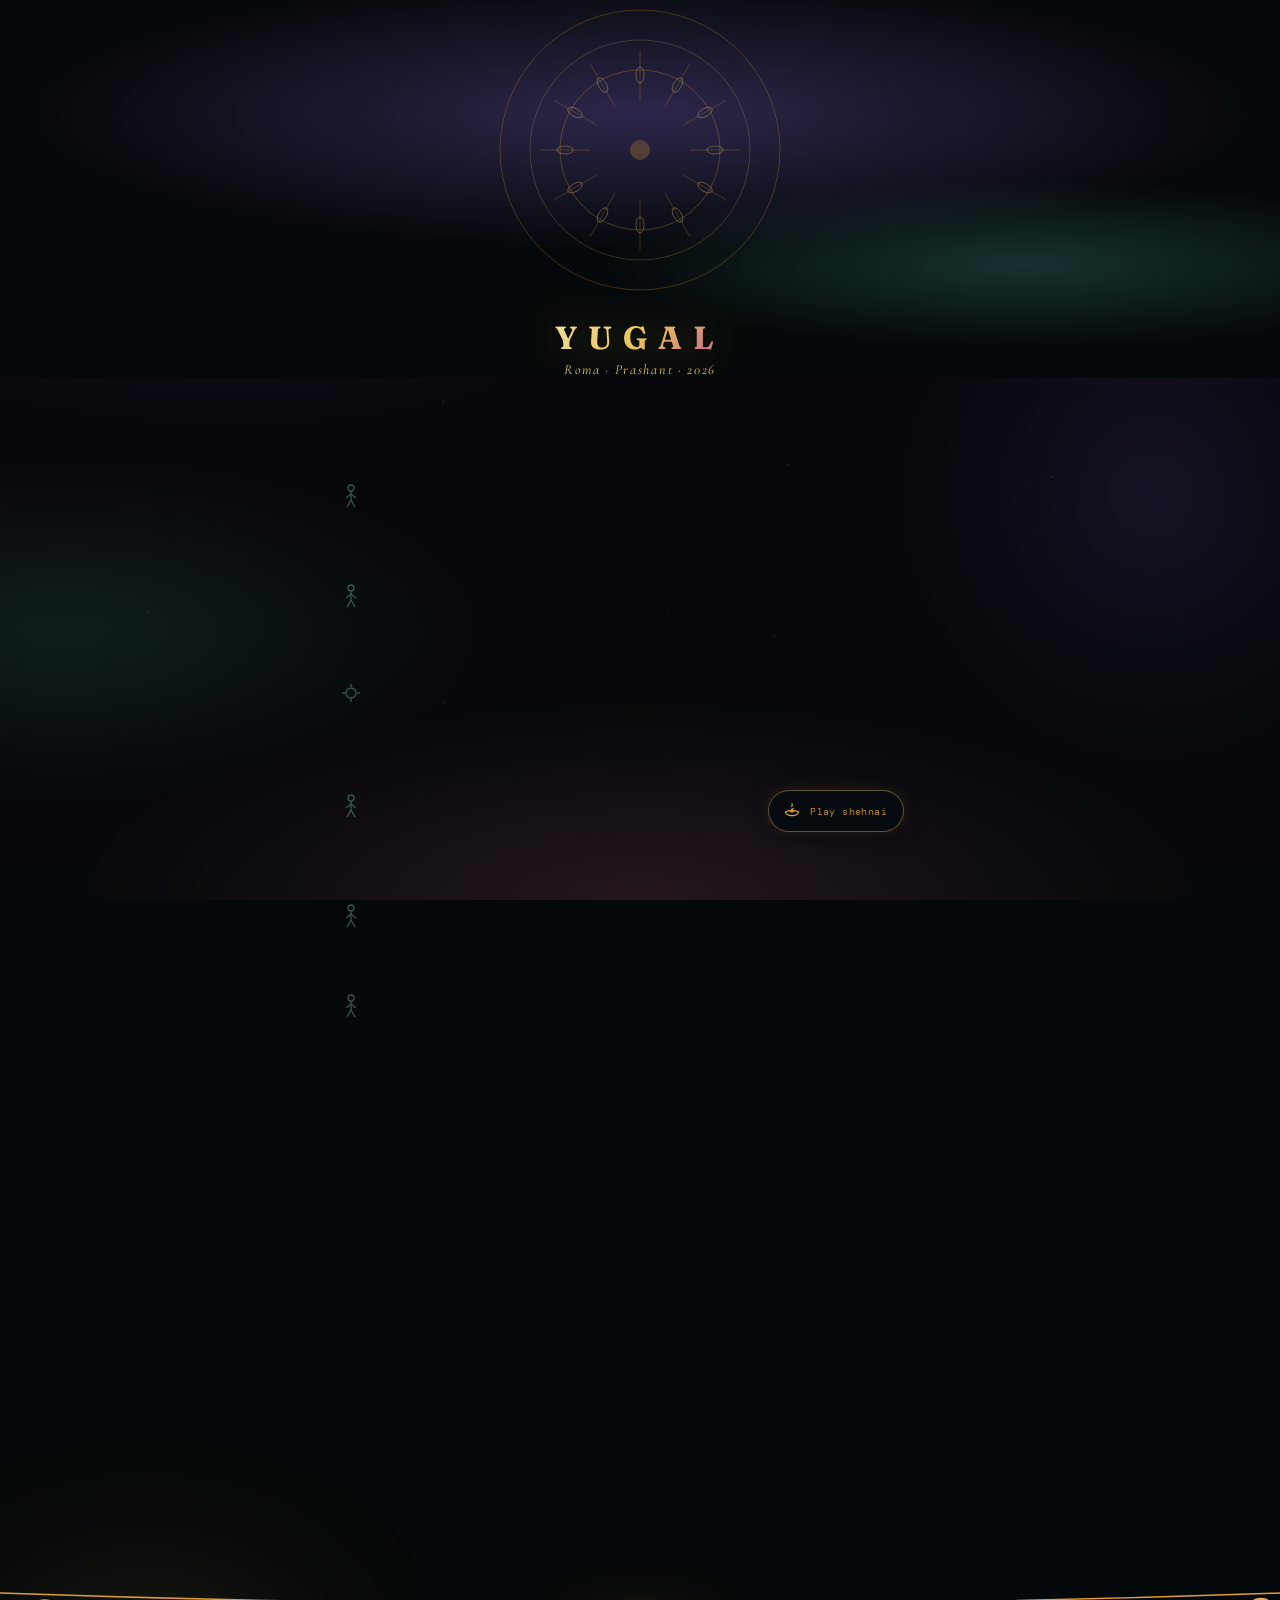
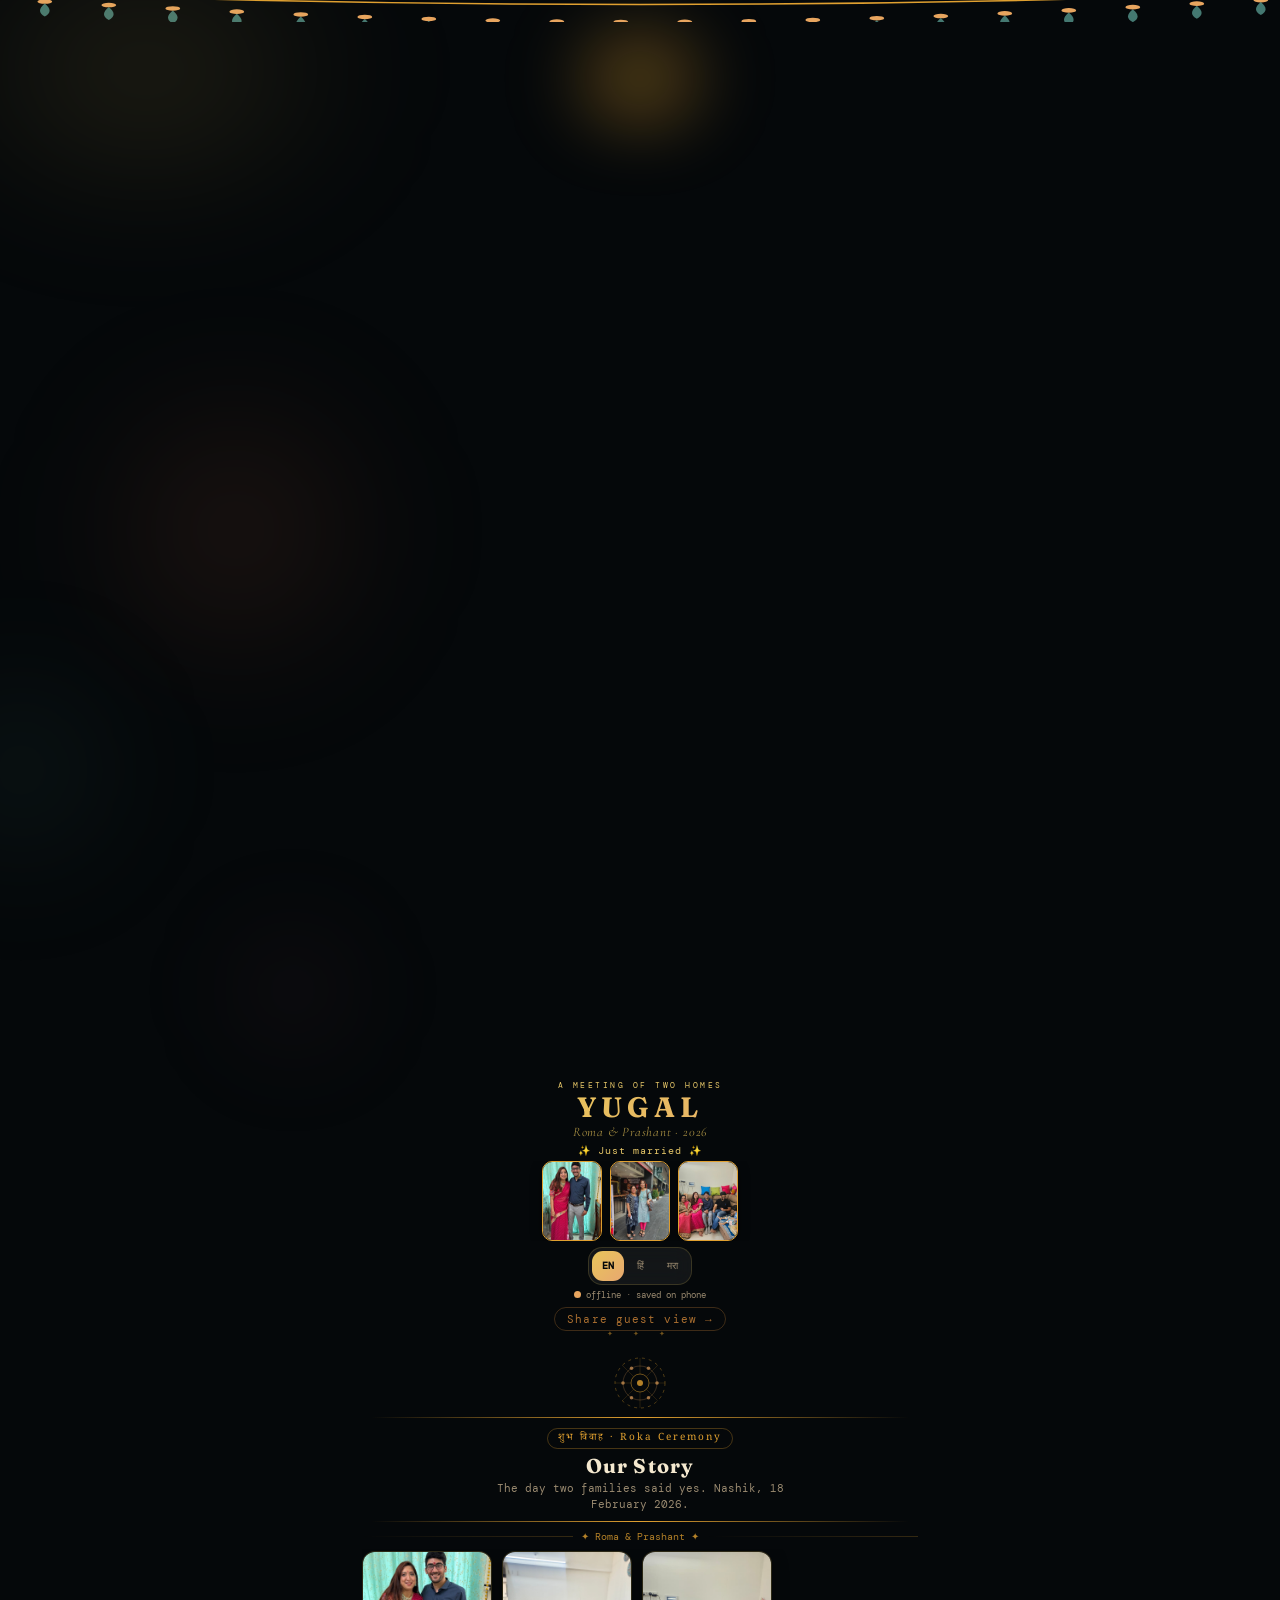
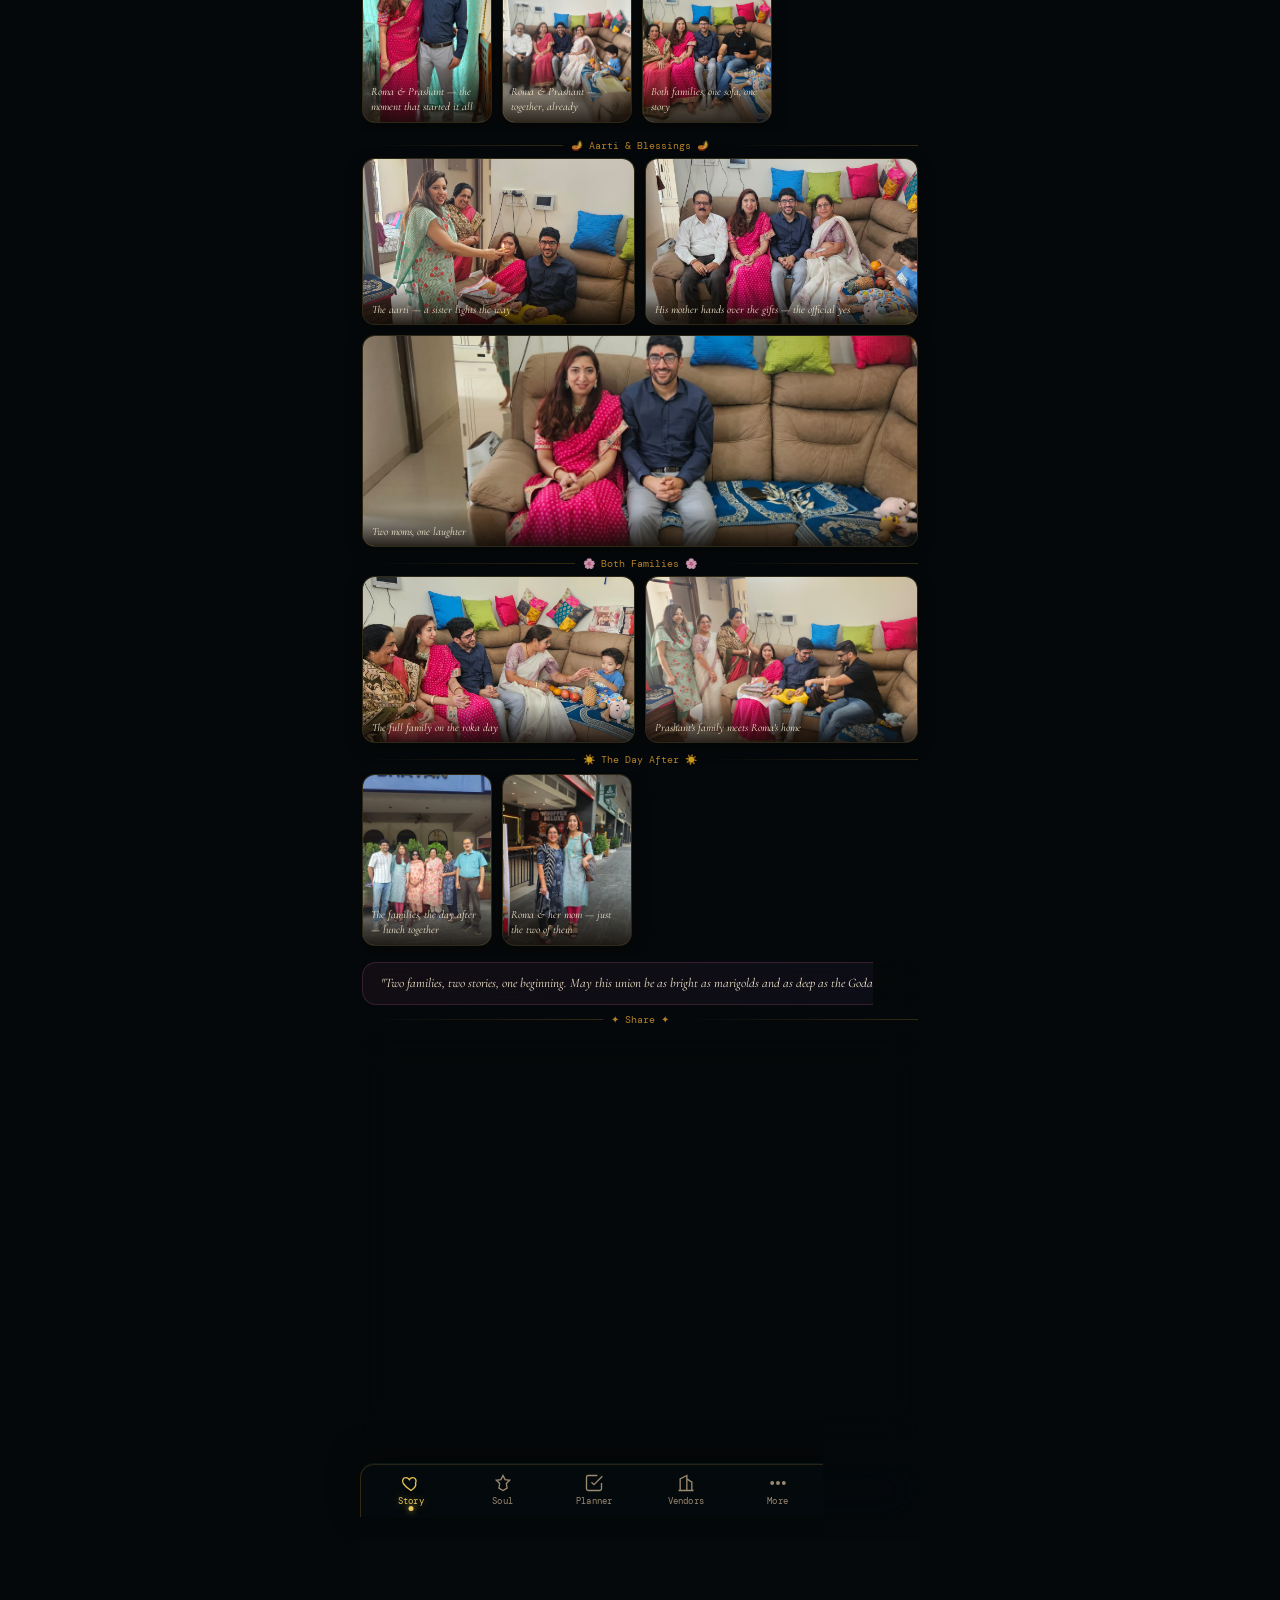
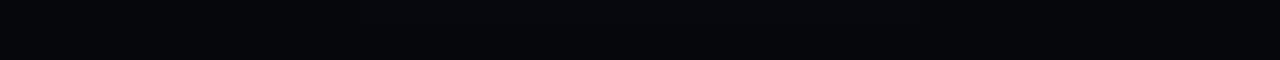
==== commit 363f6c82: "Add files via upload" ====
--- a/index.html
+++ b/index.html
@@ -77,6 +77,11 @@
     <button class="whoBtn" id="whoBtn" onclick="openWho()" data-t="iam" aria-label="Choose your family">I am …</button>
   </div>
   <div class="sync"><span class="dot" id="syncDot"></span><span id="syncTxt">…</span></div>
+  <div style="text-align:center;padding:6px 0 2px;">
+    <a href="./guest" style="font-size:11px;letter-spacing:0.1em;color:#d4893a;text-decoration:none;opacity:0.8;display:inline-block;padding:4px 12px;border:0.5px solid rgba(212,137,58,0.35);border-radius:20px;">
+      Share guest view &rarr;
+    </a>
+  </div>
 </header>
 <main>
   <div id="cfgBanner" class="banner" style="display:none;"></div>
--- a/css/aurora.css
+++ b/css/aurora.css
@@ -1,33 +1,32 @@
 /* =============================================================
-   aurora.css — YUGAL Dark Aurora UI (2026 king aesthetic)
-   Layers on top of styles.css + fixes.css + enhancements.css.
-   Zero breaking changes — purely additive overrides.
+   aurora.css — YUGAL Dark Aurora UI  v2
+   Fixes: header gap, reel height, body padding, Story intro,
+          nav height, mobile UX.
    ============================================================= */
 
 /* ── ROOT AURORA PALETTE ────────────────────────────────────── */
 :root {
-  --au-ink:        #f4e8cf;
-  --au-gold:       #e8c55a;
-  --au-gold-dim:   rgba(232,197,90,.22);
-  --au-teal:       #5fd4c4;
-  --au-rose:       #c46090;
-  --au-violet:     #7a5fc4;
-  --au-deep:       #05080a;
-  --au-glass:      rgba(255,255,255,0.055);
-  --au-glass-b:    rgba(255,255,255,0.10);
-  --au-border:     rgba(232,197,90,0.20);
-  --au-border-h:   rgba(232,197,90,0.38);
-  --au-blur:       20px;
-  --au-sat:        130%;
-}
-
-/* ── BODY — true deep-space base ───────────────────────────── */
+  --au-ink:     #f4e8cf;
+  --au-gold:    #e8c55a;
+  --au-teal:    #5fd4c4;
+  --au-rose:    #c46090;
+  --au-violet:  #7a5fc4;
+  --au-deep:    #05080a;
+  --au-border:  rgba(232,197,90,0.20);
+  --au-border-h:rgba(232,197,90,0.38);
+  --au-blur:    20px;
+  --au-sat:     130%;
+}
+
+/* ── BODY ───────────────────────────────────────────────────── */
 body {
   background: #05080a !important;
   background-attachment: fixed !important;
-}
-
-/* Animated full-viewport aurora layer behind everything */
+  /* FIXED: was 80px — reduced so content is closer to nav */
+  padding-bottom: 64px !important;
+}
+
+/* Animated full-viewport aurora */
 body::before {
   content: '';
   position: fixed;
@@ -44,41 +43,53 @@
   animation: auroraShift 22s ease-in-out infinite alternate;
 }
 @keyframes auroraShift {
-  0%   { opacity: 1; filter: hue-rotate(0deg); }
-  33%  { opacity: .92; filter: hue-rotate(14deg); }
-  66%  { opacity: .96; filter: hue-rotate(-10deg); }
-  100% { opacity: 1; filter: hue-rotate(8deg); }
-}
-@media (prefers-reduced-motion: reduce) {
-  body::before { animation: none; }
-}
-
-/* Keep main content above aurora */
-.petal-layer, .frameL, .frameR, main, header, nav, #entranceOverlay,
-.more-drawer, .more-backdrop, .modal, .lightbox, #musicToggle { position: relative; z-index: 2; }
-body::before { z-index: 0; }
-
-/* ── HEADER — aurora glow crown ────────────────────────────── */
+  0%   { opacity:1; filter:hue-rotate(0deg); }
+  33%  { opacity:.92; filter:hue-rotate(14deg); }
+  66%  { opacity:.96; filter:hue-rotate(-10deg); }
+  100% { opacity:1; filter:hue-rotate(8deg); }
+}
+@media (prefers-reduced-motion:reduce) { body::before { animation:none; } }
+
+/* Z-index stack */
+.petal-layer,.frameL,.frameR,main,header,nav,#entranceOverlay,
+.more-drawer,.more-backdrop,.modal,.lightbox,#musicToggle { position:relative; z-index:2; }
+body::before { z-index:0; }
+
+/* ── HEADER — compact, no gap ───────────────────────────────── */
 header {
   background: transparent !important;
-  padding-top: 48px !important;
-}
-
-/* Hero aurora spotlight behind YUGAL wordmark */
-header::after {
-  /* keep existing ✦ divider — just style the aurora spotlight via ao orbs */
-  z-index: 0;
-}
-
+  /* FIXED: was 42px → much tighter on mobile */
+  padding: 28px 14px 8px !important;
+}
+
+/* ── REEL — smaller so it doesn't eat screen ─────────────────── */
+/* FIXED: 88px reel frames → 60px; hides on very small phones */
+.reel-frame {
+  width: 52px !important;
+  height: 68px !important;
+  border-radius: 10px !important;
+}
+.header-reel {
+  margin: 4px 0 0 !important;
+  padding: 0 10px !important;
+}
+@media (max-width: 380px) {
+  /* Hide reel entirely on small phones to reclaim ~80px */
+  .header-reel { display: none !important; }
+}
+
+/* ── H1 gradient wordmark ───────────────────────────────────── */
 h1.disp {
-  font-size: 34px !important;
-  letter-spacing: 0.22em !important;
+  font-size: 28px !important;
+  letter-spacing: 0.18em !important;
   color: transparent !important;
   background: linear-gradient(135deg, #f4e0a0 0%, var(--au-gold) 40%, #e8a870 70%, #c46090 100%);
   -webkit-background-clip: text;
   background-clip: text;
   text-shadow: none !important;
-  filter: drop-shadow(0 0 18px rgba(232,197,90,0.35));
+  filter: drop-shadow(0 0 16px rgba(232,197,90,0.30));
+  /* Tighten vertical margins */
+  margin: 2px 0 1px !important;
 }
 body.lang-hi h1.disp, body.lang-mr h1.disp {
   background: none !important;
@@ -87,17 +98,133 @@
   color: var(--au-gold) !important;
 }
 
+.kicker {
+  font-size: 8px !important;
+  letter-spacing: 2.5px !important;
+  margin-bottom: 0 !important;
+}
 .sub {
   color: rgba(232,197,90,0.7) !important;
-  letter-spacing: 0.08em;
-}
-
+  letter-spacing: 0.06em;
+  font-size: 13px !important;
+  margin: 0 !important;
+}
+.countdown {
+  margin-top: 4px !important;
+  font-size: 10px !important;
+}
 .countdown .cd-num {
   color: var(--au-teal) !important;
-  text-shadow: 0 0 12px rgba(93,212,196,0.45);
-}
-
-/* ── GLASS CARDS — deep aurora glass ───────────────────────── */
+  font-size: 16px !important;
+  text-shadow: 0 0 10px rgba(93,212,196,0.45);
+}
+.controls {
+  margin-top: 6px !important;
+  gap: 6px !important;
+}
+.sync {
+  margin-top: 4px !important;
+}
+
+/* ── MAIN — tighter top padding ────────────────────────────── */
+main {
+  padding: 4px 12px 16px !important;
+}
+
+/* ── NAV — compact, glass pill ─────────────────────────────── */
+nav#navBar {
+  background: rgba(6,10,14,0.82) !important;
+  backdrop-filter: blur(24px) saturate(160%) !important;
+  -webkit-backdrop-filter: blur(24px) saturate(160%) !important;
+  border-top: 1px solid rgba(232,197,90,0.15) !important;
+  box-shadow: 0 -1px 0 rgba(93,212,196,0.08), 0 -8px 32px rgba(0,0,0,0.4) !important;
+  /* FIXED: tighter padding so nav takes less vertical space */
+  padding: 4px 4px calc(4px + env(safe-area-inset-bottom)) !important;
+}
+nav#navBar button {
+  font-size: 8px !important;
+  padding: 4px 2px !important;
+  min-height: 44px; /* WCAG touch target */
+}
+nav#navBar button svg {
+  width: 20px !important;
+  height: 20px !important;
+}
+nav#navBar button.active {
+  color: var(--au-gold) !important;
+  text-shadow: 0 0 8px rgba(232,197,90,0.55);
+}
+nav#navBar button.active::after {
+  background: var(--au-gold) !important;
+  box-shadow: 0 0 6px rgba(232,197,90,0.8);
+  width: 5px !important;
+  height: 5px !important;
+}
+
+/* ── MUSIC TOGGLE — move up now nav is smaller ──────────────── */
+#musicToggle {
+  bottom: 68px !important;
+  background: rgba(6,10,14,0.82) !important;
+  border-color: rgba(232,197,90,0.40) !important;
+  box-shadow: 0 4px 20px rgba(0,0,0,0.5), 0 0 12px rgba(232,197,90,0.15) !important;
+}
+#musicToggle.playing {
+  border-color: rgba(93,212,196,0.55) !important;
+  box-shadow: 0 4px 20px rgba(0,0,0,0.5), 0 0 20px rgba(93,212,196,0.25) !important;
+}
+@media (min-width:760px) {
+  #musicToggle { right: calc(50% - 280px + 16px) !important; bottom: 68px !important; }
+}
+
+/* ── STORY TAB — reduce intro bloat ────────────────────────── */
+/* The SVG rangoli + tag + h2 + rule were 80px+ before first photo */
+#story > div:first-child {
+  padding: 8px 8px 0 !important;
+}
+.story-tag-dev {
+  font-size: 10px !important;
+  padding: 2px 10px !important;
+  margin-bottom: 4px !important;
+}
+.story-h2 {
+  font-size: 20px !important;
+  margin: 0 0 2px !important;
+}
+.story-rule {
+  margin: 6px 0 !important;
+}
+.sdivider {
+  margin: 8px 0 6px !important;
+}
+/* Tighten story blessing */
+.story-blessing {
+  padding: 10px !important;
+  margin: 8px 0 !important;
+  background: linear-gradient(135deg, rgba(196,96,144,0.07), rgba(122,95,196,0.07)) !important;
+  border-color: rgba(196,96,144,0.22) !important;
+  backdrop-filter: blur(12px) !important;
+  -webkit-backdrop-filter: blur(12px) !important;
+}
+.story-blessing p {
+  font-size: 13px !important;
+}
+
+/* Photo scroll items — slightly shorter on mobile */
+.hs-item img { height: 140px !important; }
+@media (min-width:480px) { .hs-item img { height: 170px !important; } }
+
+/* ── PLANNER — tighten blessing card gap ───────────────────── */
+.blessing-card {
+  padding: 10px 14px !important;
+  margin-bottom: 8px !important;
+  background: linear-gradient(135deg, rgba(122,95,196,0.10) 0%, rgba(232,197,90,0.06) 100%) !important;
+  border-color: rgba(122,95,196,0.28) !important;
+  backdrop-filter: blur(18px) !important;
+  -webkit-backdrop-filter: blur(18px) !important;
+}
+.blessing-text { font-size: 15px !important; }
+
+/* ── CARDS — aurora glass ───────────────────────────────────── */
 .card {
   background: linear-gradient(
     135deg,
@@ -113,8 +240,6 @@
     0 0 0 1px rgba(122,95,196,0.08) inset !important;
   border-radius: 18px !important;
 }
-
-/* Remove the old rangoli ::before strip from enhancements — keep glass clean */
 .card::before {
   background-image: none !important;
   background: linear-gradient(
@@ -123,15 +248,11 @@
     rgba(255,255,255,0.05) 50%,
     transparent 80%
   ) !important;
-  top: 0 !important; left: 0 !important; right: 0 !important;
-  height: 100% !important;
-  opacity: 1 !important;
-  pointer-events: none;
-  z-index: 1;
-}
-
-/* Aurora tint on card hover */
-@media (hover: hover) {
+  top:0 !important; left:0 !important; right:0 !important;
+  height:100% !important; opacity:1 !important;
+  pointer-events:none; z-index:1;
+}
+@media (hover:hover) {
   .card:hover {
     border-color: var(--au-border-h) !important;
     box-shadow:
@@ -141,7 +262,7 @@
   }
 }
 
-/* ── OPT cards (decisions) ──────────────────────────────────── */
+/* ── OPT / RSVP / WISH / VENDOR ─────────────────────────────── */
 .opt {
   background: linear-gradient(135deg, rgba(255,255,255,0.065) 0%, rgba(255,255,255,0.025) 100%) !important;
   backdrop-filter: blur(16px) saturate(120%) !important;
@@ -153,8 +274,6 @@
   border-color: rgba(93,212,196,0.40) !important;
   box-shadow: 0 0 0 1px rgba(93,212,196,0.15) inset !important;
 }
-
-/* ── RSVP / WISH / VENDOR cards ─────────────────────────────── */
 .rsvp-card, .wish, .rsvp-summary {
   background: linear-gradient(135deg, rgba(255,255,255,0.065) 0%, rgba(255,255,255,0.025) 100%) !important;
   backdrop-filter: blur(18px) saturate(var(--au-sat)) !important;
@@ -172,35 +291,15 @@
   border-radius: 13px !important;
 }
 
-/* ── NAV — aurora glass pill ────────────────────────────────── */
-nav#navBar {
-  background: rgba(6,10,14,0.72) !important;
-  backdrop-filter: blur(24px) saturate(160%) !important;
-  -webkit-backdrop-filter: blur(24px) saturate(160%) !important;
-  border-top: 1px solid rgba(232,197,90,0.15) !important;
-  box-shadow: 0 -1px 0 rgba(93,212,196,0.08), 0 -8px 32px rgba(0,0,0,0.4) !important;
-}
-
-/* Active tab — aurora gold glow */
-nav#navBar button.active {
-  color: var(--au-gold) !important;
-  text-shadow: 0 0 8px rgba(232,197,90,0.6);
-}
-nav#navBar button.active::after {
-  background: var(--au-gold) !important;
-  box-shadow: 0 0 6px rgba(232,197,90,0.8);
-  width: 5px !important;
-  height: 5px !important;
-}
-
-/* ── MORE DRAWER — aurora glass ─────────────────────────────── */
+/* ── MORE DRAWER ────────────────────────────────────────────── */
 .more-drawer-inner {
-  background: rgba(6,10,14,0.88) !important;
+  background: rgba(6,10,14,0.92) !important;
   backdrop-filter: blur(24px) saturate(160%) !important;
   -webkit-backdrop-filter: blur(24px) saturate(160%) !important;
   border-top: 1px solid rgba(232,197,90,0.18) !important;
   border-radius: 24px 24px 0 0 !important;
 }
+.more-item { min-height: 56px; } /* touch target */
 .more-item:hover, .more-item:active {
   background: rgba(232,197,90,0.10) !important;
   color: var(--au-gold) !important;
@@ -208,47 +307,54 @@
 .more-item.active { color: var(--au-gold) !important; }
 
 /* ── INPUTS — aurora glass ──────────────────────────────────── */
-.addrow input,
-.rsvp-add input,
-#newWish {
+.addrow input, .rsvp-add input, #newWish {
   background: rgba(255,255,255,0.05) !important;
   border-color: rgba(232,197,90,0.22) !important;
   backdrop-filter: blur(10px) !important;
   -webkit-backdrop-filter: blur(10px) !important;
   color: var(--au-ink) !important;
   border-radius: 13px !important;
+  /* FIXED: min-height for mobile touch comfort */
+  min-height: 44px;
+  font-size: 14px !important;
   transition: border-color 0.22s, box-shadow 0.22s;
 }
-.addrow input:focus,
-.rsvp-add input:focus,
-#newWish:focus {
+.addrow input:focus, .rsvp-add input:focus, #newWish:focus {
   border-color: rgba(93,212,196,0.55) !important;
   box-shadow: 0 0 0 3px rgba(93,212,196,0.12) !important;
   outline: none !important;
 }
-
 .addrow button, .rsvp-add button {
   background: linear-gradient(135deg, var(--au-teal), #3ab8a8) !important;
   color: #05080a !important;
   border-radius: 13px !important;
   box-shadow: 0 4px 16px rgba(93,212,196,0.30) !important;
   font-weight: 700;
-}
-
-/* ── VOTE BUTTON ────────────────────────────────────────────── */
+  /* FIXED: touch target */
+  min-height: 44px;
+  min-width: 44px;
+}
+
+/* ── VOTE / STATUS BUTTONS ──────────────────────────────────── */
 .votebtn {
   border-color: rgba(93,212,196,0.45) !important;
   color: var(--au-teal) !important;
-  backdrop-filter: blur(8px) !important;
   border-radius: 20px !important;
+  min-height: 36px;
+  padding: 7px 16px !important;
 }
 .opt.voted .votebtn {
   background: rgba(93,212,196,0.18) !important;
   color: var(--au-teal) !important;
   border-color: var(--au-teal) !important;
 }
-
-/* ── BAR GRADIENTS (decisions + compat) ─────────────────────── */
+.rc-status, .vstatus {
+  min-height: 34px;
+  padding: 6px 12px !important;
+  border-radius: 12px !important;
+}
+
+/* ── BARS ────────────────────────────────────────────────────── */
 .bar > i {
   background: linear-gradient(90deg, var(--au-teal), var(--au-gold)) !important;
 }
@@ -256,12 +362,18 @@
   background: linear-gradient(90deg, var(--au-violet), var(--au-teal), var(--au-gold)) !important;
 }
 
-/* ── PROGRESS RINGS ─────────────────────────────────────────── */
-.pring svg circle:last-of-type {
-  filter: drop-shadow(0 0 4px rgba(232,197,90,0.5));
-}
-
-/* ── SOUL CARDS — tinted aurora glass ──────────────────────── */
+/* ── CHECKLIST ITEMS — bigger touch target ──────────────────── */
+.item {
+  padding: 11px 2px !important;
+  min-height: 44px;
+}
+.item .box {
+  width: 24px !important;
+  height: 24px !important;
+  min-width: 24px !important;
+}
+
+/* ── SOUL CARDS ─────────────────────────────────────────────── */
 .soul-card {
   background: linear-gradient(135deg, rgba(255,255,255,0.065) 0%, rgba(255,255,255,0.025) 100%) !important;
   backdrop-filter: blur(16px) !important;
@@ -271,46 +383,44 @@
 .hd-block {
   background: linear-gradient(135deg, rgba(93,212,196,0.09), rgba(232,197,90,0.07)) !important;
   border-color: rgba(93,212,196,0.28) !important;
-  backdrop-filter: blur(14px) !important;
-  -webkit-backdrop-filter: blur(14px) !important;
+  backdrop-filter: blur(14px) !important; -webkit-backdrop-filter: blur(14px) !important;
 }
 .soul-thread {
   background: linear-gradient(135deg, rgba(122,95,196,0.12), rgba(93,212,196,0.07)) !important;
   border-color: rgba(122,95,196,0.38) !important;
-  backdrop-filter: blur(14px) !important;
-  -webkit-backdrop-filter: blur(14px) !important;
+  backdrop-filter: blur(14px) !important; -webkit-backdrop-filter: blur(14px) !important;
 }
 .soul-oneline {
   background: linear-gradient(135deg, rgba(232,197,90,0.07), rgba(196,96,144,0.06)) !important;
   border-color: rgba(232,197,90,0.25) !important;
-  backdrop-filter: blur(12px) !important;
-  -webkit-backdrop-filter: blur(12px) !important;
+  backdrop-filter: blur(12px) !important; -webkit-backdrop-filter: blur(12px) !important;
 }
 .puja-border {
   background: linear-gradient(135deg, rgba(122,95,196,0.14), rgba(196,96,144,0.10)) !important;
   border-color: rgba(232,197,90,0.25) !important;
-  backdrop-filter: blur(12px) !important;
-  -webkit-backdrop-filter: blur(12px) !important;
-}
-
-/* ── RASHI TILES ────────────────────────────────────────────── */
+  backdrop-filter: blur(12px) !important; -webkit-backdrop-filter: blur(12px) !important;
+}
 .rashi-tile {
   background: linear-gradient(135deg, rgba(255,255,255,0.07) 0%, rgba(255,255,255,0.03) 100%) !important;
-  backdrop-filter: blur(14px) !important;
-  -webkit-backdrop-filter: blur(14px) !important;
+  backdrop-filter: blur(14px) !important; -webkit-backdrop-filter: blur(14px) !important;
   border-color: var(--au-border) !important;
   border-radius: 14px !important;
 }
 
 /* ── WHO MODAL ──────────────────────────────────────────────── */
 .mbox {
-  background: rgba(6,10,14,0.90) !important;
+  background: rgba(6,10,14,0.92) !important;
   backdrop-filter: blur(28px) saturate(160%) !important;
   -webkit-backdrop-filter: blur(28px) saturate(160%) !important;
   border: 1px solid var(--au-border) !important;
   border-radius: 22px !important;
   box-shadow: 0 24px 60px rgba(0,0,0,0.6), 0 0 0 1px rgba(122,95,196,0.12) !important;
 }
+/* Who buttons — bigger touch targets */
+.who button {
+  min-height: 48px !important;
+  border-radius: 14px !important;
+}
 
 /* ── LIGHTBOX ───────────────────────────────────────────────── */
 .lightbox {
@@ -325,17 +435,29 @@
   background: rgba(255,255,255,0.06) !important;
   border-color: rgba(232,197,90,0.25) !important;
   backdrop-filter: blur(10px) !important;
+  /* FIXED: bigger touch targets */
+  width: 48px !important;
+  height: 48px !important;
 }
 .lb-nav button:hover {
   background: rgba(232,197,90,0.12) !important;
   border-color: var(--au-gold) !important;
 }
-
-/* ── ENTRANCE OVERLAY — aurora entrance ─────────────────────── */
+.lb-close {
+  /* FIXED: bigger touch target */
+  width: 44px !important;
+  height: 44px !important;
+  display: flex !important;
+  align-items: center !important;
+  justify-content: center !important;
+}
+
+/* ── ENTRANCE OVERLAY ───────────────────────────────────────── */
 #entranceOverlay {
-  background: radial-gradient(ellipse 80% 60% at 50% 30%, rgba(122,95,196,0.35) 0%, transparent 60%),
-              radial-gradient(ellipse 60% 40% at 80% 70%, rgba(93,212,196,0.2) 0%, transparent 55%),
-              #05080a !important;
+  background:
+    radial-gradient(ellipse 80% 60% at 50% 30%, rgba(122,95,196,0.35) 0%, transparent 60%),
+    radial-gradient(ellipse 60% 40% at 80% 70%, rgba(93,212,196,0.2) 0%, transparent 55%),
+    #05080a !important;
 }
 #entranceWord {
   background: linear-gradient(135deg, #f4e0a0, var(--au-gold), #c46090);
@@ -358,18 +480,12 @@
   backdrop-filter: blur(12px) !important;
   -webkit-backdrop-filter: blur(12px) !important;
   border-radius: 16px !important;
+  /* FIXED: bigger touch area */
+  padding: 28px 14px !important;
 }
 .hs-item, .sg-item {
   border-color: rgba(232,197,90,0.18) !important;
   box-shadow: 0 4px 16px rgba(0,0,0,0.4) !important;
-}
-
-/* ── BLESSING CARD ──────────────────────────────────────────── */
-.blessing-card {
-  background: linear-gradient(135deg, rgba(122,95,196,0.10) 0%, rgba(232,197,90,0.06) 100%) !important;
-  border-color: rgba(122,95,196,0.28) !important;
-  backdrop-filter: blur(18px) !important;
-  -webkit-backdrop-filter: blur(18px) !important;
 }
 
 /* ── SHARE CARD ─────────────────────────────────────────────── */
@@ -381,21 +497,10 @@
   border-radius: 20px !important;
 }
 
-/* ── MUSIC TOGGLE ───────────────────────────────────────────── */
-#musicToggle {
-  background: rgba(6,10,14,0.82) !important;
-  border-color: rgba(232,197,90,0.40) !important;
-  box-shadow: 0 4px 20px rgba(0,0,0,0.5), 0 0 12px rgba(232,197,90,0.15) !important;
-}
-#musicToggle.playing {
-  border-color: rgba(93,212,196,0.55) !important;
-  box-shadow: 0 4px 20px rgba(0,0,0,0.5), 0 0 20px rgba(93,212,196,0.25) !important;
-}
-
-/* ── VENDOR STATUS CHIPS ────────────────────────────────────── */
-.s-wait    { background: rgba(232,197,90,0.12)  !important; color: var(--au-gold)  !important; }
-.s-replied { background: rgba(93,212,196,0.14)  !important; color: var(--au-teal)  !important; }
-.s-booked  { background: rgba(93,212,196,0.85)  !important; color: #05080a !important; font-weight: 700 !important; }
+/* ── VENDOR STATUS ──────────────────────────────────────────── */
+.s-wait    { background:rgba(232,197,90,0.12) !important; color:var(--au-gold)  !important; }
+.s-replied { background:rgba(93,212,196,0.14) !important; color:var(--au-teal)  !important; }
+.s-booked  { background:rgba(93,212,196,0.85) !important; color:#05080a !important; font-weight:700 !important; }
 
 /* ── LANG SWITCH ────────────────────────────────────────────── */
 .lang-switch {
@@ -404,21 +509,25 @@
   backdrop-filter: blur(10px) !important;
   -webkit-backdrop-filter: blur(10px) !important;
 }
+.lang-switch button {
+  min-height: 30px !important;
+  padding: 5px 10px !important;
+}
 .lang-switch button.on,
 .lang-switch button[aria-pressed="true"] {
   background: linear-gradient(135deg, var(--au-gold), #e8a870) !important;
   color: #05080a !important;
 }
 
-/* ── SKIP LINK / WHO BADGE ──────────────────────────────────── */
-.who-badge {
+/* ── WHO BADGE ──────────────────────────────────────────────── */
+.whoBtn, .who-badge {
   background: rgba(255,255,255,0.05) !important;
   border-color: rgba(232,197,90,0.20) !important;
   backdrop-filter: blur(8px) !important;
-}
-.who-badge:hover { background: rgba(232,197,90,0.10) !important; }
-
-/* ── SKELETON SHIMMER — aurora tint ─────────────────────────── */
+  min-height: 30px !important;
+}
+
+/* ── SKELETON ───────────────────────────────────────────────── */
 .skel-row {
   background: linear-gradient(90deg,
     rgba(122,95,196,0.07) 25%,
@@ -427,45 +536,38 @@
   background-size: 200% 100% !important;
 }
 
-/* ── EMPTY STATE HINT ───────────────────────────────────────── */
+/* ── EMPTY STATE ────────────────────────────────────────────── */
 .empty-state-hint {
   background: rgba(122,95,196,0.05) !important;
   border-color: rgba(122,95,196,0.18) !important;
 }
 
-/* ── OWNER PILLS ────────────────────────────────────────────── */
-.owner {
-  backdrop-filter: blur(6px) !important;
-  border-radius: 13px !important;
-  font-size: 9.5px !important;
-}
-
-/* ── STORY BLESSING ─────────────────────────────────────────── */
-.story-blessing {
-  background: linear-gradient(135deg, rgba(196,96,144,0.07), rgba(122,95,196,0.07)) !important;
-  border-color: rgba(196,96,144,0.22) !important;
-  backdrop-filter: blur(12px) !important;
-  -webkit-backdrop-filter: blur(12px) !important;
-}
-
-/* ── SCROLLBAR — minimal aurora ─────────────────────────────── */
-::-webkit-scrollbar { width: 4px; height: 4px; }
-::-webkit-scrollbar-track { background: transparent; }
-::-webkit-scrollbar-thumb { background: rgba(232,197,90,0.22); border-radius: 4px; }
-::-webkit-scrollbar-thumb:hover { background: rgba(232,197,90,0.42); }
-
-/* ── DESKTOP BENTO HINT ─────────────────────────────────────── */
-@media (min-width: 760px) {
-  main { max-width: 580px; }
-  .rashi-row { grid-template-columns: 1fr 1fr; gap: 12px; }
-  .soul-cards { grid-template-columns: 1fr 1fr; gap: 12px; }
-  .soul-cards .soul-thread { grid-column: 1 / -1; }
-  .soul-cards .soul-oneline { grid-column: 1 / -1; }
-  .sg2 { gap: 12px; }
-}
-
-/* ── FOCUS VISIBLE — aurora ring ────────────────────────────── */
+/* ── SCROLLBAR ──────────────────────────────────────────────── */
+::-webkit-scrollbar { width:4px; height:4px; }
+::-webkit-scrollbar-track { background:transparent; }
+::-webkit-scrollbar-thumb { background:rgba(232,197,90,0.22); border-radius:4px; }
+::-webkit-scrollbar-thumb:hover { background:rgba(232,197,90,0.42); }
+
+/* ── FOCUS RING ─────────────────────────────────────────────── */
 button:focus-visible, input:focus-visible {
   outline: 2px solid rgba(93,212,196,0.7) !important;
   outline-offset: 2px;
 }
+
+/* ── DESKTOP ────────────────────────────────────────────────── */
+@media (min-width:760px) {
+  header { padding: 32px 16px 10px !important; }
+  main { max-width:580px; }
+  .reel-frame { width:60px !important; height:80px !important; }
+  .rashi-row { grid-template-columns:1fr 1fr; gap:12px; }
+  .soul-cards { grid-template-columns:1fr 1fr; gap:12px; }
+  .soul-cards .soul-thread, .soul-cards .soul-oneline { grid-column:1/-1; }
+}
+
+/* ── VERY SMALL PHONES (SE, Galaxy A etc) ───────────────────── */
+@media (max-width:360px) {
+  h1.disp { font-size:24px !important; }
+  .kicker { display:none !important; }
+  nav#navBar button { font-size:7px !important; }
+  nav#navBar button svg { width:18px !important; height:18px !important; }
+}
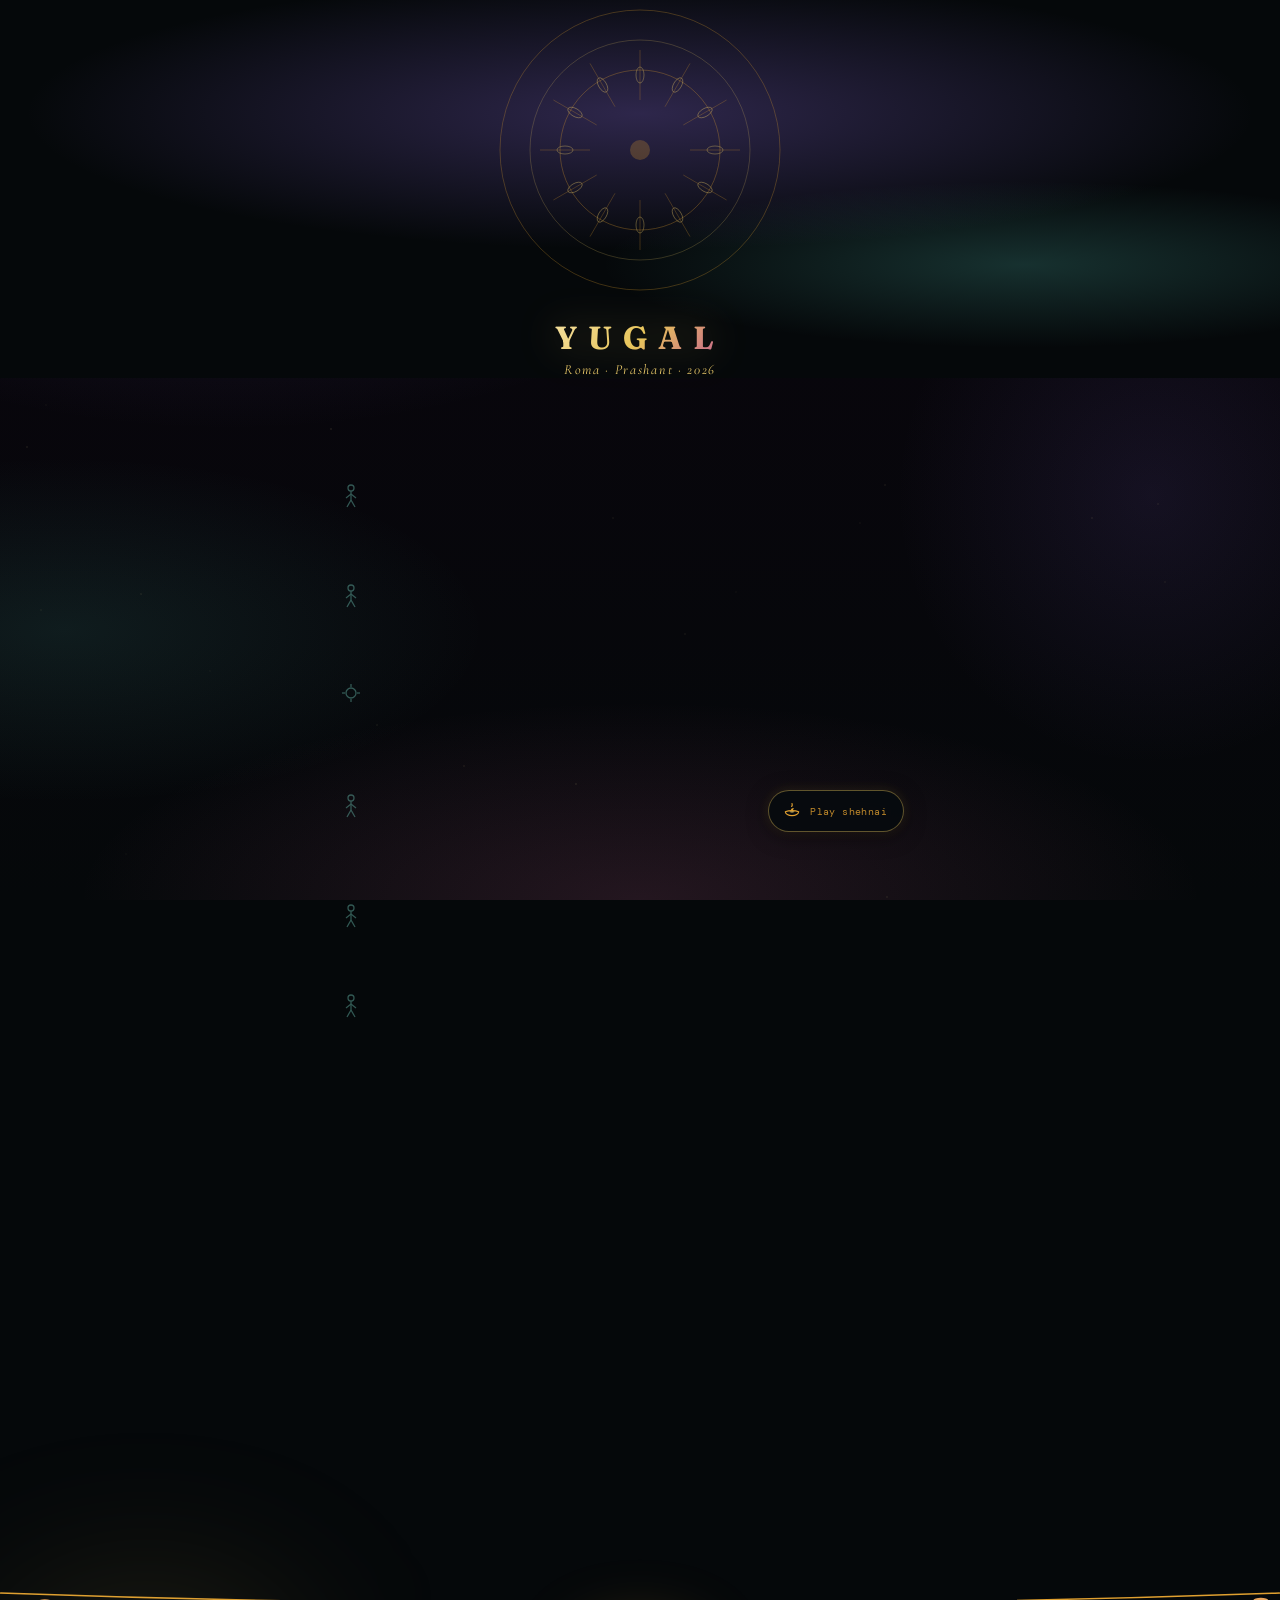
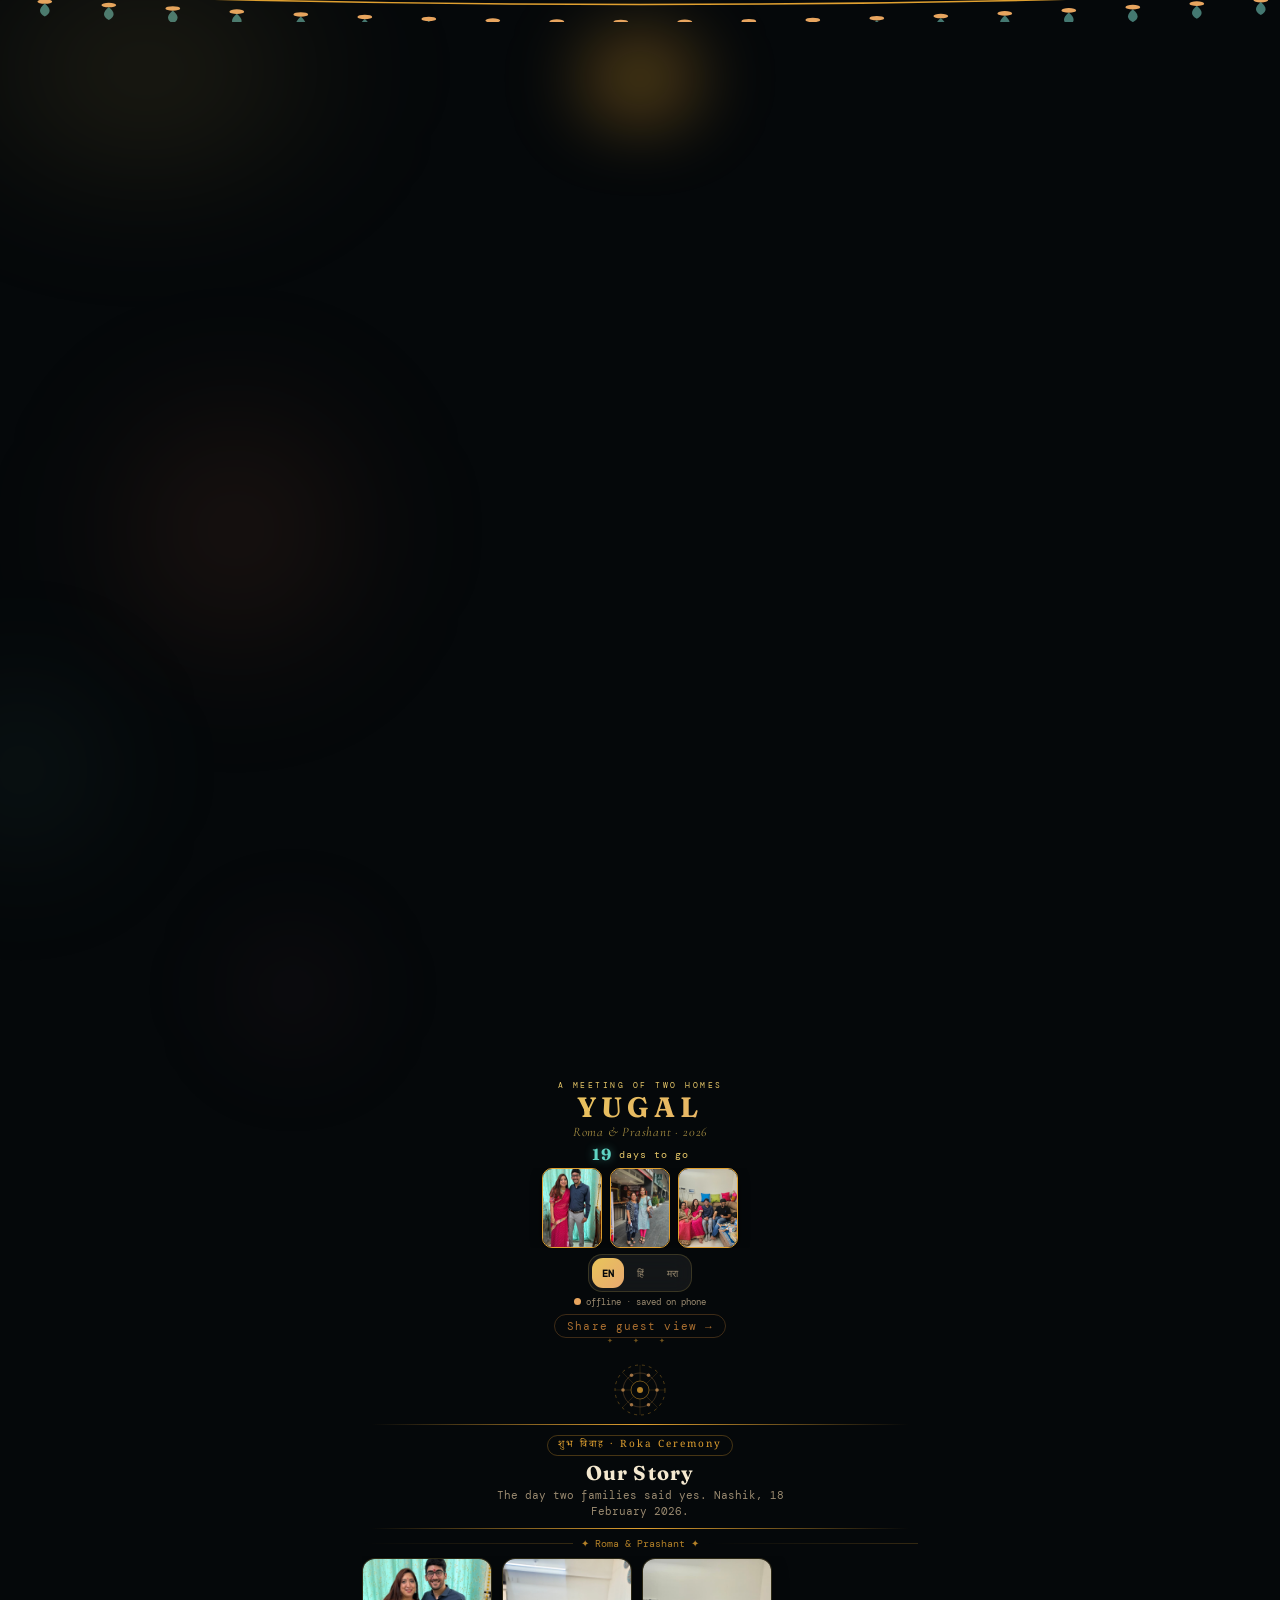
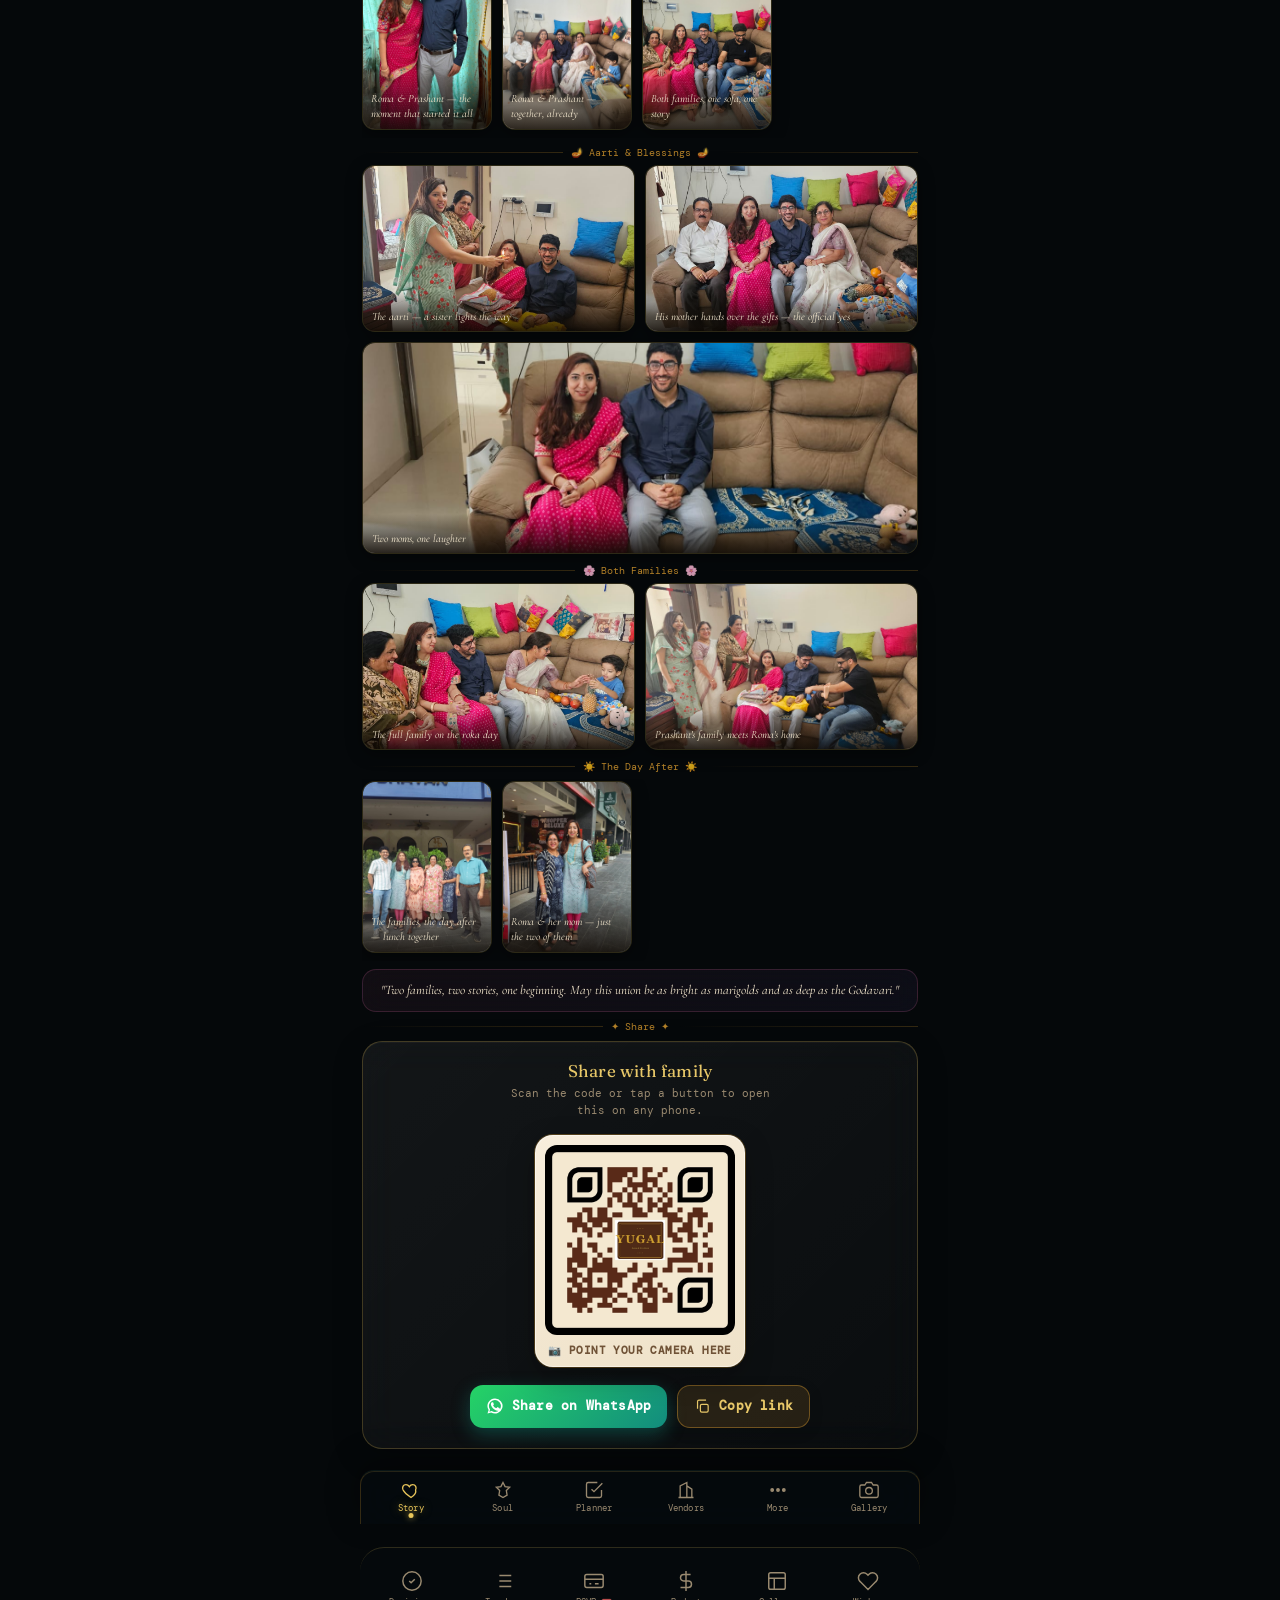
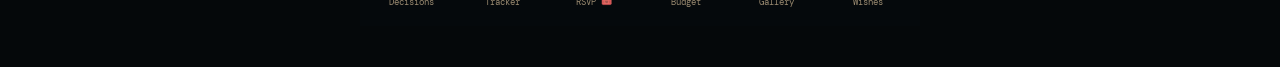
==== commit 994369ae: "Add files via upload" ====
--- a/index.html
+++ b/index.html
@@ -6,17 +6,17 @@
 <!-- FIX: removed user-scalable=no and maximum-scale=1 for WCAG 1.4.4 compliance -->
 <meta name="viewport" content="width=device-width, initial-scale=1, viewport-fit=cover">
 <title>YUGAL · Roma &amp; Prashant · 2026</title>
-<meta name="description" content="YUGAL — a trilingual wedding planner for Roma &amp; Prashant. Nashik &amp; Bharatpur, November 2026.">
+<meta name="description" content="YUGAL — a trilingual wedding planner for Roma &amp; Prashant. Nashik &amp; Bharatpur, December 2026.">
 
 <!-- ===== Open Graph / social meta ===== -->
 <meta property="og:type" content="website">
 <meta property="og:site_name" content="YUGAL">
 <meta property="og:title" content="YUGAL · Roma &amp; Prashant · 2026">
-<meta property="og:description" content="A trilingual wedding planner — checklist, RSVP, budget, vendors, family voting, wishes &amp; more. Nashik &amp; Bharatpur, November 2026.">
+<meta property="og:description" content="A trilingual wedding planner — checklist, RSVP, budget, vendors, family voting, wishes &amp; more. Nashik &amp; Bharatpur, December 2026.">
 <meta property="og:image" content="./icons/icon-512.png">
 <meta name="twitter:card" content="summary">
 <meta name="twitter:title" content="YUGAL · Roma &amp; Prashant · 2026">
-<meta name="twitter:description" content="A trilingual wedding planner for Roma &amp; Prashant — November 2026.">
+<meta name="twitter:description" content="A trilingual wedding planner for Roma &amp; Prashant — December 2026.">
 <meta name="twitter:image" content="./icons/icon-512.png">
 
 <!-- ===== PWA / installable meta ===== -->
